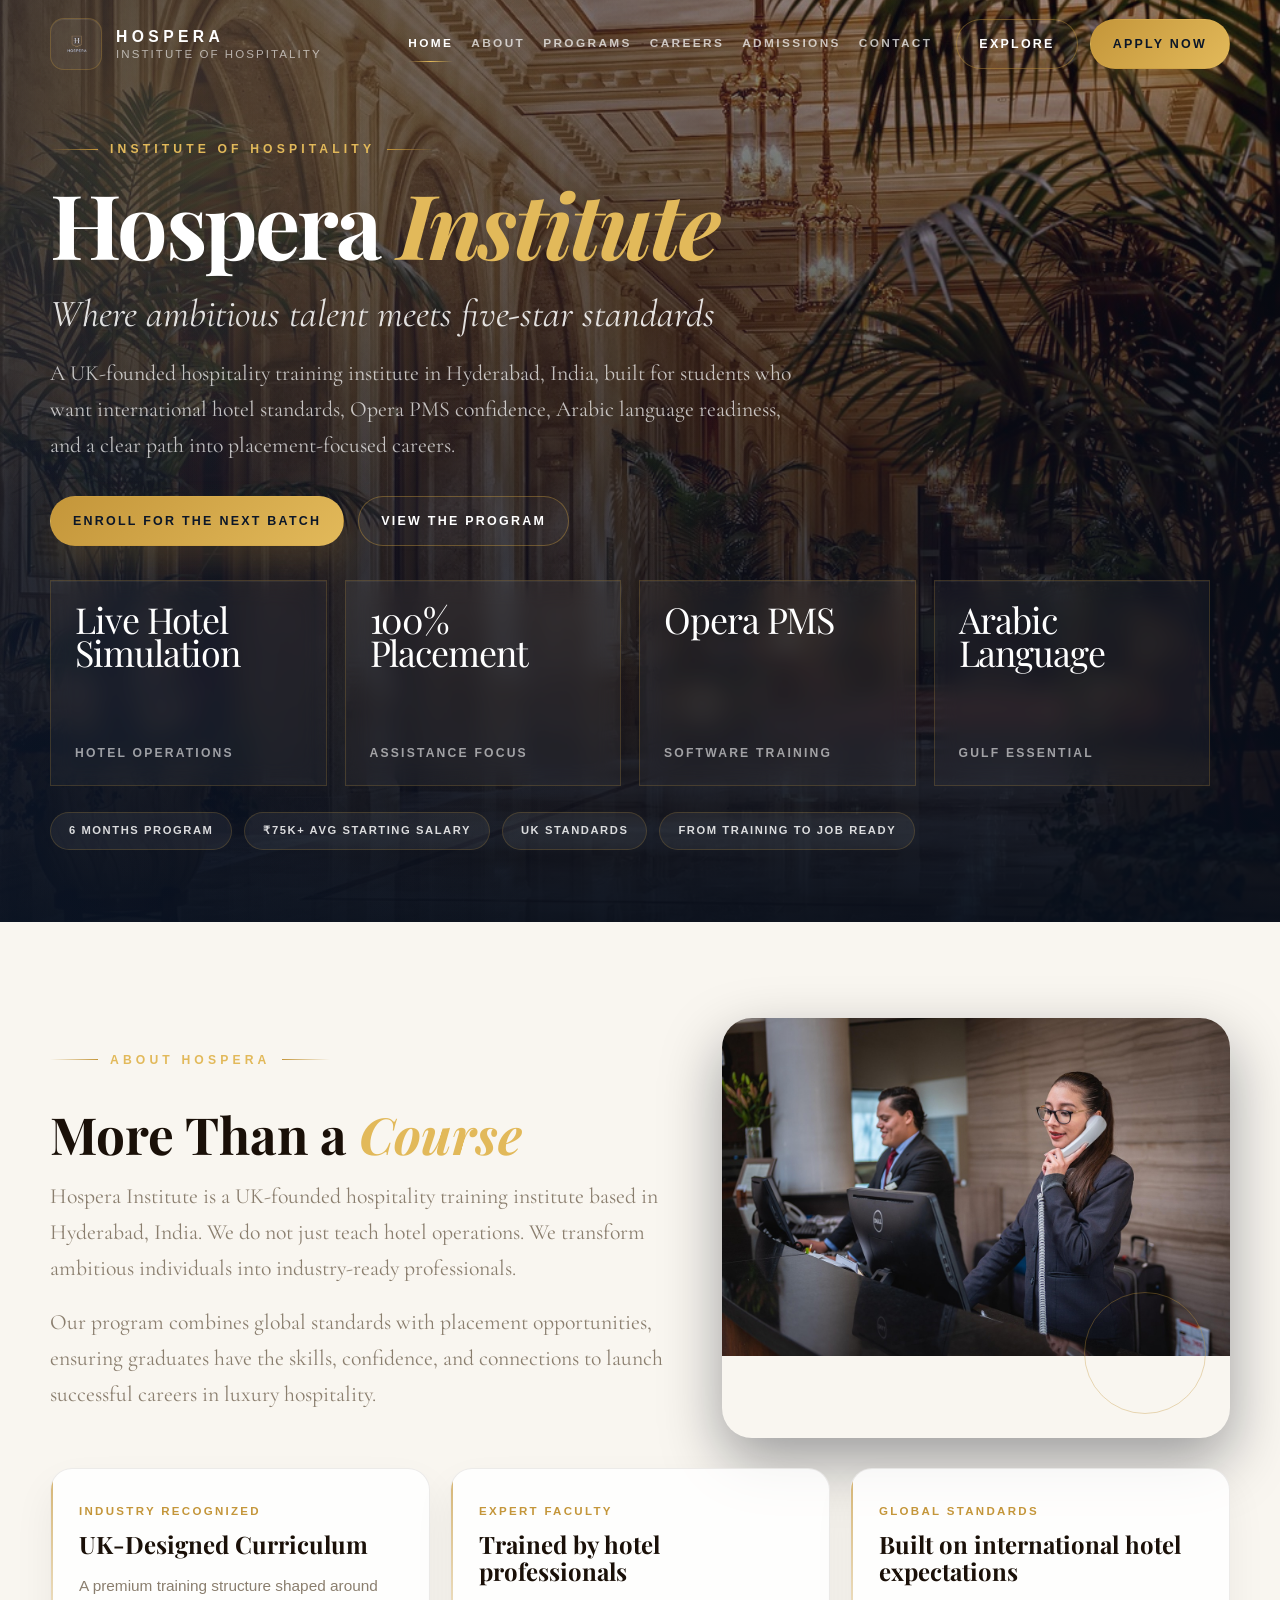
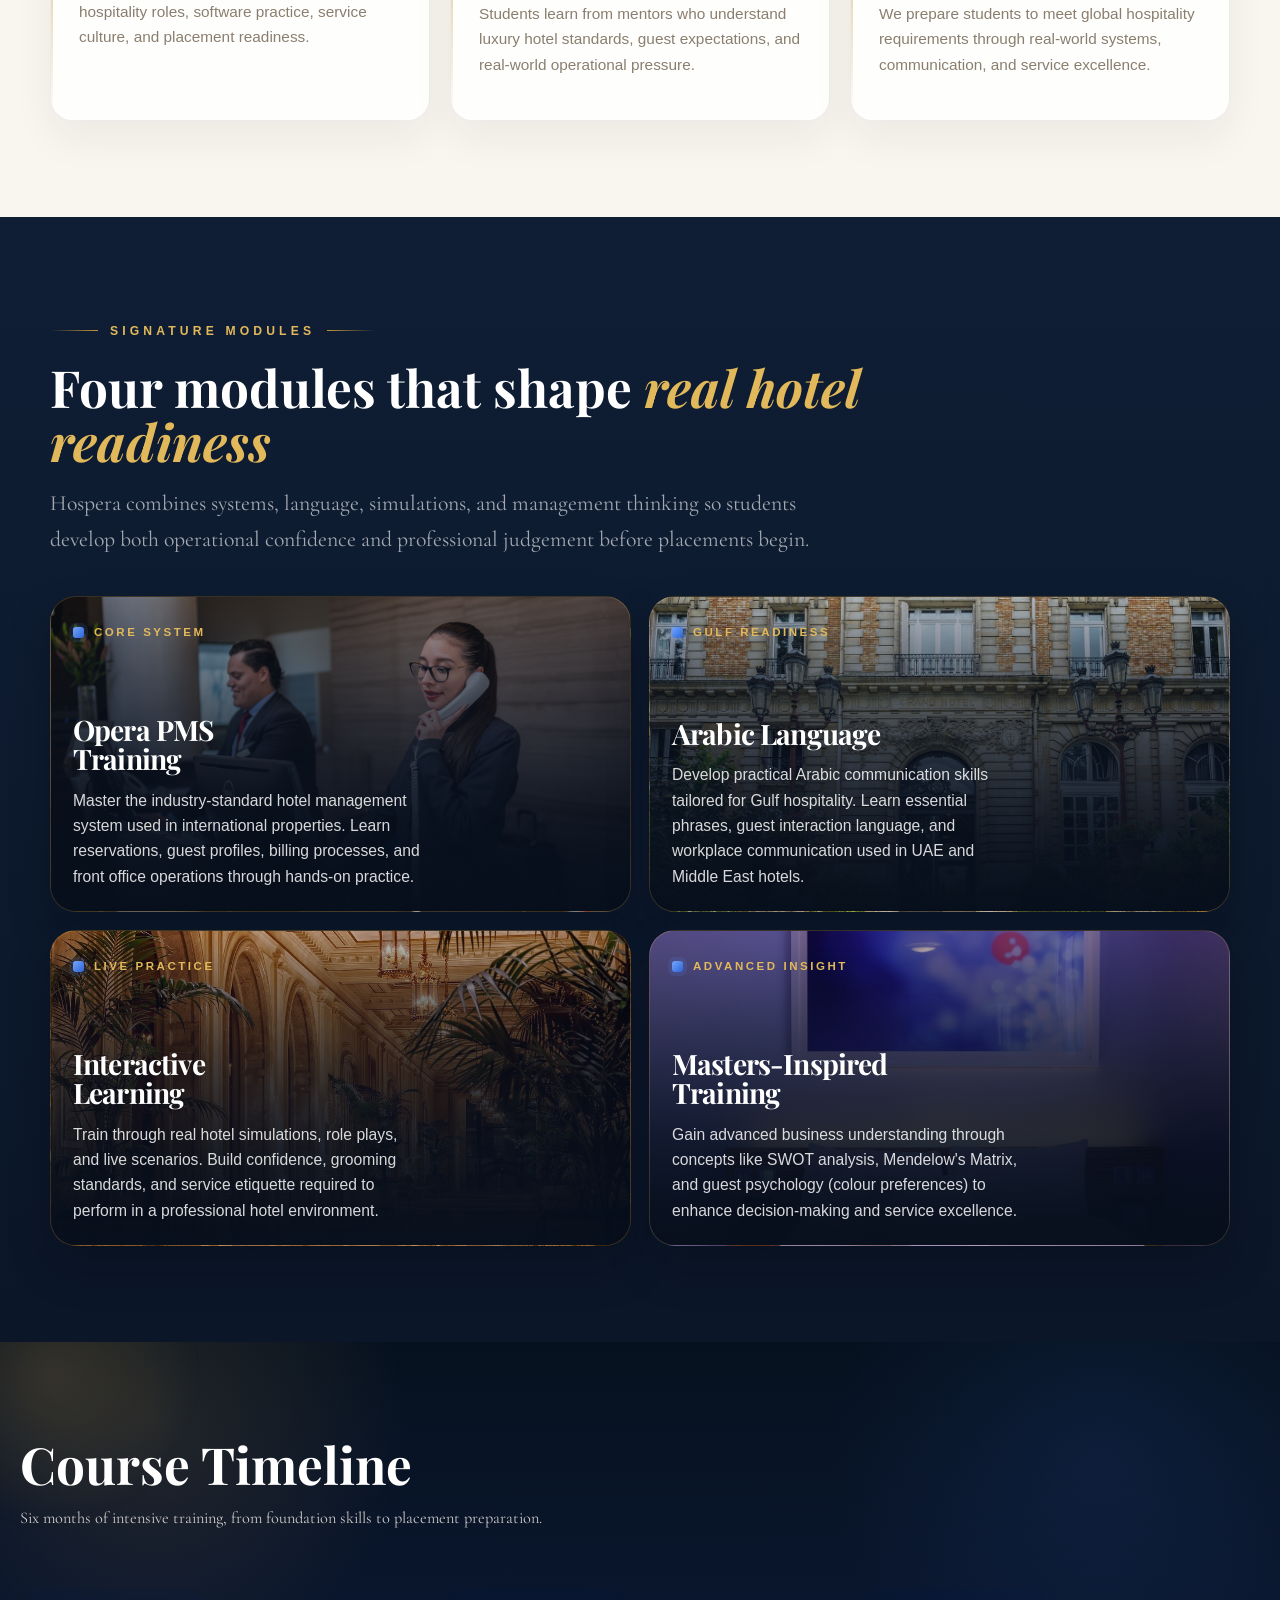
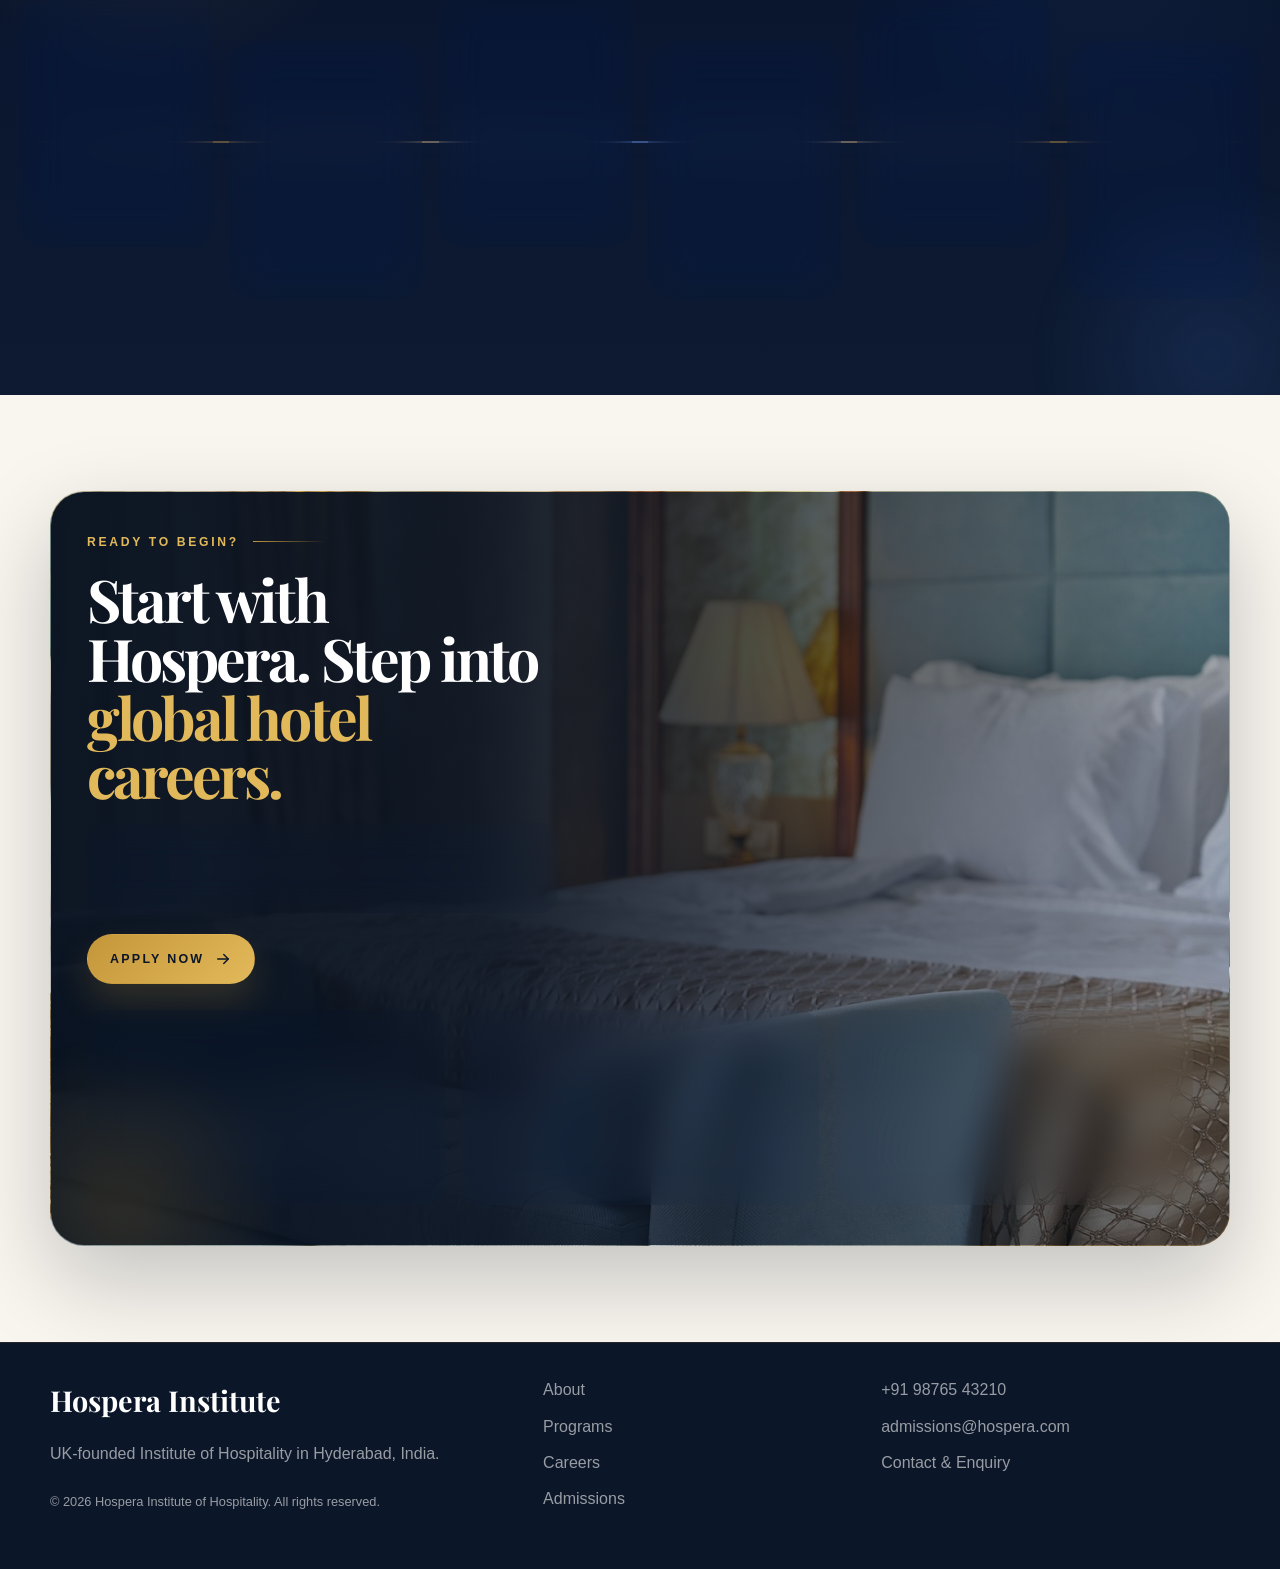
==== index.html @ cc369869 "Update index.html" ====
﻿<!DOCTYPE html>
<html lang="en">
<head>
  <meta charset="UTF-8" />
  <meta name="viewport" content="width=device-width, initial-scale=1.0" />
  <title>Hospera Institute | Institute of Hospitality</title>
  <meta
    name="description"
    content="Hospera Institute is a UK-founded institute of hospitality in Hyderabad offering a six-month program with Opera PMS training, Arabic language learning, UK standards, and placement-focused hotel career preparation."
  />
  <meta
    name="keywords"
    content="Hospera Institute, institute of hospitality Hyderabad, Opera PMS training, hospitality course Hyderabad, Arabic for hospitality, hotel placements"
  />
  <meta name="theme-color" content="#0b1628" />
  <link rel="preconnect" href="https://fonts.googleapis.com" />
  <link rel="preconnect" href="https://fonts.gstatic.com" crossorigin />
  <link href="https://fonts.googleapis.com/css2?family=Cormorant+Garamond:ital,wght@0,500;0,600;0,700;1,500;1,600&family=DM+Sans:opsz,wght@9..40,300;9..40,400;9..40,500;9..40,600&family=Playfair+Display:ital,wght@0,700;0,800;1,700&display=swap" rel="stylesheet" />
  <link rel="stylesheet" href="style.css" />
  <style>
    .hero .hero-shell {
      max-width: 1160px;
    }

    .hero .stats-row {
      grid-template-columns: repeat(4, minmax(0, 1fr));
      align-items: stretch;
    }

    .hero .stat-card {
      min-height: 206px;
      display: flex;
      flex-direction: column;
      justify-content: flex-start;
    }

    .hero .stat-number {
      font-size: clamp(2rem, 2.8vw, 3rem);
      line-height: 0.9;
      letter-spacing: -0.03em;
      margin-bottom: 12px;
    }

    .hero .stat-label {
      margin-top: auto;
      font-size: 0.76rem;
      letter-spacing: 0.18em;
    }

    .hero .chip-row {
      display: flex;
      flex-wrap: wrap;
      gap: 12px;
      align-items: center;
    }

    .hero .chip {
      width: auto;
      min-width: max-content;
      min-height: 0;
      display: inline-flex;
      align-items: center;
      justify-content: center;
      padding: 12px 18px;
      text-align: center;
      line-height: 1;
      white-space: nowrap;
      font-size: 0.7rem;
      letter-spacing: 0.14em;
    }

    @media (max-width: 1100px) {
      .hero .hero-shell {
        max-width: 920px;
      }

      .hero .stats-row {
        grid-template-columns: repeat(2, minmax(0, 1fr));
      }
    }

    @media (max-width: 680px) {
      .hero .stats-row {
        grid-template-columns: 1fr;
      }

      .hero .chip-row {
        gap: 10px;
      }

      .hero .chip {
        white-space: normal;
      }
    }

    .signature-experience .section-header {
      max-width: 900px;
      margin-bottom: 38px;
    }

    .signature-experience .section-title {
      max-width: 860px;
      margin-bottom: 18px;
    }

    .module-card-grid {
      display: grid;
      grid-template-columns: repeat(2, minmax(0, 1fr));
      gap: 18px;
    }

    .module-card {
      position: relative;
      min-height: 316px;
      padding: 26px 22px 22px;
      border-radius: 26px;
      overflow: hidden;
      border: 1px solid rgba(196, 150, 58, 0.24);
      background-size: cover;
      background-position: center;
      display: flex;
      flex-direction: column;
      justify-content: flex-end;
      box-shadow: 0 22px 42px rgba(3, 8, 16, 0.28);
      isolation: isolate;
    }

    .module-card::before {
      content: "";
      position: absolute;
      inset: 0;
      background: linear-gradient(180deg, rgba(7, 15, 28, 0.12) 0%, rgba(7, 15, 28, 0.5) 42%, rgba(7, 15, 28, 0.92) 100%);
      z-index: 0;
    }

    .module-card > * {
      position: relative;
      z-index: 1;
    }

    .module-card-tag {
      display: inline-flex;
      align-items: center;
      gap: 10px;
      align-self: flex-start;
      margin-bottom: auto;
      color: var(--gold-400);
      font-size: 0.72rem;
      font-weight: 700;
      letter-spacing: 0.22em;
      text-transform: uppercase;
    }

    .module-card-tag::before {
      content: "";
      width: 11px;
      height: 11px;
      border-radius: 3px;
      background: linear-gradient(135deg, #75a8ff, #2c63d4);
      box-shadow: 0 0 0 4px rgba(92, 136, 255, 0.12);
    }

    .module-card-title {
      margin: 0;
      color: #fff;
      font-family: "Playfair Display", serif;
      font-size: clamp(1.72rem, 2.2vw, 2.5rem);
      line-height: 1.05;
      letter-spacing: -0.03em;
      max-width: 12ch;
      text-wrap: balance;
    }

    .module-card-copy {
      margin: 14px 0 0;
      max-width: 40ch;
      color: rgba(255, 255, 255, 0.84);
      font-size: 0.98rem;
      line-height: 1.62;
    }

    .module-card-meta {
      display: inline-flex;
      align-items: center;
      gap: 10px;
      margin-top: 18px;
      color: var(--gold-400);
      font-size: 0.72rem;
      font-weight: 700;
      letter-spacing: 0.2em;
      text-transform: uppercase;
    }

    .module-card-meta::after {
      content: "";
      width: 44px;
      height: 1px;
      background: linear-gradient(90deg, var(--gold-500), transparent);
    }

    .timeline-journey {
      position: relative;
      overflow: hidden;
      background:
        radial-gradient(circle at 12% 12%, rgba(199, 154, 75, 0.14), transparent 20%),
        radial-gradient(circle at 86% 18%, rgba(42, 86, 166, 0.16), transparent 22%),
        linear-gradient(180deg, #06111f 0%, #0b1730 48%, #0d1a31 100%);
    }

    .timeline-journey::before {
      content: "";
      position: absolute;
      inset: -18% auto auto -8%;
      width: 300px;
      height: 300px;
      border-radius: 50%;
      background: radial-gradient(circle, rgba(199, 154, 75, 0.18), transparent 70%);
      filter: blur(8px);
      pointer-events: none;
      animation: journeyDrift 10s ease-in-out infinite;
    }

    .timeline-journey::after {
      content: "";
      position: absolute;
      inset: auto -8% -20% auto;
      width: 340px;
      height: 340px;
      border-radius: 50%;
      background: radial-gradient(circle, rgba(57, 101, 184, 0.18), transparent 72%);
      filter: blur(12px);
      pointer-events: none;
      animation: journeyDrift 12s ease-in-out infinite reverse;
    }

    .timeline-journey .container {
      position: relative;
      z-index: 1;
      width: min(1320px, calc(100vw - 40px));
    }

    .timeline-journey .section-header {
      max-width: 760px;
      margin-bottom: 40px;
    }

    .timeline-journey .section-title {
      margin-bottom: 12px;
    }

    .timeline-journey .section-intro {
      max-width: 700px;
      color: rgba(247, 242, 236, 0.82);
      font-size: 1.02rem;
      line-height: 1.76;
    }

    .journey-track {
      position: relative;
      padding-top: 16px;
    }

    .journey-track::before {
      content: "";
      position: absolute;
      left: 18px;
      right: 18px;
      top: 168px;
      height: 2px;
      border-radius: 999px;
      background: linear-gradient(
        90deg,
        rgba(199, 154, 75, 0.1),
        rgba(199, 154, 75, 0.62) 24%,
        rgba(110, 157, 255, 0.44) 50%,
        rgba(199, 154, 75, 0.62) 76%,
        rgba(199, 154, 75, 0.1)
      );
      box-shadow: 0 0 26px rgba(110, 157, 255, 0.14);
      animation: journeyPulseLine 4.5s ease-in-out infinite;
    }

    .journey-flow {
      display: grid;
      grid-template-columns: repeat(6, minmax(0, 1fr));
      gap: 16px;
      align-items: start;
    }

    .journey-card {
      position: relative;
      min-height: 258px;
      padding: 22px 18px 18px;
      border-radius: 26px;
      border: 1px solid rgba(199, 154, 75, 0.12);
      background:
        linear-gradient(180deg, rgba(255, 255, 255, 0.09), rgba(255, 255, 255, 0.02)),
        linear-gradient(180deg, rgba(13, 28, 52, 0.74), rgba(10, 21, 40, 0.62));
      backdrop-filter: blur(22px) saturate(125%);
      box-shadow:
        0 18px 34px rgba(2, 8, 16, 0.28),
        inset 0 1px 0 rgba(255, 255, 255, 0.04);
      overflow: hidden;
      transition: transform 0.25s ease, border-color 0.25s ease, background 0.25s ease;
      animation: journeyFadeUp 0.8s ease both, journeyGlassPulse 6s ease-in-out infinite;
    }

    .journey-card:nth-child(1) { animation-delay: 0.06s; }
    .journey-card:nth-child(2) { animation-delay: 0.12s; }
    .journey-card:nth-child(3) { animation-delay: 0.18s; }
    .journey-card:nth-child(4) { animation-delay: 0.24s; }
    .journey-card:nth-child(5) { animation-delay: 0.3s; }
    .journey-card:nth-child(6) { animation-delay: 0.36s; }

    .journey-card:nth-child(odd) {
      margin-top: 0;
    }

    .journey-card:nth-child(even) {
      margin-top: 52px;
    }

    .journey-card::before {
      content: "";
      position: absolute;
      top: 0;
      left: 20px;
      right: 20px;
      height: 2px;
      background: linear-gradient(90deg, rgba(225, 199, 140, 0.92), transparent);
      opacity: 0.72;
    }

    .journey-card::after {
      content: "";
      position: absolute;
      inset: 0;
      background: linear-gradient(115deg, transparent 18%, rgba(255, 255, 255, 0.08) 42%, transparent 62%);
      transform: translateX(-140%);
      animation: journeyShimmerSweep 8s ease-in-out infinite;
      pointer-events: none;
    }

    .journey-card:hover {
      transform: translateY(-8px);
      border-color: rgba(225, 199, 140, 0.28);
      background:
        linear-gradient(180deg, rgba(255, 255, 255, 0.11), rgba(255, 255, 255, 0.03)),
        linear-gradient(180deg, rgba(15, 31, 58, 0.8), rgba(11, 23, 43, 0.68));
    }

    .journey-month {
      display: inline-flex;
      align-items: center;
      min-height: 42px;
      padding: 0 18px;
      margin-bottom: 14px;
      border-radius: 999px;
      border: 1px solid rgba(199, 154, 75, 0.18);
      background: rgba(255, 255, 255, 0.08);
      backdrop-filter: blur(14px);
      color: #e1c78c;
      font-size: 0.82rem;
      font-weight: 700;
      letter-spacing: 0.16em;
      text-transform: uppercase;
      box-shadow:
        inset 0 1px 0 rgba(255, 255, 255, 0.06),
        0 10px 24px rgba(2, 8, 16, 0.16);
      animation: journeyBadgeFloat 4.8s ease-in-out infinite;
    }

    .journey-title {
      margin: 0 0 10px;
      max-width: 10ch;
      color: #f7f2ec;
      font-family: "Playfair Display", serif;
      font-size: 1.46rem;
      line-height: 1.08;
      letter-spacing: -0.03em;
    }

    .journey-copy {
      margin: 0;
      color: rgba(247, 242, 236, 0.82);
      font-size: 0.89rem;
      line-height: 1.72;
    }

    @keyframes journeyFadeUp {
      from {
        opacity: 0;
        transform: translateY(18px);
      }
      to {
        opacity: 1;
        transform: translateY(0);
      }
    }

    @keyframes journeyPulseLine {
      0%, 100% {
        opacity: 0.76;
        transform: translateY(-50%) scaleX(1);
      }
      50% {
        opacity: 1;
        transform: translateY(-50%) scaleX(1.01);
      }
    }

    @keyframes journeyGlassPulse {
      0%, 100% {
        box-shadow:
          0 18px 34px rgba(2, 8, 16, 0.28),
          inset 0 1px 0 rgba(255, 255, 255, 0.04);
      }
      50% {
        box-shadow:
          0 22px 40px rgba(2, 8, 16, 0.34),
          inset 0 1px 0 rgba(255, 255, 255, 0.07);
      }
    }

    @keyframes journeyShimmerSweep {
      0%, 100% {
        transform: translateX(-140%);
        opacity: 0;
      }
      12% {
        opacity: 0.32;
      }
      34% {
        transform: translateX(140%);
        opacity: 0;
      }
    }

    @keyframes journeyBadgeFloat {
      0%, 100% {
        transform: translateY(0);
      }
      50% {
        transform: translateY(-2px);
      }
    }

    @keyframes journeyDrift {
      0%, 100% {
        transform: translate3d(0, 0, 0);
      }
      50% {
        transform: translate3d(12px, -12px, 0);
      }
    }

    @media (max-width: 980px) {
      .module-card-grid {
        grid-template-columns: 1fr;
      }

      .module-card {
        min-height: 286px;
      }
    }

    @media (max-width: 1260px) {
      .journey-track::before {
        display: none;
      }

      .journey-flow {
        grid-template-columns: repeat(3, minmax(0, 1fr));
      }

      .journey-card:nth-child(even) {
        margin-top: 0;
      }
    }

    @media (max-width: 760px) {
      .timeline-journey .container {
        width: min(100vw - 28px, 1320px);
      }

      .journey-flow {
        grid-template-columns: 1fr;
      }
    }

    .enroll-lounge {
      position: relative;
      isolation: isolate;
      overflow: hidden;
      border-radius: 34px;
      border: 1px solid rgba(196, 150, 58, 0.18);
      background-size: cover;
      background-position: center right;
      box-shadow: 0 34px 90px rgba(4, 10, 20, 0.22);
    }

    .enroll-lounge::before {
      content: "";
      position: absolute;
      inset: 0;
      background:
        linear-gradient(90deg, rgba(8, 17, 31, 0.97) 0%, rgba(8, 17, 31, 0.92) 38%, rgba(8, 17, 31, 0.72) 60%, rgba(8, 17, 31, 0.28) 100%);
    }

    .enroll-lounge::after {
      content: "";
      position: absolute;
      left: -90px;
      bottom: -120px;
      width: 320px;
      height: 320px;
      border-radius: 50%;
      background: radial-gradient(circle, rgba(196, 150, 58, 0.18), transparent 72%);
      filter: blur(12px);
      animation: journeyDrift 11s ease-in-out infinite;
      pointer-events: none;
    }

    .enroll-shell {
      position: relative;
      z-index: 1;
      display: grid;
      gap: 26px;
      padding: 40px 36px;
    }

    .enroll-top {
      display: grid;
      gap: 18px;
      max-width: 620px;
    }

    .enroll-kicker {
      display: inline-flex;
      align-items: center;
      gap: 14px;
      color: var(--gold-400);
      font-size: 0.76rem;
      font-weight: 700;
      letter-spacing: 0.22em;
      text-transform: uppercase;
    }

    .enroll-kicker::after {
      content: "";
      width: 72px;
      height: 1px;
      background: linear-gradient(90deg, var(--gold-500), transparent);
    }

    .enroll-title {
      margin: 0;
      max-width: 12ch;
      color: #fff;
      font-family: "Playfair Display", serif;
      font-size: clamp(2.7rem, 4.6vw, 4.8rem);
      line-height: 1;
      letter-spacing: -0.05em;
    }

    .enroll-title .accent {
      color: var(--gold-400);
    }

    .enroll-alert {
      position: relative;
      display: flex;
      align-items: flex-start;
      gap: 14px;
      max-width: 470px;
      padding: 16px 18px;
      border-radius: 18px;
      overflow: hidden;
      border: 1px solid rgba(196, 150, 58, 0.24);
      background:
        linear-gradient(180deg, rgba(255, 255, 255, 0.11), rgba(255, 255, 255, 0.04)),
        linear-gradient(180deg, rgba(10, 21, 40, 0.68), rgba(10, 21, 40, 0.44));
      backdrop-filter: blur(18px) saturate(132%);
      box-shadow:
        0 18px 32px rgba(2, 8, 16, 0.24),
        inset 0 1px 0 rgba(255, 255, 255, 0.05);
      color: #fff;
      animation: journeyFadeUp 0.85s ease both;
    }

    .enroll-alert::before {
      content: "";
      position: absolute;
      inset: 0;
      background: linear-gradient(110deg, transparent 0%, rgba(255, 255, 255, 0.14) 50%, transparent 100%);
      transform: translateX(-140%);
      animation: journeyShimmerSweep 7.5s ease-in-out infinite;
      pointer-events: none;
    }

    .enroll-alert > * {
      position: relative;
      z-index: 1;
    }

    .enroll-alert strong {
      display: block;
      margin-bottom: 4px;
      color: var(--gold-400);
      font-size: 0.98rem;
      font-weight: 700;
    }

    .enroll-alert span {
      color: rgba(255, 255, 255, 0.74);
      font-size: 0.92rem;
      line-height: 1.65;
    }

    .enroll-icon,
    .pillar-icon {
      flex: 0 0 auto;
      display: inline-flex;
      align-items: center;
      justify-content: center;
      border-radius: 50%;
    }

    .enroll-icon {
      width: 42px;
      height: 42px;
      color: var(--navy-900);
      background: linear-gradient(135deg, var(--gold-400), var(--gold-500));
      box-shadow: 0 10px 20px rgba(196, 150, 58, 0.22);
    }

    .enroll-actions {
      display: flex;
      flex-wrap: wrap;
      gap: 14px;
      margin-top: 2px;
      animation: journeyFadeUp 0.95s ease both;
    }

    .btn-cta-dark {
      border-color: rgba(196, 150, 58, 0.34);
      background:
        linear-gradient(180deg, rgba(255, 255, 255, 0.09), rgba(255, 255, 255, 0.03)),
        rgba(255, 255, 255, 0.03);
      backdrop-filter: blur(16px) saturate(128%);
      color: #fff;
      box-shadow: 0 14px 28px rgba(2, 8, 16, 0.16);
      transition: transform 0.25s ease, border-color 0.25s ease, background 0.25s ease, color 0.25s ease;
    }

    .btn-cta-dark:hover {
      transform: translateY(-2px);
      border-color: rgba(225, 199, 140, 0.62);
      background:
        linear-gradient(180deg, rgba(255, 255, 255, 0.13), rgba(255, 255, 255, 0.05)),
        rgba(255, 255, 255, 0.05);
      color: #fff;
    }

    .btn-cta-dark svg,
    .btn-cta-gold svg {
      width: 18px;
      height: 18px;
    }

    .enroll-pillars {
      display: grid;
      grid-template-columns: repeat(3, minmax(0, 1fr));
      gap: 16px;
    }

    .pillar-card {
      position: relative;
      display: grid;
      align-content: end;
      min-height: 190px;
      padding: 22px 20px 18px;
      border-radius: 20px;
      border: 1px solid rgba(196, 150, 58, 0.18);
      background-size: cover;
      background-position: center;
      overflow: hidden;
      backdrop-filter: blur(18px) saturate(128%);
      box-shadow:
        0 18px 30px rgba(2, 8, 16, 0.24),
        inset 0 1px 0 rgba(255, 255, 255, 0.05);
      transition: transform 0.28s ease, border-color 0.28s ease, box-shadow 0.28s ease;
      animation: journeyFadeUp 0.8s ease both, journeyGlassPulse 6.5s ease-in-out infinite;
    }

    .pillar-card::before {
      content: "";
      position: absolute;
      inset: 0;
      background: linear-gradient(180deg, rgba(8, 17, 31, 0.28), rgba(8, 17, 31, 0.72) 58%, rgba(8, 17, 31, 0.94) 100%);
    }

    .pillar-card::after {
      content: "";
      position: absolute;
      top: 0;
      left: 0;
      width: 42%;
      height: 100%;
      background: linear-gradient(90deg, transparent, rgba(255, 255, 255, 0.14), transparent);
      transform: translateX(-140%);
      animation: journeyShimmerSweep 7.8s ease-in-out infinite;
      pointer-events: none;
    }

    .pillar-card > * {
      position: relative;
      z-index: 1;
    }

    .pillar-card:nth-child(1) {
      animation-delay: 0.08s;
    }

    .pillar-card:nth-child(2) {
      animation-delay: 0.16s;
    }

    .pillar-card:nth-child(3) {
      animation-delay: 0.24s;
    }

    .pillar-card:hover {
      transform: translateY(-6px);
      border-color: rgba(225, 199, 140, 0.34);
      box-shadow:
        0 24px 40px rgba(2, 8, 16, 0.3),
        inset 0 1px 0 rgba(255, 255, 255, 0.08);
    }

    .pillar-icon {
      width: 50px;
      height: 50px;
      margin-bottom: 16px;
      color: var(--navy-900);
      background: linear-gradient(135deg, var(--gold-400), var(--gold-500));
      box-shadow: 0 12px 24px rgba(196, 150, 58, 0.18);
      animation: journeyBadgeFloat 4.6s ease-in-out infinite;
    }

    .pillar-icon svg {
      width: 22px;
      height: 22px;
    }

    .pillar-title {
      margin: 0;
      max-width: 12ch;
      color: #fff;
      font-family: "Playfair Display", serif;
      font-size: 1.62rem;
      line-height: 1.12;
      letter-spacing: -0.03em;
      text-shadow: 0 8px 20px rgba(0, 0, 0, 0.22);
    }

    @media (max-width: 1100px) {
      .enroll-lounge {
        background-position: 72% center;
      }

      .enroll-pillars {
        grid-template-columns: 1fr;
      }
    }

    @media (max-width: 760px) {
      .enroll-shell {
        gap: 22px;
        padding: 28px 24px;
      }

      .enroll-title {
        max-width: none;
        font-size: clamp(2.2rem, 8vw, 3.4rem);
      }
    }
  </style>
  <script type="application/ld+json">
    {
      "@context": "https://schema.org",
      "@type": "EducationalOrganization",
      "name": "Hospera Institute",
      "description": "UK-founded institute of hospitality in Hyderabad with placement-focused training.",
      "address": {
        "@type": "PostalAddress",
        "addressLocality": "Hyderabad",
        "addressCountry": "IN"
      },
      "telephone": "+91 98765 43210",
      "email": "admissions@hospera.com"
    }
  </script>
</head>
<body>
  <header class="site-header" id="siteHeader">
    <div class="container navbar">
      <a class="brand" href="index.html" aria-label="Hospera Institute home">
        <span class="brand-mark"><img src="assets/hospera_logo_transparent.png" alt="Hospera logo" /></span>
        <span class="brand-copy">
          <span class="brand-title">Hospera</span>
          <span class="brand-subtitle">Institute of Hospitality</span>
        </span>
      </a>
      <button class="nav-toggle" id="navToggle" aria-label="Toggle navigation" aria-expanded="false">
        <span></span><span></span><span></span>
      </button>
      <nav class="nav-menu" id="navMenu">
        <div class="nav-links">
          <a href="index.html" class="active">Home</a>
          <a href="about.html">About</a>
          <a href="programs.html">Programs</a>
          <a href="careers.html">Careers</a>
          <a href="admissions.html">Admissions</a>
          <a href="contact.html">Contact</a>
        </div>
        <div class="nav-actions">
          <a class="btn btn-outline" href="programs.html">Explore</a>
          <a class="btn btn-gold" href="apply.html">Apply Now</a>
        </div>
      </nav>
    </div>
  </header>

  <main class="main-shell">
    <section class="hero" id="cover" style="background-image: url('assets/lobby.jpg');">
      <div class="container hero-grid">
        <div class="hero-shell" data-reveal>
          <span class="section-kicker">Institute of Hospitality</span>
          <h1 class="hero-title">Hospera <span class="highlight">Institute</span></h1>
          <p class="hero-subtitle">Where ambitious talent meets five-star standards</p>
          <p class="hero-copy">
            A UK-founded hospitality training institute in Hyderabad, India, built for students who want international hotel standards,
            Opera PMS confidence, Arabic language readiness, and a clear path into placement-focused careers.
          </p>
          <div class="hero-actions">
            <a class="btn btn-gold" href="admissions.html#enroll">Enroll for the Next Batch</a>
            <a class="btn btn-outline" href="programs.html">View the Program</a>
          </div>
          <div class="stats-row">
            <article class="stat-card">
              <span class="stat-number">Live Hotel Simulation</span>
              <span class="stat-label">Hotel Operations</span>
            </article>
            <article class="stat-card">
              <span class="stat-number">100% Placement</span>
              <span class="stat-label">Assistance Focus</span>
            </article>
            <article class="stat-card">
              <span class="stat-number">Opera PMS</span>
              <span class="stat-label">Software Training</span>
            </article>
            <article class="stat-card">
              <span class="stat-number">Arabic Language</span>
              <span class="stat-label">Gulf Essential</span>
            </article>
          </div>
          <div class="chip-row">
            <span class="chip">6 Months Program</span>
            <span class="chip">&#8377;75K+ Avg Starting Salary</span>
            <span class="chip">UK Standards</span>
            <span class="chip">From Training to Job Ready</span>
          </div>
        </div>
      </div>
    </section>

    <section class="section section-light section-anchor" id="about">
      <div class="container">
        <div class="split-grid">
          <div class="content-stack" data-reveal>
            <span class="section-kicker">About Hospera</span>
            <h2 class="section-title">More Than a <span class="highlight">Course</span></h2>
            <p class="section-intro">
              Hospera Institute is a UK-founded hospitality training institute based in Hyderabad, India. We do not just teach hotel
              operations. We transform ambitious individuals into industry-ready professionals.
            </p>
            <p class="serif-copy">
              Our program combines global standards with placement opportunities, ensuring graduates have the skills, confidence,
              and connections to launch successful careers in luxury hospitality.
            </p>
          </div>
          <div class="media-frame" data-reveal>
            <img src="assets/reception.jpg" alt="Hospera hospitality reception training" />
          </div>
        </div>

        <div class="spacer-md"></div>

        <div class="feature-grid three">
          <article class="feature-card" data-reveal>
            <span class="card-tag">Industry Recognized</span>
            <h3 class="card-title">UK-Designed Curriculum</h3>
            <p class="card-copy">A premium training structure shaped around hospitality roles, software practice, service culture, and placement readiness.</p>
          </article>
          <article class="feature-card" data-reveal>
            <span class="card-tag">Expert Faculty</span>
            <h3 class="card-title">Trained by hotel professionals</h3>
            <p class="card-copy">Students learn from mentors who understand luxury hotel standards, guest expectations, and real-world operational pressure.</p>
          </article>
          <article class="feature-card" data-reveal>
            <span class="card-tag">Global Standards</span>
            <h3 class="card-title">Built on international hotel expectations</h3>
            <p class="card-copy">We prepare students to meet global hospitality requirements through real-world systems, communication, and service excellence.</p>
          </article>
        </div>
      </div>
    </section>

    <section class="section section-dark signature-experience">
      <div class="container">
        <div class="section-header" data-reveal>
          <span class="section-kicker">Signature Modules</span>
          <h2 class="section-title">Four modules that shape <span class="highlight">real hotel readiness</span></h2>
          <p class="section-intro">
            Hospera combines systems, language, simulations, and management thinking so students develop both operational confidence and professional judgement before placements begin.
          </p>
        </div>

        <div class="module-card-grid">
          <article
            class="module-card"
            style="background-image: linear-gradient(180deg, rgba(7, 15, 28, 0.12), rgba(7, 15, 28, 0.92)), url('assets/reception.jpg');"
            data-reveal
          >
            <span class="module-card-tag">Core System</span>
            <h3 class="module-card-title">Opera PMS Training</h3>
            <p class="module-card-copy">
              Master the industry-standard hotel management system used in international properties. Learn reservations, guest profiles, billing processes, and front office operations through hands-on practice.
            </p>
          </article>

          <article
            class="module-card"
            style="background-image: linear-gradient(180deg, rgba(7, 15, 28, 0.12), rgba(7, 15, 28, 0.92)), url('assets/hospitality-scene.jpg');"
            data-reveal
          >
            <span class="module-card-tag">Gulf Readiness</span>
            <h3 class="module-card-title">Arabic Language</h3>
            <p class="module-card-copy">
              Develop practical Arabic communication skills tailored for Gulf hospitality. Learn essential phrases, guest interaction language, and workplace communication used in UAE and Middle East hotels.
            </p>
          </article>

          <article
            class="module-card"
            style="background-image: linear-gradient(180deg, rgba(7, 15, 28, 0.12), rgba(7, 15, 28, 0.92)), url('assets/lobby.jpg');"
            data-reveal
          >
            <span class="module-card-tag">Live Practice</span>
            <h3 class="module-card-title">Interactive Learning</h3>
            <p class="module-card-copy">
              Train through real hotel simulations, role plays, and live scenarios. Build confidence, grooming standards, and service etiquette required to perform in a professional hotel environment.
            </p>
          </article>

          <article
            class="module-card"
            style="background-image: linear-gradient(180deg, rgba(7, 15, 28, 0.12), rgba(7, 15, 28, 0.92)), url('assets/bedroom.jpg');"
            data-reveal
          >
            <span class="module-card-tag">Advanced Insight</span>
            <h3 class="module-card-title">Masters-Inspired Training</h3>
            <p class="module-card-copy">
              Gain advanced business understanding through concepts like SWOT analysis, Mendelow's Matrix, and guest psychology (colour preferences) to enhance decision-making and service excellence.
            </p>
          </article>
        </div>
      </div>
    </section>

    <section class="section section-dark section-anchor timeline-journey" id="timeline">
      <div class="container">
        <div class="section-header" data-reveal>
          <h2 class="section-title">Course Timeline</h2>
          <p class="section-intro">Six months of intensive training, from foundation skills to placement preparation.</p>
        </div>
        <div class="journey-track">
          <div class="journey-flow">
            <article class="journey-card" data-reveal>
              <div class="journey-month">Month 1</div>
              <h3 class="journey-title">Foundation</h3>
              <p class="journey-copy">Hotel etiquette, communication, grooming, and service behavior basics.</p>
            </article>
            <article class="journey-card" data-reveal>
              <div class="journey-month">Month 2</div>
              <h3 class="journey-title">Front Office Basics</h3>
              <p class="journey-copy">Reservations, desk flow, guest arrival handling, and check-in confidence.</p>
            </article>
            <article class="journey-card" data-reveal>
              <div class="journey-month">Month 3</div>
              <h3 class="journey-title">Opera PMS</h3>
              <p class="journey-copy">Billing routines, room allocation, guest profiles, and software confidence.</p>
            </article>
            <article class="journey-card" data-reveal>
              <div class="journey-month">Month 4</div>
              <h3 class="journey-title">Housekeeping</h3>
              <p class="journey-copy">Room setup, quality inspection, presentation detail, and VIP standards.</p>
            </article>
            <article class="journey-card" data-reveal>
              <div class="journey-month">Month 5</div>
              <h3 class="journey-title">Arabic and Service</h3>
              <p class="journey-copy">Guest phrases, Gulf hospitality language, and service refinement practice.</p>
            </article>
            <article class="journey-card" data-reveal>
              <div class="journey-month">Month 6</div>
              <h3 class="journey-title">Placement Prep</h3>
              <p class="journey-copy">Interview practice, assessments, professional polish, and employer readiness.</p>
            </article>
          </div>
        </div>
      </div>
    </section>

    <section class="section section-light section-anchor" id="enroll">
      <div class="container">
        <div class="enroll-lounge" style="background-image: url('assets/hotel-room.jpg');" data-reveal>
          <div class="enroll-shell">
            <div class="enroll-top">
              <span class="enroll-kicker">Ready to Begin?</span>
              <h3 class="enroll-title">Start with Hospera. Step into <span class="accent">global hotel careers.</span></h3>
              <div class="enroll-alert">
                <span class="enroll-icon" aria-hidden="true">
                  <svg viewBox="0 0 24 24" fill="none" stroke="currentColor" stroke-width="1.8" stroke-linecap="round" stroke-linejoin="round">
                    <circle cx="12" cy="12" r="8.5"></circle>
                    <path d="M12 7.5v5l3 2"></path>
                  </svg>
                </span>
                <div>
                  <strong>Limited seats for the next intake.</strong>
                  <span>Early applications are now open.</span>
                </div>
              </div>
              <div class="enroll-actions">
                <a class="btn btn-gold btn-cta-gold" href="apply.html">Apply Now <svg viewBox="0 0 24 24" fill="none" stroke="currentColor" stroke-width="1.9" stroke-linecap="round" stroke-linejoin="round"><path d="M5 12h14"></path><path d="M13 6l6 6-6 6"></path></svg></a>
                <a class="btn btn-cta-dark" href="contact.html">Contact Us <svg viewBox="0 0 24 24" fill="none" stroke="currentColor" stroke-width="1.8" stroke-linecap="round" stroke-linejoin="round"><path d="M21 11.5a8.5 8.5 0 0 1-8.5 8.5c-1.5 0-2.92-.39-4.15-1.07L3 20l1.16-5.07A8.47 8.47 0 0 1 4 11.5 8.5 8.5 0 1 1 21 11.5Z"></path><path d="M9.5 10.5h5"></path><path d="M9.5 13.5h3"></path></svg></a>
              </div>
            </div>

            <div class="enroll-pillars">
              <article class="pillar-card" style="background-image: url('assets/lobby.jpg');" data-reveal>
                <span class="pillar-icon" aria-hidden="true">
                  <svg viewBox="0 0 24 24" fill="none" stroke="currentColor" stroke-width="1.8" stroke-linecap="round" stroke-linejoin="round">
                    <path d="M3 10.5 12 5l9 5.5"></path>
                    <path d="M5.5 10.5V16"></path>
                    <path d="M18.5 10.5V16"></path>
                    <path d="M3.5 18h17"></path>
                    <path d="M12 13v5"></path>
                  </svg>
                </span>
                <h4 class="pillar-title">Learn with Industry Standards</h4>
              </article>

              <article class="pillar-card" style="background-image: url('assets/hospitality-scene.jpg');" data-reveal>
                <span class="pillar-icon" aria-hidden="true">
                  <svg viewBox="0 0 24 24" fill="none" stroke="currentColor" stroke-width="1.8" stroke-linecap="round" stroke-linejoin="round">
                    <circle cx="12" cy="12" r="8.5"></circle>
                    <path d="M3.8 9h16.4"></path>
                    <path d="M3.8 15h16.4"></path>
                    <path d="M12 3.5a15.4 15.4 0 0 1 0 17"></path>
                    <path d="M12 3.5a15.4 15.4 0 0 0 0 17"></path>
                  </svg>
                </span>
                <h4 class="pillar-title">Prepare for Global Opportunities</h4>
              </article>

              <article class="pillar-card" style="background-image: url('assets/learning-space.jpg');" data-reveal>
                <span class="pillar-icon" aria-hidden="true">
                  <svg viewBox="0 0 24 24" fill="none" stroke="currentColor" stroke-width="1.8" stroke-linecap="round" stroke-linejoin="round">
                    <path d="M4 16.5 9 11l3 3 6-7"></path>
                    <path d="M14 7h4v4"></path>
                    <path d="M4 20h16"></path>
                  </svg>
                </span>
                <h4 class="pillar-title">Grow with Confidence</h4>
              </article>
            </div>
          </div>
        </div>
      </div>
    </section>
  </main>

  <footer class="footer">
    <div class="container footer-grid">
      <div>
        <h3 class="footer-title">Hospera Institute</h3>
        <p class="footer-copy">UK-founded Institute of Hospitality in Hyderabad, India.</p>
        <p class="footer-small">&copy; <span id="currentYear"></span> Hospera Institute of Hospitality. All rights reserved.</p>
      </div>
      <div class="footer-links">
        <a href="about.html">About</a>
        <a href="programs.html">Programs</a>
        <a href="careers.html">Careers</a>
        <a href="admissions.html">Admissions</a>
      </div>
      <div class="footer-links">
        <a href="tel:+919876543210">+91 98765 43210</a>
        <a href="mailto:admissions@hospera.com">admissions@hospera.com</a>
        <a href="contact.html">Contact & Enquiry</a>
      </div>
    </div>
  </footer>

  <script>
    document.addEventListener("DOMContentLoaded", function () {
      var chips = document.querySelectorAll(".chip-row .chip");
      if (chips.length > 1) {
        chips[1].textContent = "\u20B975K+ Avg Starting Salary";
      }
    });
  </script>
  <script src="script.js"></script>
</body>
</html>
---- style.css ----
:root {
  --navy-950: #08111f;
  --navy-900: #0b1628;
  --navy-800: #0f1e35;
  --navy-700: #183055;
  --gold-500: #c4963a;
  --gold-400: #e2b95a;
  --ivory-100: #f9f6f0;
  --ivory-200: #efe7da;
  --text-dark: #1a1008;
  --text-soft: #8a7e6e;
  --border-gold: rgba(196, 150, 58, 0.32);
  --shadow-deep: 0 24px 60px rgba(4, 10, 20, 0.38);
  --radius-xl: 30px;
  --radius-lg: 22px;
  --container: min(1180px, calc(100vw - 40px));
  --header-height: 88px;
}

* {
  box-sizing: border-box;
}

html {
  scroll-behavior: smooth;
}

body {
  margin: 0;
  font-family: "Montserrat", sans-serif;
  color: var(--text-dark);
  background: var(--ivory-100);
  line-height: 1.65;
}

body::before {
  content: "";
  position: fixed;
  inset: 0;
  pointer-events: none;
  background:
    radial-gradient(circle at top right, rgba(226, 185, 90, 0.08), transparent 32%),
    radial-gradient(circle at bottom left, rgba(15, 30, 53, 0.08), transparent 24%);
  z-index: -2;
}

body::after {
  content: "";
  position: fixed;
  inset: 0;
  pointer-events: none;
  opacity: 0.18;
  background-image:
    linear-gradient(rgba(255, 255, 255, 0.04) 1px, transparent 1px),
    linear-gradient(90deg, rgba(255, 255, 255, 0.04) 1px, transparent 1px);
  background-size: 26px 26px;
  z-index: -1;
}

img {
  display: block;
  max-width: 100%;
}

a {
  color: inherit;
  text-decoration: none;
}

button,
input,
textarea,
select {
  font: inherit;
}

:focus-visible {
  outline: 2px solid var(--gold-400);
  outline-offset: 3px;
}

.container {
  width: var(--container);
  margin: 0 auto;
}

.site-header {
  position: fixed;
  top: 0;
  left: 0;
  right: 0;
  z-index: 50;
  padding: 18px 0;
  transition: background-color 0.3s ease, box-shadow 0.3s ease, backdrop-filter 0.3s ease, border-color 0.3s ease;
  border-bottom: 1px solid transparent;
}

.site-header.scrolled,
.site-header.menu-open {
  background: rgba(8, 17, 31, 0.88);
  border-color: rgba(196, 150, 58, 0.16);
  backdrop-filter: blur(20px);
  box-shadow: 0 18px 48px rgba(4, 10, 20, 0.28);
}

.navbar {
  display: flex;
  align-items: center;
  justify-content: space-between;
  gap: 24px;
}

.brand {
  display: inline-flex;
  align-items: center;
  gap: 14px;
  min-width: 0;
}

.brand-mark {
  width: 52px;
  height: 52px;
  border: 1px solid rgba(196, 150, 58, 0.3);
  border-radius: 14px;
  display: grid;
  place-items: center;
  background: rgba(255, 255, 255, 0.04);
  box-shadow: inset 0 1px 0 rgba(255, 255, 255, 0.08);
}

.brand-mark img {
  width: 32px;
  height: 32px;
  object-fit: contain;
}

.brand-copy {
  display: flex;
  flex-direction: column;
  gap: 3px;
  line-height: 1.1;
}

.brand-title {
  color: #fff;
  font-size: 0.98rem;
  font-weight: 700;
  letter-spacing: 0.28em;
  text-transform: uppercase;
}

.brand-subtitle {
  color: rgba(255, 255, 255, 0.6);
  font-size: 0.72rem;
  letter-spacing: 0.18em;
  text-transform: uppercase;
}

.nav-toggle {
  display: none;
  border: 0;
  background: transparent;
  padding: 0;
  width: 44px;
  height: 44px;
  cursor: pointer;
}

.nav-toggle span {
  display: block;
  width: 22px;
  height: 2px;
  margin: 5px auto;
  background: #fff;
  transition: transform 0.25s ease, opacity 0.25s ease;
}

.nav-menu {
  display: flex;
  align-items: center;
  gap: 24px;
}

.nav-links {
  display: flex;
  align-items: center;
  gap: 18px;
  flex-wrap: wrap;
}

.nav-links a {
  color: rgba(255, 255, 255, 0.7);
  font-size: 0.74rem;
  font-weight: 600;
  letter-spacing: 0.2em;
  text-transform: uppercase;
  position: relative;
  transition: color 0.25s ease;
}

.nav-links a::after {
  content: "";
  position: absolute;
  left: 0;
  bottom: -8px;
  width: 100%;
  height: 1px;
  background: linear-gradient(90deg, transparent, var(--gold-400), transparent);
  transform: scaleX(0);
  transform-origin: center;
  transition: transform 0.25s ease;
}

.nav-links a:hover,
.nav-links a.active {
  color: #fff;
}

.nav-links a:hover::after,
.nav-links a.active::after {
  transform: scaleX(1);
}

.nav-actions {
  display: flex;
  align-items: center;
  gap: 12px;
}

.btn {
  display: inline-flex;
  align-items: center;
  justify-content: center;
  gap: 10px;
  border-radius: 999px;
  padding: 14px 22px;
  border: 1px solid transparent;
  font-size: 0.78rem;
  font-weight: 700;
  letter-spacing: 0.18em;
  text-transform: uppercase;
  transition: transform 0.25s ease, background-color 0.25s ease, border-color 0.25s ease, color 0.25s ease, box-shadow 0.25s ease;
  cursor: pointer;
}

.btn:hover {
  transform: translateY(-1px);
}

.btn-gold {
  background: linear-gradient(135deg, var(--gold-500), var(--gold-400));
  color: var(--navy-900);
  box-shadow: 0 18px 34px rgba(196, 150, 58, 0.2);
}

.btn-outline {
  border-color: rgba(196, 150, 58, 0.42);
  color: #fff;
  background: rgba(255, 255, 255, 0.03);
}

.btn-outline-dark {
  border-color: rgba(26, 16, 8, 0.16);
  color: var(--text-dark);
  background: rgba(255, 255, 255, 0.82);
}

.main-shell {
  overflow: hidden;
}

.hero,
.page-hero {
  position: relative;
  color: #fff;
  background-size: cover;
  background-position: center;
  background-repeat: no-repeat;
}

.hero {
  min-height: 100svh;
  display: flex;
  align-items: center;
  padding: calc(var(--header-height) + 44px) 0 72px;
}

.page-hero {
  min-height: 68svh;
  display: flex;
  align-items: flex-end;
  padding: calc(var(--header-height) + 54px) 0 64px;
}

.hero::before,
.page-hero::before {
  content: "";
  position: absolute;
  inset: 0;
  background: linear-gradient(180deg, rgba(7, 15, 28, 0.36) 0%, rgba(7, 15, 28, 0.76) 60%, rgba(7, 15, 28, 0.96) 100%);
}

.hero::after,
.page-hero::after {
  content: "";
  position: absolute;
  inset: 0;
  background:
    radial-gradient(circle at 15% 16%, rgba(226, 185, 90, 0.18), transparent 30%),
    linear-gradient(120deg, rgba(15, 30, 53, 0.58), transparent 58%);
}

.hero > .container,
.page-hero > .container {
  position: relative;
  z-index: 1;
}

.hero-grid {
  display: grid;
  gap: 42px;
}

.hero-shell {
  max-width: 880px;
}

.section-kicker {
  display: inline-flex;
  align-items: center;
  gap: 12px;
  color: var(--gold-400);
  font-size: 0.76rem;
  font-weight: 700;
  letter-spacing: 0.34em;
  text-transform: uppercase;
  margin-bottom: 20px;
}

.section-kicker::before,
.section-kicker::after {
  content: "";
  width: 48px;
  height: 1px;
  background: linear-gradient(90deg, transparent, var(--gold-500));
}

.section-kicker::after {
  background: linear-gradient(90deg, var(--gold-500), transparent);
}

.hero-title,
.page-hero-title,
.section-title,
.card-title,
.quote-text,
.timeline-number,
.timeline-title,
.info-title,
.mini-title,
.form-title,
.footer-title,
.table-card h3 {
  font-family: "Playfair Display", serif;
}

.hero-title {
  margin: 0;
  font-size: clamp(3.2rem, 7vw, 6.4rem);
  font-weight: 700;
  line-height: 0.95;
  letter-spacing: -0.03em;
}

.hero-title .highlight,
.section-title .highlight,
.page-hero-title .highlight {
  color: var(--gold-400);
  font-style: italic;
}

.hero-subtitle {
  margin: 18px 0 10px;
  font-family: "Cormorant Garamond", serif;
  font-size: clamp(1.6rem, 3vw, 2.45rem);
  font-style: italic;
  color: rgba(255, 255, 255, 0.86);
}

.hero-copy,
.page-hero-copy,
.section-intro,
.serif-copy,
.banner-card p {
  max-width: 760px;
  margin: 0;
  font-family: "Cormorant Garamond", serif;
  font-size: 1.36rem;
}

.hero-copy,
.page-hero-copy {
  color: rgba(255, 255, 255, 0.72);
}

.section-intro,
.serif-copy {
  color: var(--text-soft);
}

.section-dark .section-intro,
.section-dark .serif-copy,
.section-dark .card-copy,
.section-dark .info-copy,
.section-dark .bullet-list,
.section-dark .detail-list,
.section-dark .step-copy,
.section-dark .contact-copy,
.section-dark .faq-answer,
.section-dark .muted {
  color: rgba(255, 255, 255, 0.62);
}

.hero-actions,
.banner-actions,
.form-actions {
  display: flex;
  flex-wrap: wrap;
  gap: 14px;
}

.hero-actions {
  margin-top: 32px;
}

.stats-row {
  display: grid;
  grid-template-columns: repeat(3, minmax(0, 1fr));
  gap: 18px;
  margin-top: 34px;
}

.stat-card {
  padding: 22px 24px;
  border: 1px solid rgba(196, 150, 58, 0.22);
  background: rgba(255, 255, 255, 0.04);
  backdrop-filter: blur(12px);
  box-shadow: inset 0 1px 0 rgba(255, 255, 255, 0.05);
}

.stat-number {
  display: block;
  color: #fff;
  font-family: "Playfair Display", serif;
  font-size: clamp(1.55rem, 3vw, 2.4rem);
  line-height: 1;
}

.stat-label {
  display: block;
  margin-top: 8px;
  color: rgba(255, 255, 255, 0.58);
  font-size: 0.68rem;
  font-weight: 700;
  letter-spacing: 0.22em;
  text-transform: uppercase;
}

.chip-row,
.page-menu,
.timeline-tags {
  display: flex;
  flex-wrap: wrap;
  gap: 12px;
}

.chip-row {
  margin-top: 26px;
}

.chip,
.page-menu a,
.timeline-tags span {
  border-radius: 999px;
  border: 1px solid rgba(196, 150, 58, 0.22);
}

.chip {
  padding: 11px 16px;
  background: rgba(255, 255, 255, 0.06);
  color: rgba(255, 255, 255, 0.84);
  font-size: 0.73rem;
  font-weight: 600;
  letter-spacing: 0.16em;
  text-transform: uppercase;
}

.page-hero-title {
  margin: 0;
  font-size: clamp(2.8rem, 5.8vw, 5rem);
  line-height: 0.98;
}

.page-menu {
  margin-top: 30px;
}

.page-menu a,
.timeline-tags span {
  display: inline-flex;
  align-items: center;
  justify-content: center;
  min-height: 46px;
  padding: 0 18px;
  color: rgba(255, 255, 255, 0.84);
  background: rgba(255, 255, 255, 0.04);
  font-size: 0.74rem;
  font-weight: 700;
  letter-spacing: 0.16em;
  text-transform: uppercase;
}

.section {
  position: relative;
  padding: 96px 0;
}

.section-dark {
  background: linear-gradient(180deg, var(--navy-800), var(--navy-900));
  color: #fff;
}

.section-light {
  background: var(--ivory-100);
  color: var(--text-dark);
}

.section-contrast {
  background: linear-gradient(180deg, #fdfaf4, #f3ede3);
}

.section-header {
  max-width: 720px;
  margin-bottom: 42px;
}

.section-title {
  margin: 0 0 12px;
  font-size: clamp(2rem, 4vw, 3.5rem);
  line-height: 1.05;
}

.split-grid {
  display: grid;
  grid-template-columns: minmax(0, 1.1fr) minmax(0, 0.9fr);
  gap: 52px;
  align-items: center;
}

.split-grid.reverse .media-frame {
  order: 2;
}

.split-grid.reverse .content-stack {
  order: 1;
}

.content-stack > * + * {
  margin-top: 18px;
}

.media-frame {
  position: relative;
  border-radius: var(--radius-xl);
  overflow: hidden;
  min-height: 420px;
  box-shadow: var(--shadow-deep);
}

.media-frame img {
  width: 100%;
  height: 100%;
  object-fit: cover;
}

.media-frame::after {
  content: "";
  position: absolute;
  inset: auto 24px 24px auto;
  width: 120px;
  height: 120px;
  border: 1px solid rgba(196, 150, 58, 0.35);
  border-radius: 50%;
}

.feature-grid,
.link-grid,
.detail-grid,
.steps-grid,
.faq-grid,
.contact-grid,
.stats-grid,
.program-grid {
  display: grid;
  gap: 20px;
}

.feature-grid.three,
.detail-grid.three,
.program-grid.three {
  grid-template-columns: repeat(3, minmax(0, 1fr));
}

.feature-grid.two,
.link-grid.two,
.contact-grid.two,
.steps-grid.two,
.faq-grid.two {
  grid-template-columns: repeat(2, minmax(0, 1fr));
}

.stats-grid.four {
  grid-template-columns: repeat(4, minmax(0, 1fr));
  margin-top: 34px;
}

.feature-card,
.link-card,
.detail-card,
.quote-panel,
.contact-card,
.form-shell,
.timeline-card,
.table-card,
.banner-card {
  position: relative;
  overflow: hidden;
  border-radius: var(--radius-lg);
}

.feature-card,
.detail-card,
.contact-card,
.table-card {
  padding: 28px;
  border: 1px solid rgba(26, 16, 8, 0.08);
  background: rgba(255, 255, 255, 0.84);
  box-shadow: 0 18px 40px rgba(26, 16, 8, 0.06);
}

.section-dark .feature-card,
.section-dark .detail-card,
.section-dark .contact-card,
.section-dark .table-card {
  background: rgba(255, 255, 255, 0.04);
  border-color: rgba(196, 150, 58, 0.18);
  box-shadow: inset 0 1px 0 rgba(255, 255, 255, 0.04);
}

.feature-card::before,
.detail-card::before,
.table-card::before {
  content: "";
  position: absolute;
  inset: 0 auto 0 0;
  width: 2px;
  background: linear-gradient(180deg, var(--gold-500), transparent);
  opacity: 0.72;
}

.card-tag,
.inline-note {
  display: inline-block;
  margin-bottom: 10px;
  color: var(--gold-500);
  font-size: 0.72rem;
  font-weight: 700;
  letter-spacing: 0.2em;
  text-transform: uppercase;
}

.card-title,
.mini-title,
.info-title {
  margin: 0 0 10px;
  font-size: 1.5rem;
  line-height: 1.15;
}

.card-copy,
.info-copy,
.bullet-list,
.detail-list,
.step-copy,
.contact-copy,
.faq-answer,
.timeline-copy,
.form-note {
  color: var(--text-soft);
  font-size: 0.96rem;
}

.link-card {
  display: flex;
  flex-direction: column;
  justify-content: space-between;
  min-height: 280px;
  padding: 28px;
  color: #fff;
  background-size: cover;
  background-position: center;
  background-repeat: no-repeat;
  border: 1px solid rgba(196, 150, 58, 0.18);
  box-shadow: var(--shadow-deep);
  transition: transform 0.25s ease, border-color 0.25s ease;
}

.link-card:hover {
  transform: translateY(-4px);
  border-color: rgba(226, 185, 90, 0.38);
}

.link-card .card-copy {
  color: rgba(255, 255, 255, 0.76);
}

.link-arrow {
  margin-top: 18px;
  color: var(--gold-400);
  font-size: 0.72rem;
  font-weight: 700;
  letter-spacing: 0.18em;
  text-transform: uppercase;
}

.bullet-list,
.detail-list,
.form-note-list {
  display: grid;
  gap: 12px;
  padding: 0;
  margin: 0;
  list-style: none;
}

.bullet-list li,
.detail-list li,
.form-note-list li {
  display: flex;
  align-items: flex-start;
  gap: 12px;
}

.bullet-list li::before,
.detail-list li::before,
.form-note-list li::before {
  content: "";
  width: 8px;
  height: 8px;
  margin-top: 9px;
  border-radius: 50%;
  background: var(--gold-500);
  box-shadow: 0 0 0 5px rgba(196, 150, 58, 0.14);
  flex: 0 0 auto;
}

.split-metrics {
  display: grid;
  grid-template-columns: repeat(2, minmax(0, 1fr));
  gap: 18px;
}

.metric-panel {
  padding: 28px;
  background: rgba(255, 255, 255, 0.04);
  border: 1px solid rgba(196, 150, 58, 0.18);
  border-radius: var(--radius-lg);
}

.metric-panel strong {
  display: block;
  margin-bottom: 8px;
  color: var(--gold-400);
  font-family: "Playfair Display", serif;
  font-size: 2rem;
}

.quote-panel {
  padding: 34px;
  background: linear-gradient(180deg, rgba(255, 255, 255, 0.06), rgba(255, 255, 255, 0.02));
  border: 1px solid rgba(196, 150, 58, 0.18);
  color: #fff;
}

.quote-text {
  margin: 0 0 12px;
  font-size: 1.7rem;
  line-height: 1.28;
}

.quote-meta {
  color: rgba(255, 255, 255, 0.58);
  font-size: 0.82rem;
  letter-spacing: 0.12em;
  text-transform: uppercase;
}

.timeline-shell {
  position: relative;
  max-width: 980px;
}

.timeline-shell::before {
  content: "";
  position: absolute;
  top: 20px;
  bottom: 20px;
  left: 36px;
  width: 1px;
  background: linear-gradient(180deg, transparent, rgba(196, 150, 58, 0.4), transparent);
}

.timeline-list {
  display: grid;
  gap: 20px;
}

.timeline-item {
  display: grid;
  grid-template-columns: 74px minmax(0, 1fr);
  gap: 18px;
  align-items: flex-start;
}

.timeline-number {
  width: 74px;
  height: 74px;
  display: grid;
  place-items: center;
  border: 1px solid rgba(196, 150, 58, 0.32);
  background: rgba(255, 255, 255, 0.04);
  color: var(--gold-400);
  font-size: 1.6rem;
  z-index: 1;
}

.timeline-card {
  padding: 24px 26px;
  background: rgba(255, 255, 255, 0.04);
  border-left: 2px solid rgba(196, 150, 58, 0.46);
}

.timeline-meta {
  display: flex;
  align-items: center;
  justify-content: space-between;
  gap: 16px;
  margin-bottom: 8px;
}

.timeline-title {
  font-size: 1.45rem;
  color: #fff;
}

.timeline-period {
  color: var(--gold-400);
  font-size: 0.76rem;
  font-weight: 700;
  letter-spacing: 0.18em;
  text-transform: uppercase;
}

.table-card {
  padding: 34px;
}

.table-card h3 {
  margin: 0 0 22px;
  font-size: 1.8rem;
}

.info-table {
  display: grid;
  gap: 16px;
}

.info-row {
  display: flex;
  justify-content: space-between;
  gap: 16px;
  padding-bottom: 14px;
  border-bottom: 1px solid rgba(26, 16, 8, 0.08);
}

.section-dark .info-row {
  border-color: rgba(255, 255, 255, 0.08);
}

.info-row:last-child {
  border-bottom: 0;
  padding-bottom: 0;
}

.info-label {
  color: var(--text-soft);
}

.section-dark .info-label {
  color: rgba(255, 255, 255, 0.54);
}

.info-value {
  color: var(--text-dark);
  font-weight: 700;
  text-align: right;
}

.section-dark .info-value {
  color: #fff;
}

.accent-value {
  color: var(--gold-500);
  font-family: "Playfair Display", serif;
  font-size: 1.55rem;
}

.steps-grid .detail-card {
  display: flex;
  gap: 18px;
}

.step-number {
  width: 42px;
  height: 42px;
  border: 1px solid rgba(196, 150, 58, 0.42);
  color: var(--gold-500);
  display: grid;
  place-items: center;
  border-radius: 50%;
  font-weight: 700;
  flex: 0 0 auto;
}

.banner-card {
  padding: 44px;
  background-size: cover;
  background-position: center;
  background-repeat: no-repeat;
  color: #fff;
  border: 1px solid rgba(196, 150, 58, 0.18);
  box-shadow: var(--shadow-deep);
}

.banner-card h3 {
  margin: 0 0 10px;
  font-family: "Playfair Display", serif;
  font-size: clamp(2rem, 4vw, 3rem);
}

.banner-card p {
  color: rgba(255, 255, 255, 0.76);
}

.banner-actions {
  margin-top: 26px;
}

.contact-grid {
  grid-template-columns: 0.95fr 1.05fr;
  align-items: stretch;
}

.contact-stack {
  display: grid;
  gap: 18px;
}

.contact-value {
  font-family: "Cormorant Garamond", serif;
  font-size: 1.18rem;
  color: var(--text-dark);
}

.section-dark .contact-value {
  color: #fff;
}

.form-shell {
  padding: 30px;
  border: 1px solid rgba(26, 16, 8, 0.08);
  background: rgba(255, 255, 255, 0.88);
  box-shadow: 0 24px 52px rgba(26, 16, 8, 0.08);
}

.form-shell.dark {
  background: rgba(255, 255, 255, 0.04);
  border-color: rgba(196, 150, 58, 0.18);
  box-shadow: none;
}

.form-title {
  margin: 0 0 18px;
  font-size: 1.8rem;
}

.form-grid {
  display: grid;
  grid-template-columns: repeat(2, minmax(0, 1fr));
  gap: 16px;
}

.field {
  display: grid;
  gap: 8px;
}

.field.full {
  grid-column: 1 / -1;
}

.field label {
  font-size: 0.78rem;
  font-weight: 700;
  letter-spacing: 0.14em;
  text-transform: uppercase;
}

.field input,
.field select,
.field textarea {
  width: 100%;
  border: 1px solid rgba(26, 16, 8, 0.12);
  border-radius: 14px;
  padding: 15px 16px;
  background: rgba(255, 255, 255, 0.92);
  color: var(--text-dark);
}

.form-shell.dark .field input,
.form-shell.dark .field select,
.form-shell.dark .field textarea {
  background: rgba(255, 255, 255, 0.06);
  border-color: rgba(196, 150, 58, 0.16);
  color: #fff;
}

.field textarea {
  min-height: 148px;
  resize: vertical;
}

.form-actions {
  align-items: center;
  margin-top: 20px;
}

.footer {
  background: var(--navy-900);
  color: #fff;
  padding: 34px 0 44px;
  border-top: 1px solid rgba(196, 150, 58, 0.14);
}

.footer-grid {
  display: grid;
  grid-template-columns: 1.2fr 0.8fr 0.9fr;
  gap: 28px;
  align-items: start;
}

.footer-title {
  margin: 0 0 10px;
  font-size: 1.8rem;
}

.footer-copy,
.footer-links a,
.footer-small {
  color: rgba(255, 255, 255, 0.58);
}

.footer-links {
  display: grid;
  gap: 10px;
}

.footer-small {
  margin-top: 24px;
  font-size: 0.8rem;
}

[data-reveal] {
  opacity: 0;
  transform: translateY(28px);
  transition: opacity 0.7s ease, transform 0.7s ease;
}

[data-reveal].visible {
  opacity: 1;
  transform: translateY(0);
}

.spacer-md {
  height: 30px;
}

.section-anchor {
  scroll-margin-top: 110px;
}

@media (max-width: 1040px) {
  .feature-grid.three,
  .detail-grid.three,
  .program-grid.three,
  .footer-grid,
  .contact-grid {
    grid-template-columns: repeat(2, minmax(0, 1fr));
  }

  .split-grid,
  .split-grid.reverse {
    grid-template-columns: 1fr;
  }

  .split-grid.reverse .media-frame,
  .split-grid.reverse .content-stack {
    order: initial;
  }

  .media-frame {
    min-height: 360px;
  }
}

@media (max-width: 860px) {
  :root {
    --container: min(100vw - 28px, 100%);
  }

  .nav-toggle {
    display: block;
  }

  .nav-menu {
    position: absolute;
    top: calc(100% + 12px);
    left: 14px;
    right: 14px;
    display: none;
    flex-direction: column;
    align-items: stretch;
    gap: 18px;
    padding: 22px;
    border-radius: 24px;
    background: rgba(8, 17, 31, 0.96);
    border: 1px solid rgba(196, 150, 58, 0.18);
    box-shadow: 0 24px 60px rgba(4, 10, 20, 0.44);
  }

  .nav-menu.open {
    display: flex;
  }

  .nav-links,
  .nav-actions {
    flex-direction: column;
    align-items: stretch;
  }

  .nav-links a::after {
    display: none;
  }

  .stats-row,
  .feature-grid.two,
  .link-grid.two,
  .contact-grid,
  .steps-grid.two,
  .faq-grid.two,
  .stats-grid.four,
  .footer-grid,
  .feature-grid.three,
  .detail-grid.three,
  .program-grid.three,
  .split-metrics,
  .form-grid {
    grid-template-columns: 1fr;
  }

  .hero {
    min-height: auto;
    padding-bottom: 64px;
  }

  .hero-title {
    font-size: clamp(2.8rem, 12vw, 4.2rem);
  }

  .hero-subtitle,
  .hero-copy,
  .page-hero-copy,
  .section-intro,
  .serif-copy,
  .banner-card p {
    font-size: 1.16rem;
  }

  .page-hero {
    min-height: auto;
    padding-bottom: 54px;
  }

  .page-hero-title {
    font-size: clamp(2.3rem, 11vw, 3.6rem);
  }

  .section {
    padding: 76px 0;
  }

  .timeline-shell::before {
    left: 28px;
  }

  .timeline-item {
    grid-template-columns: 58px minmax(0, 1fr);
  }

  .timeline-number {
    width: 58px;
    height: 58px;
    font-size: 1.25rem;
  }
}

@media (prefers-reduced-motion: reduce) {
  html {
    scroll-behavior: auto;
  }

  *,
  *::before,
  *::after {
    animation-duration: 0.01ms !important;
    animation-iteration-count: 1 !important;
    transition-duration: 0.01ms !important;
  }

  [data-reveal] {
    opacity: 1;
    transform: none;
  }
}
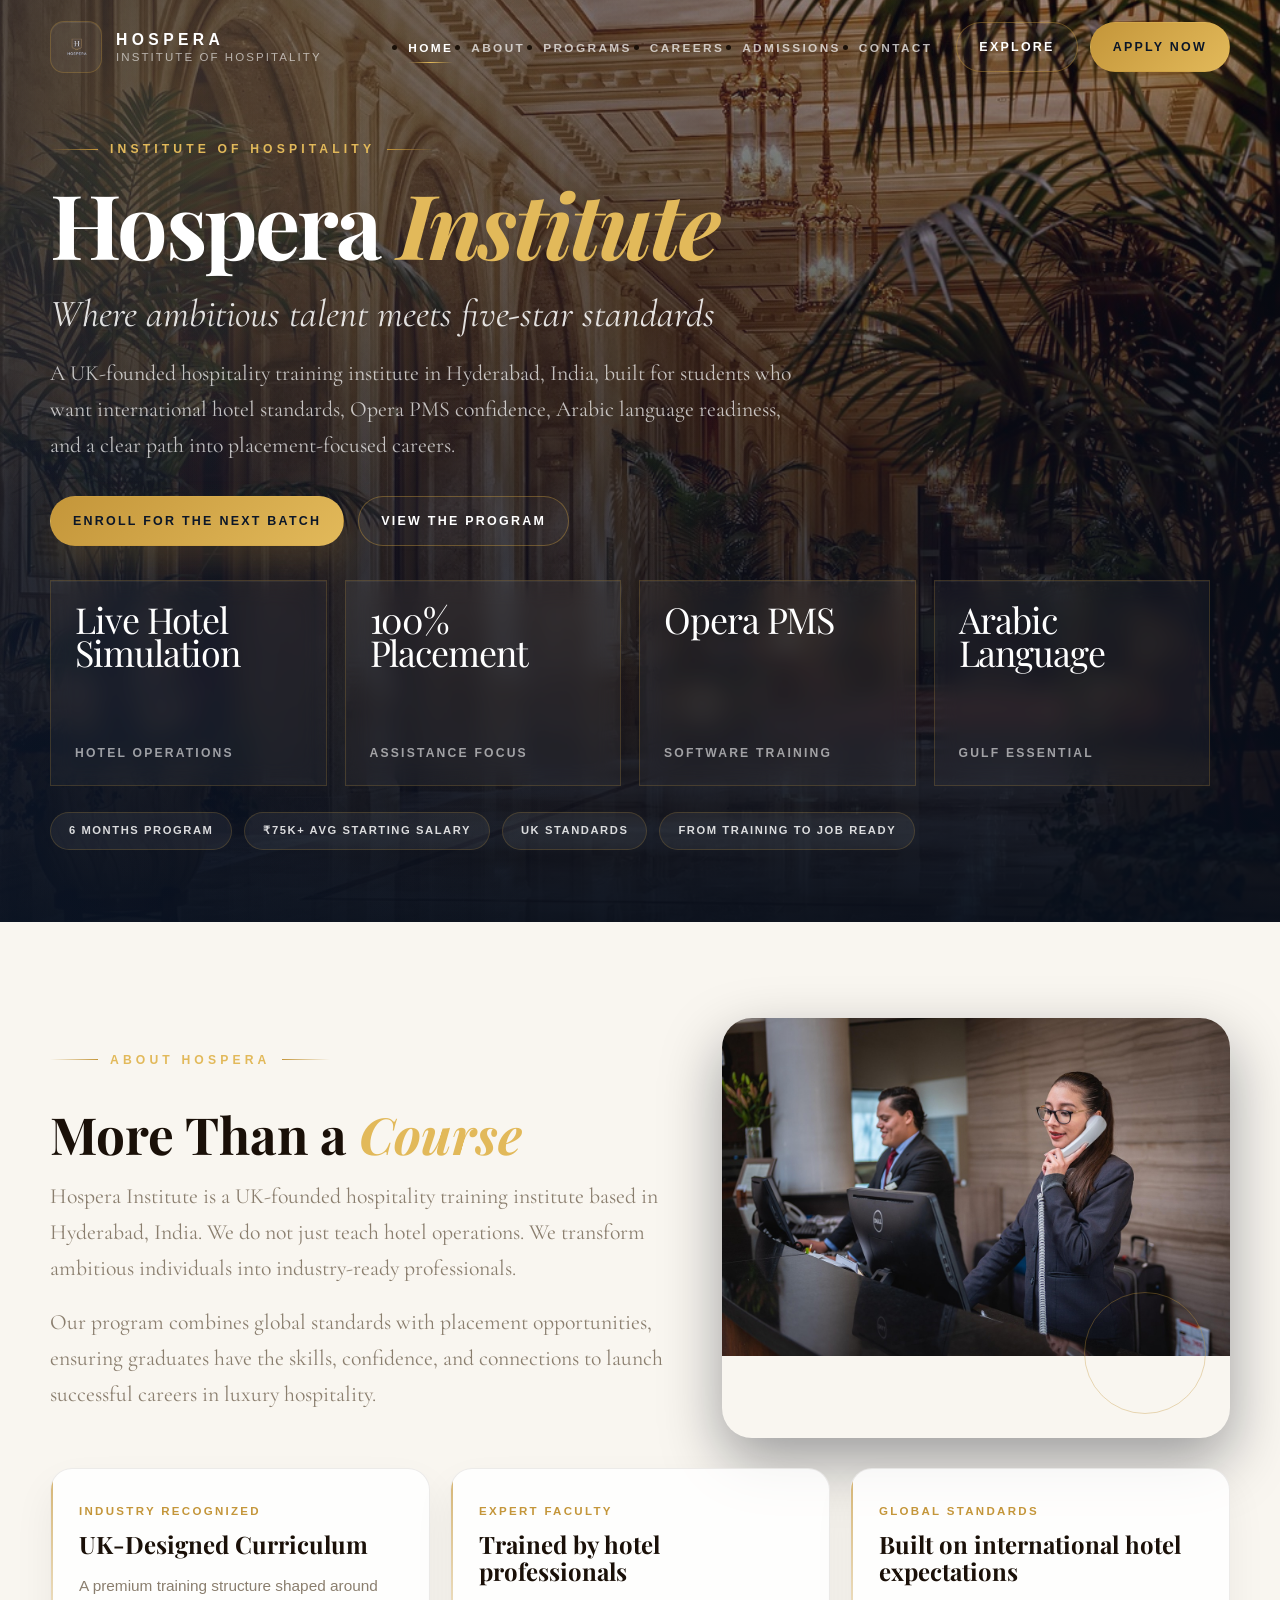
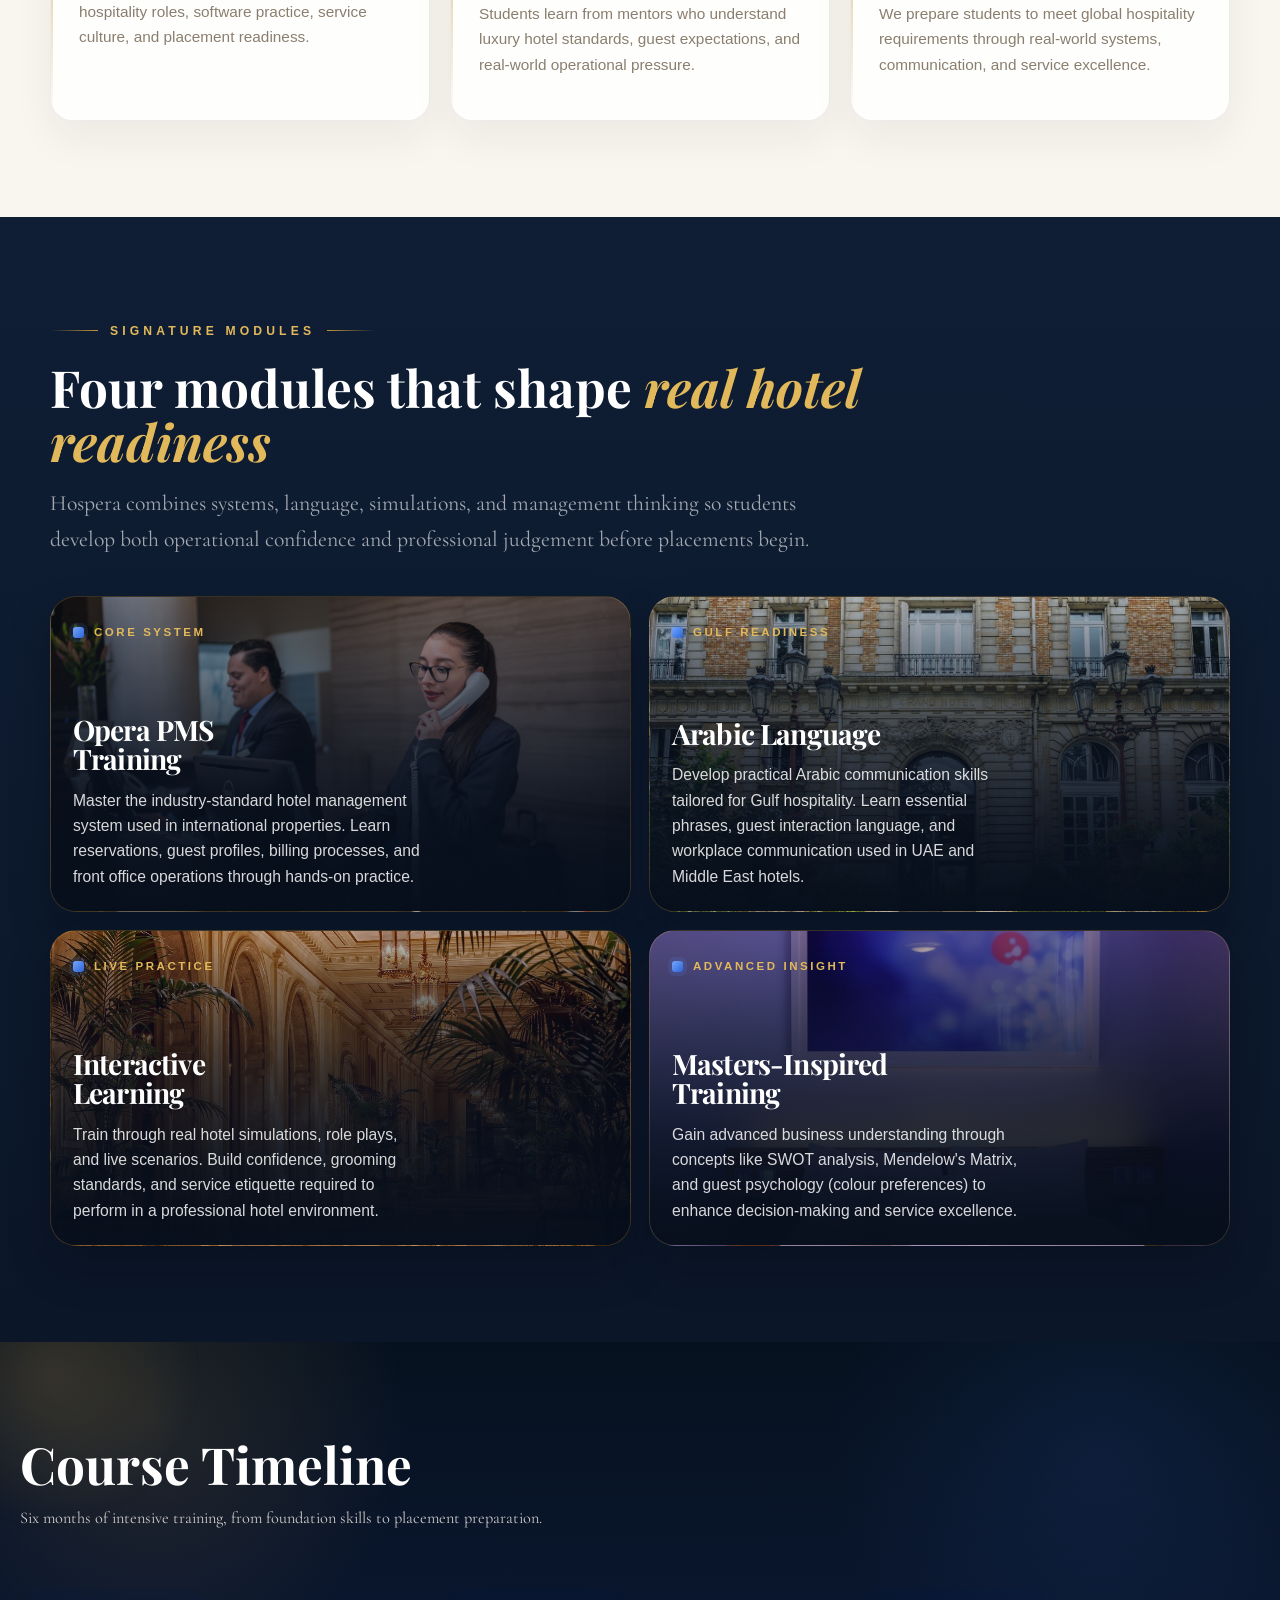
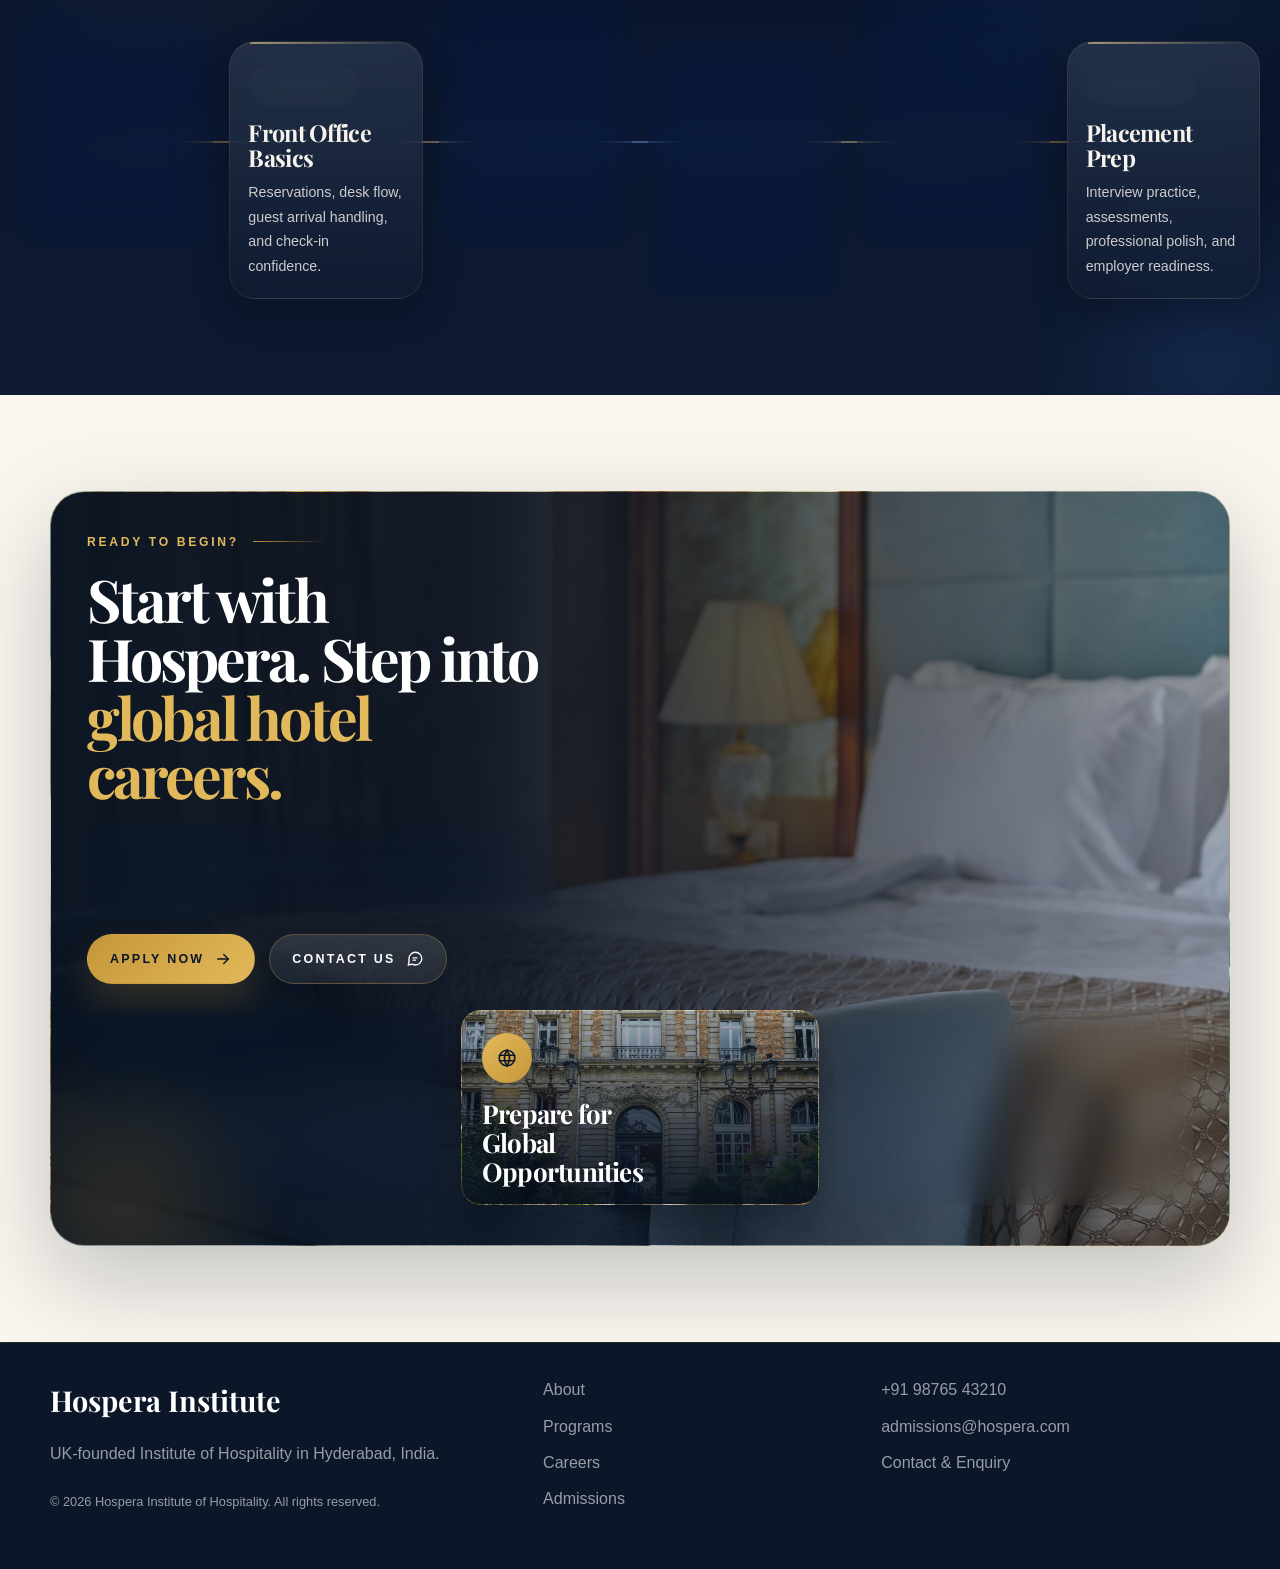
==== commit 8523095a: "Update index.html ha" ====
--- a/index.html
+++ b/index.html
@@ -816,14 +816,14 @@
         <span></span><span></span><span></span>
       </button>
       <nav class="nav-menu" id="navMenu">
-        <div class="nav-links">
-          <a href="index.html" class="active">Home</a>
-          <a href="about.html">About</a>
-          <a href="programs.html">Programs</a>
-          <a href="careers.html">Careers</a>
-          <a href="admissions.html">Admissions</a>
-          <a href="contact.html">Contact</a>
-        </div>
+        <ul class="nav-links">
+          <li><a href="index.html" class="active">Home</a></li>
+          <li><a href="about.html">About</a></li>
+          <li><a href="programs.html">Programs</a></li>
+          <li><a href="careers.html">Careers</a></li>
+          <li><a href="admissions.html">Admissions</a></li>
+          <li><a href="contact.html">Contact</a></li>
+        </ul>
         <div class="nav-actions">
           <a class="btn btn-outline" href="programs.html">Explore</a>
           <a class="btn btn-gold" href="apply.html">Apply Now</a>
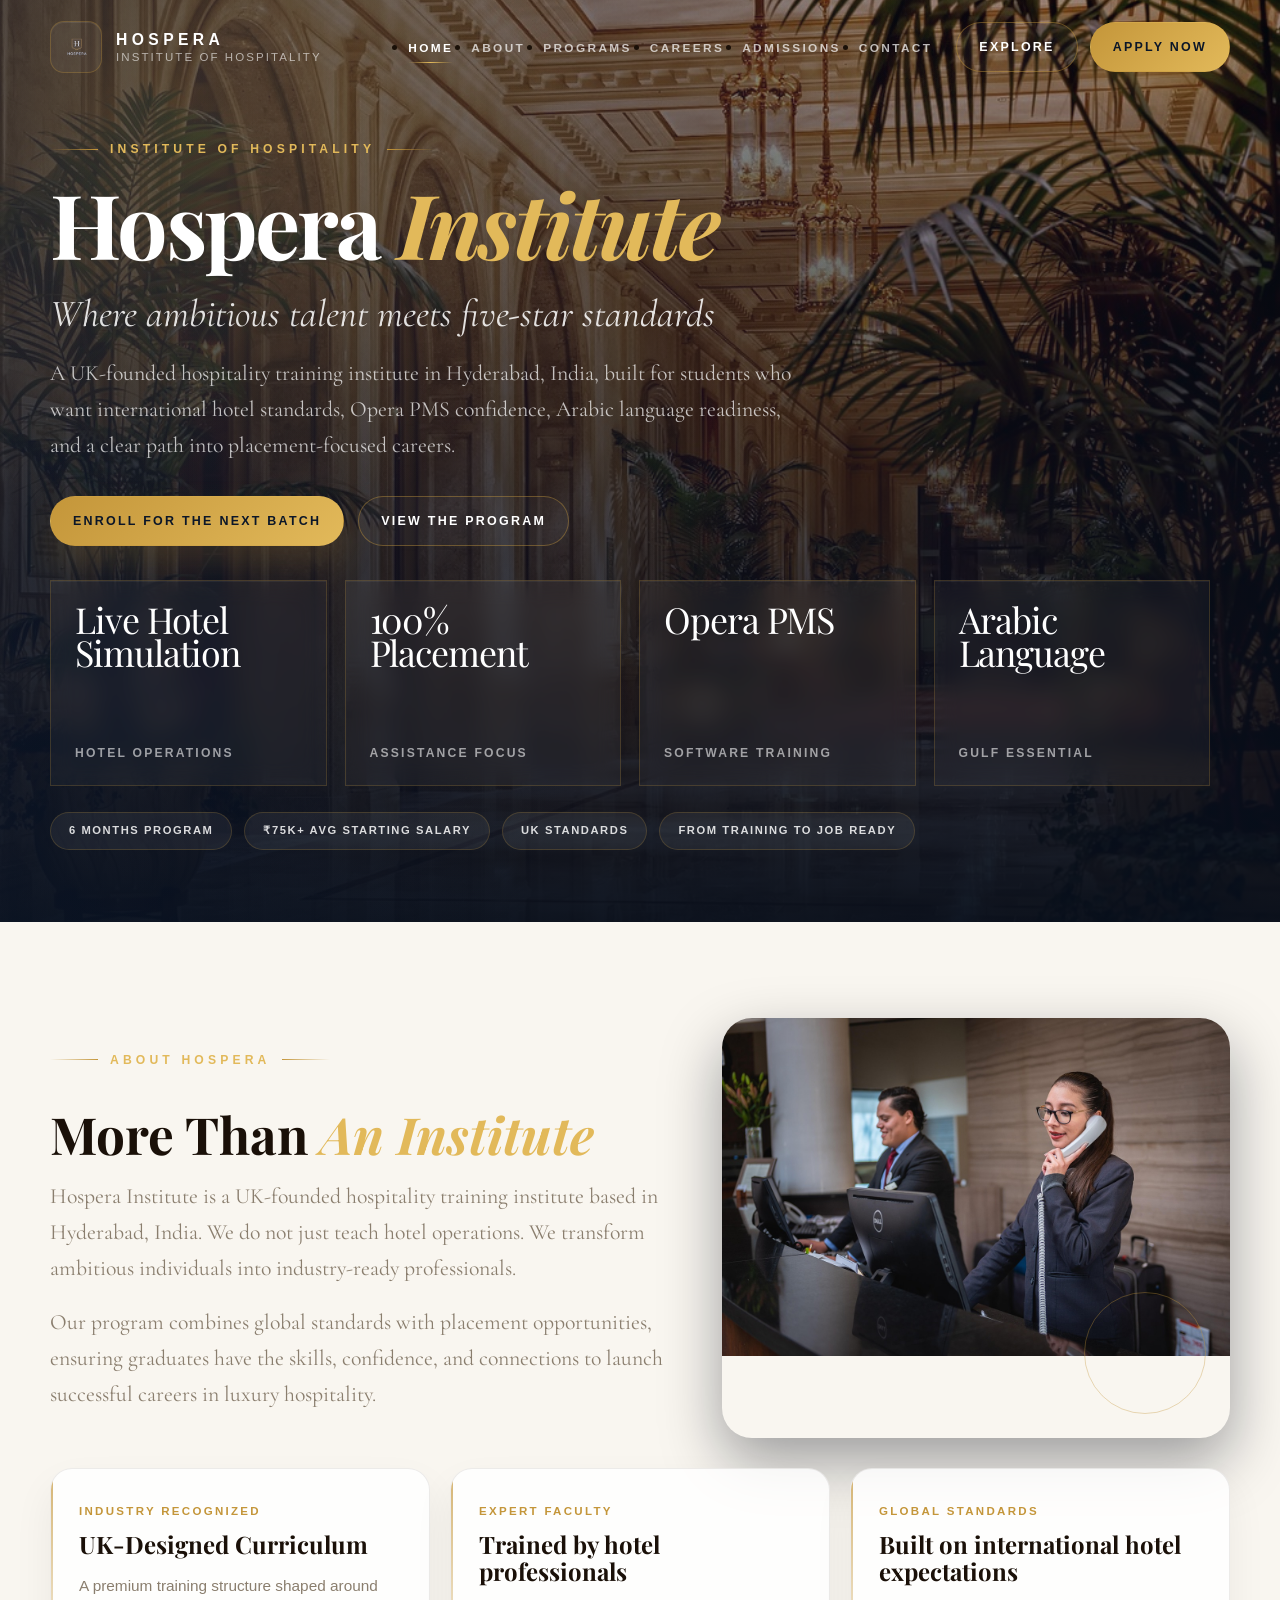
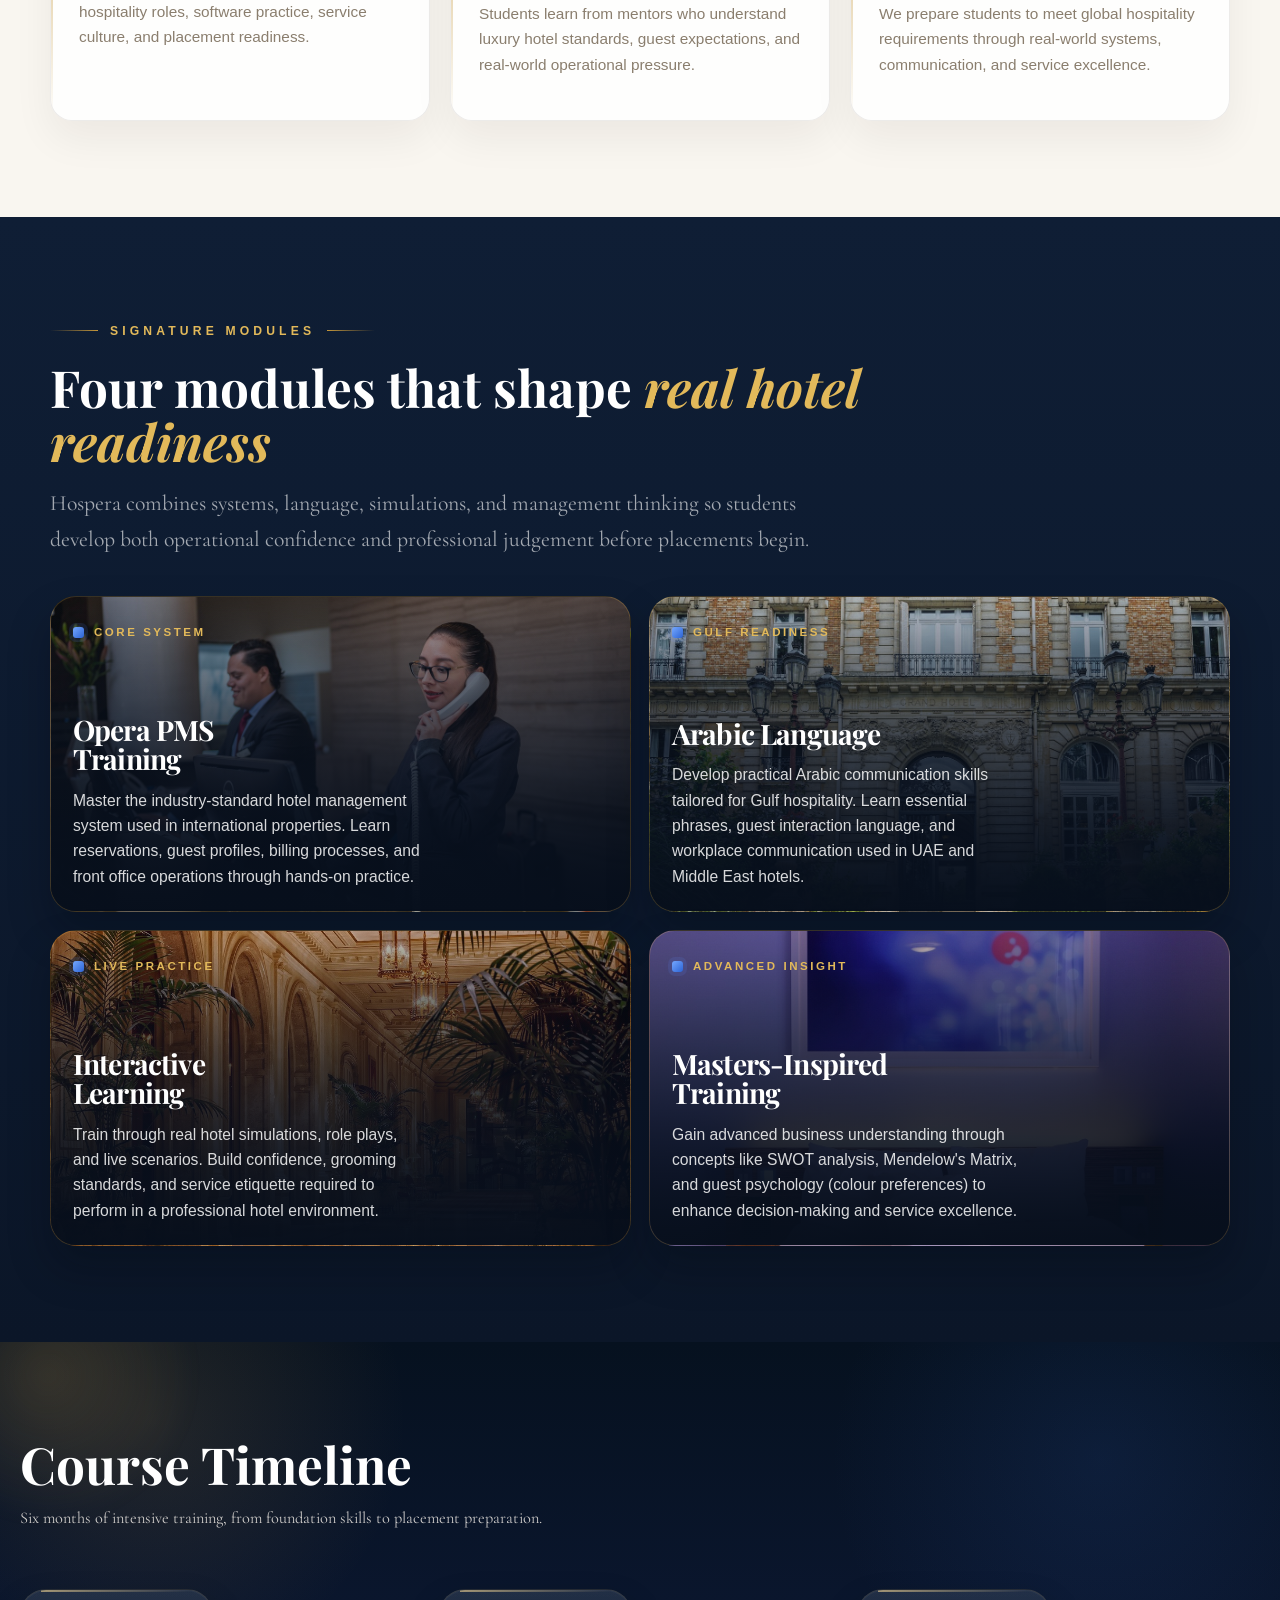
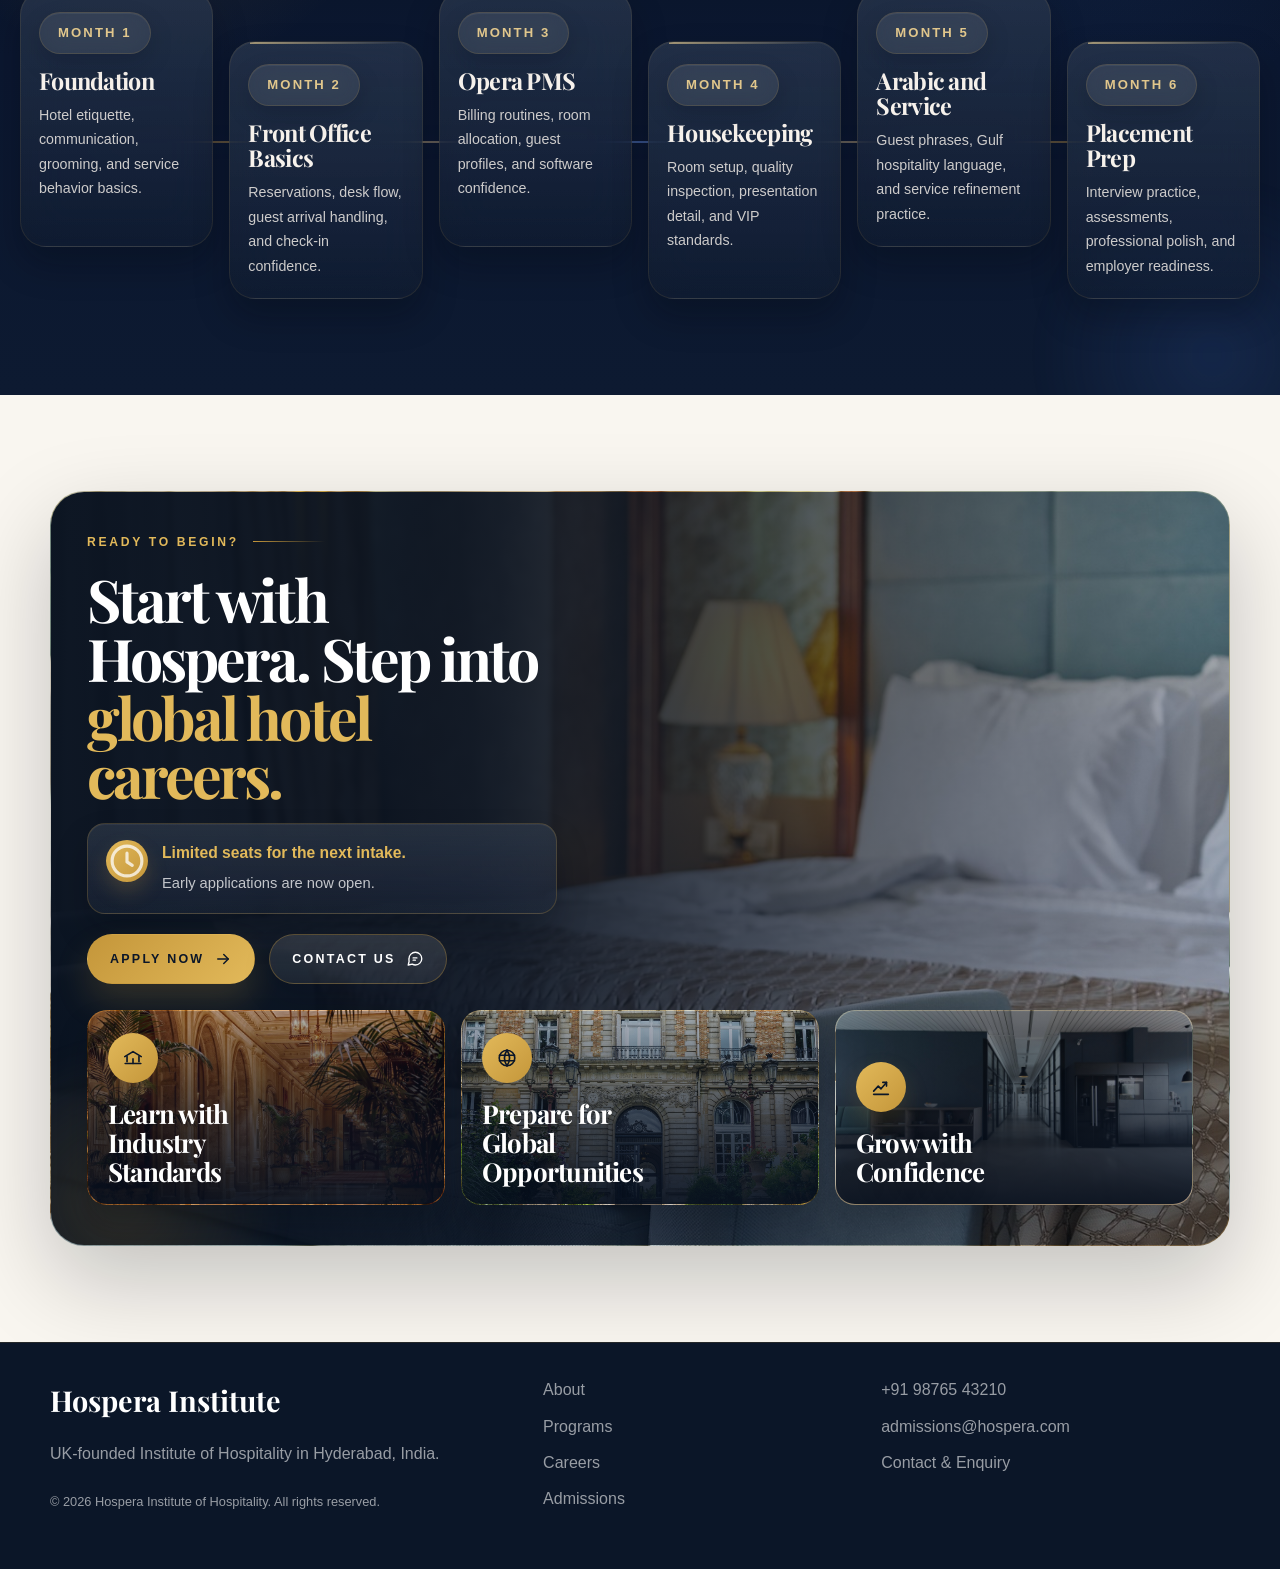
==== commit fefe71d4: "Update index.html" ====
--- a/index.html
+++ b/index.html
@@ -880,7 +880,8 @@
         <div class="split-grid">
           <div class="content-stack" data-reveal>
             <span class="section-kicker">About Hospera</span>
-            <h2 class="section-title">More Than a <span class="highlight">Course</span></h2>
+            <h2 class="section-title">More Than <span class="highlight"> An Institute</span></h2>
+            <div class="section-divider"></div>
             <p class="section-intro">
               Hospera Institute is a UK-founded hospitality training institute based in Hyderabad, India. We do not just teach hotel
               operations. We transform ambitious individuals into industry-ready professionals.
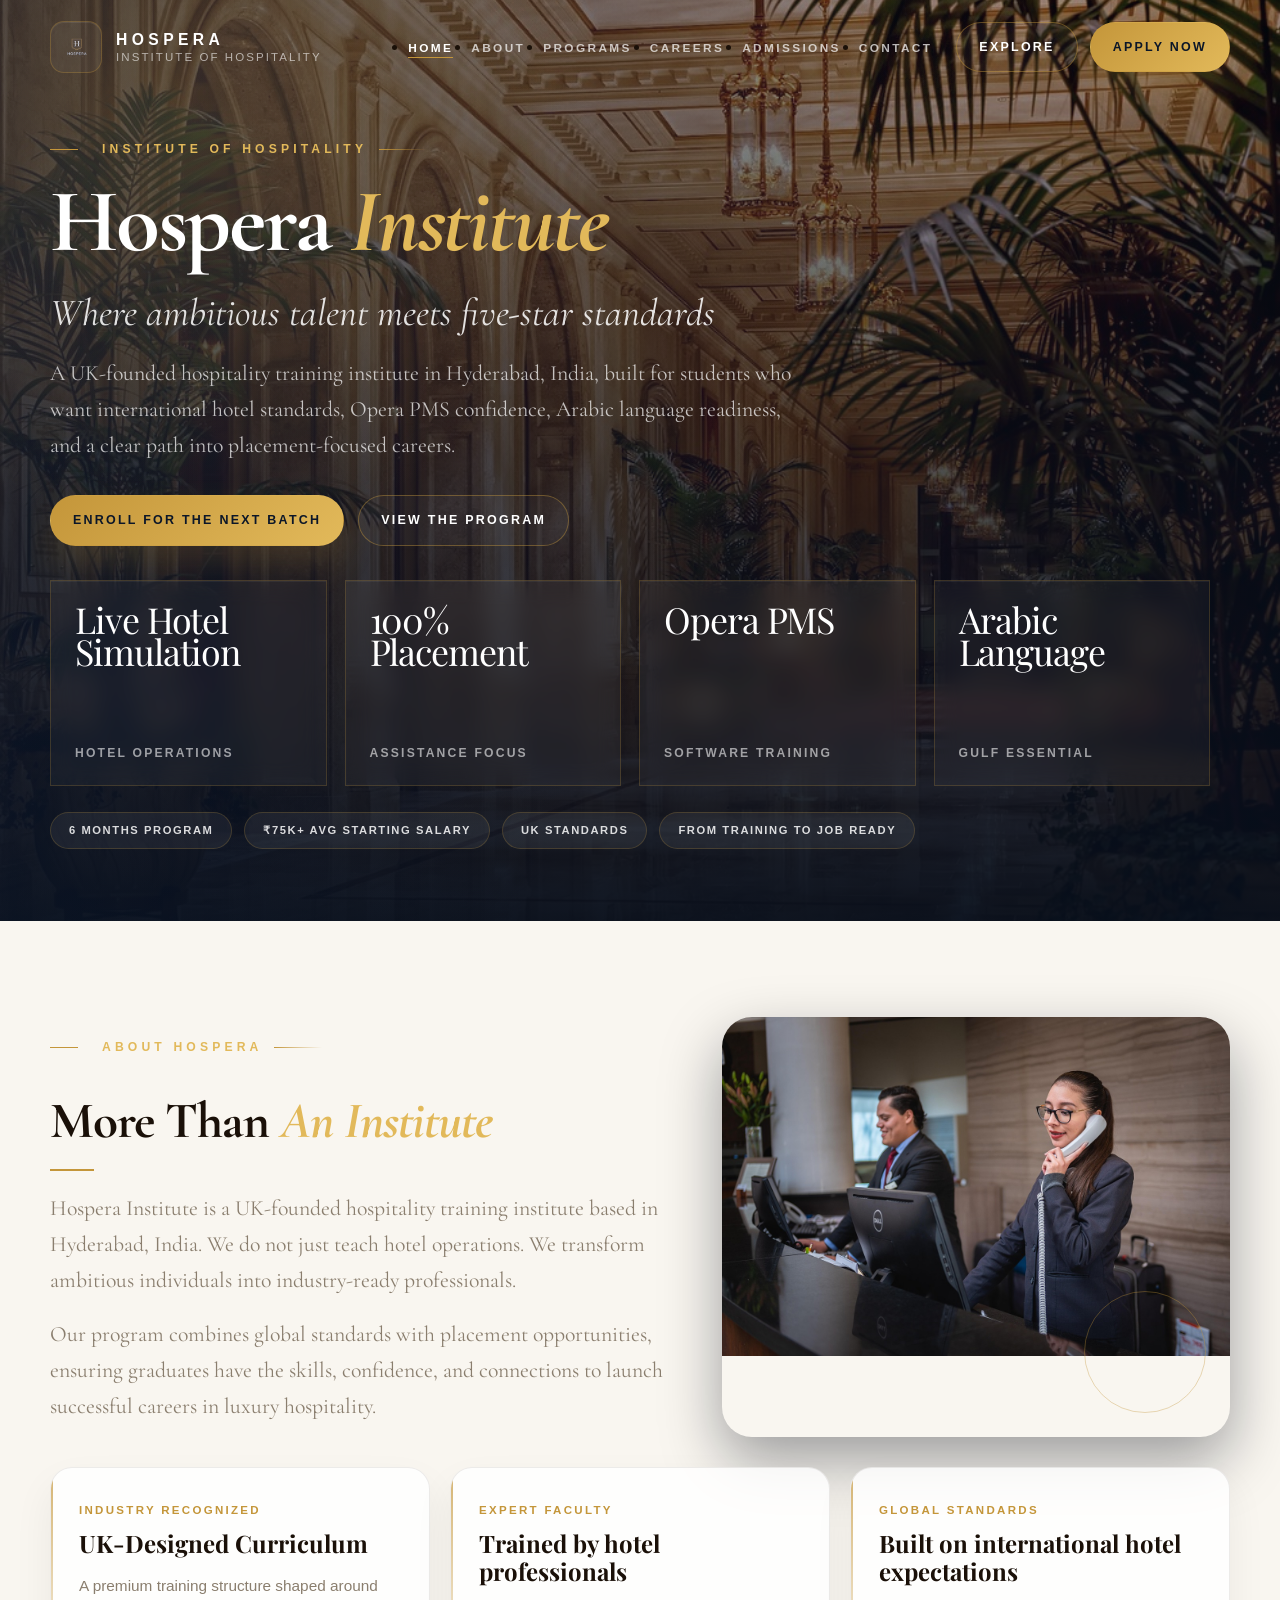
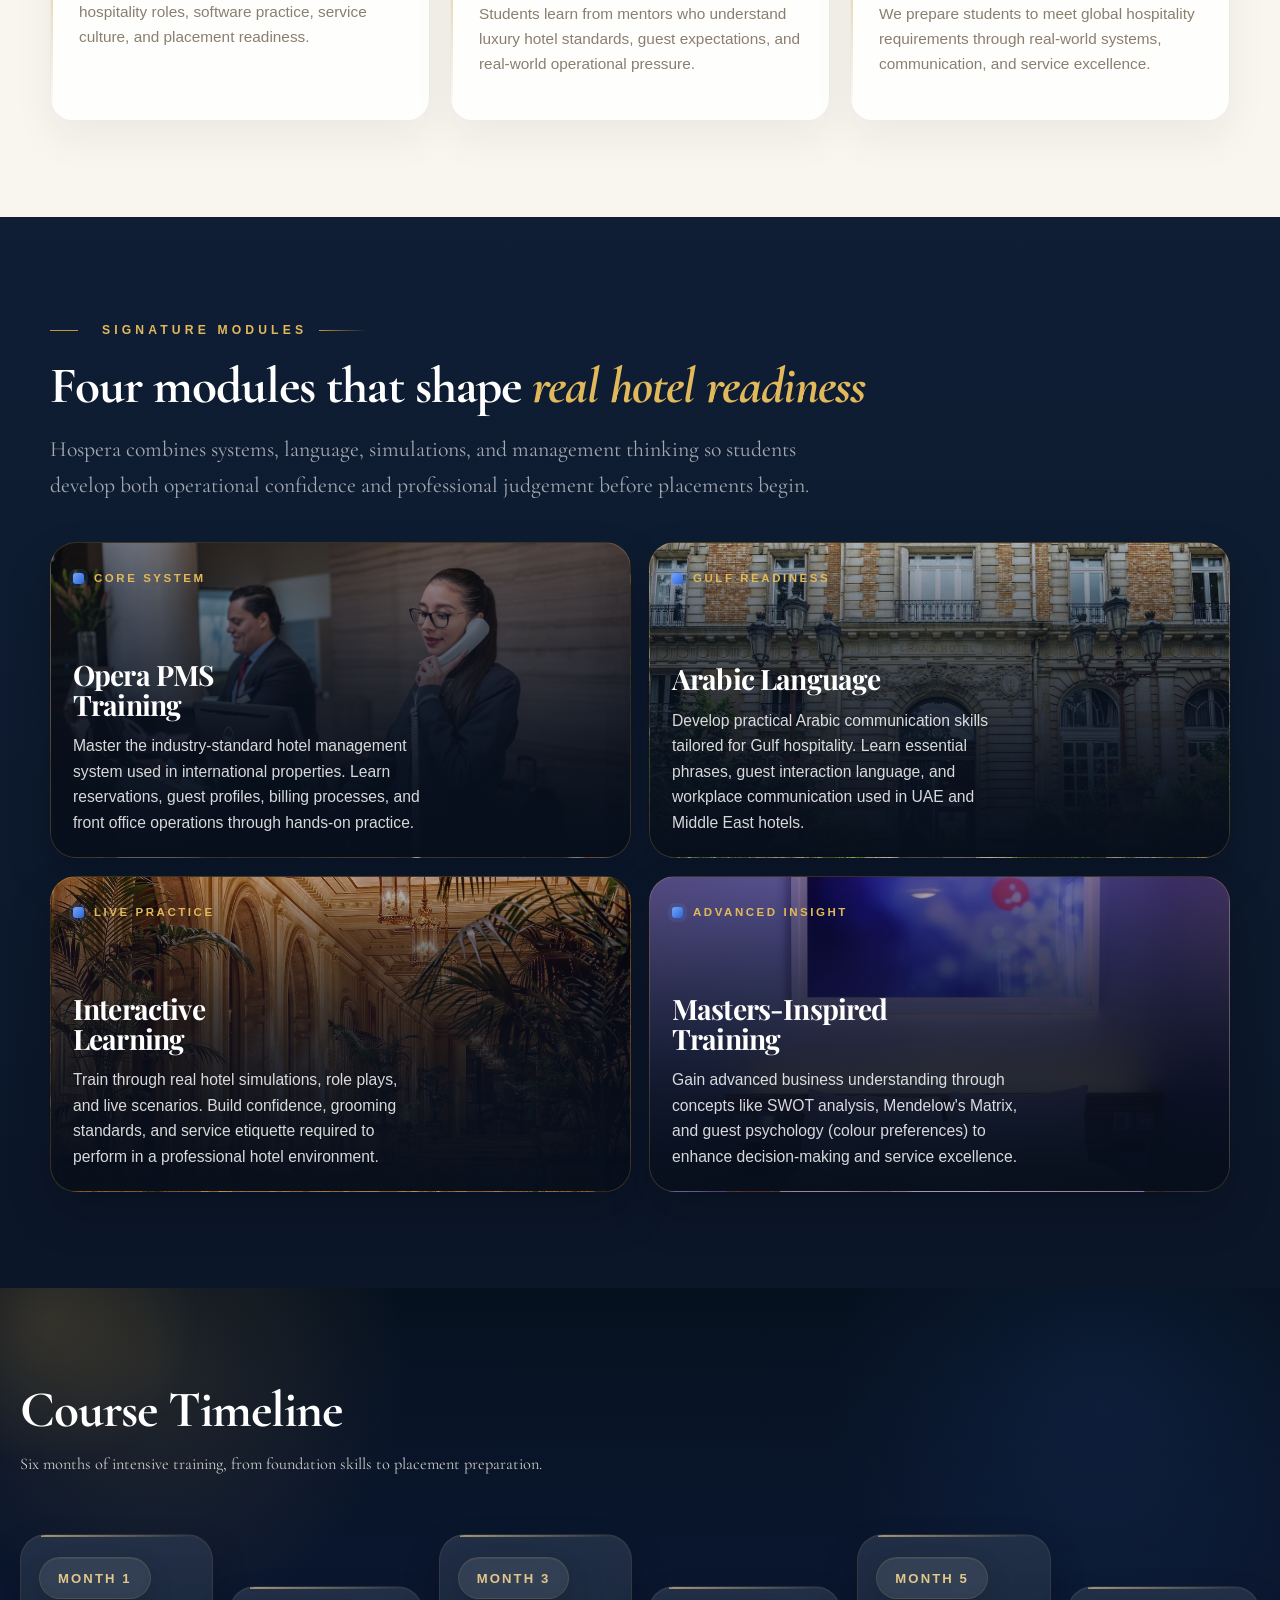
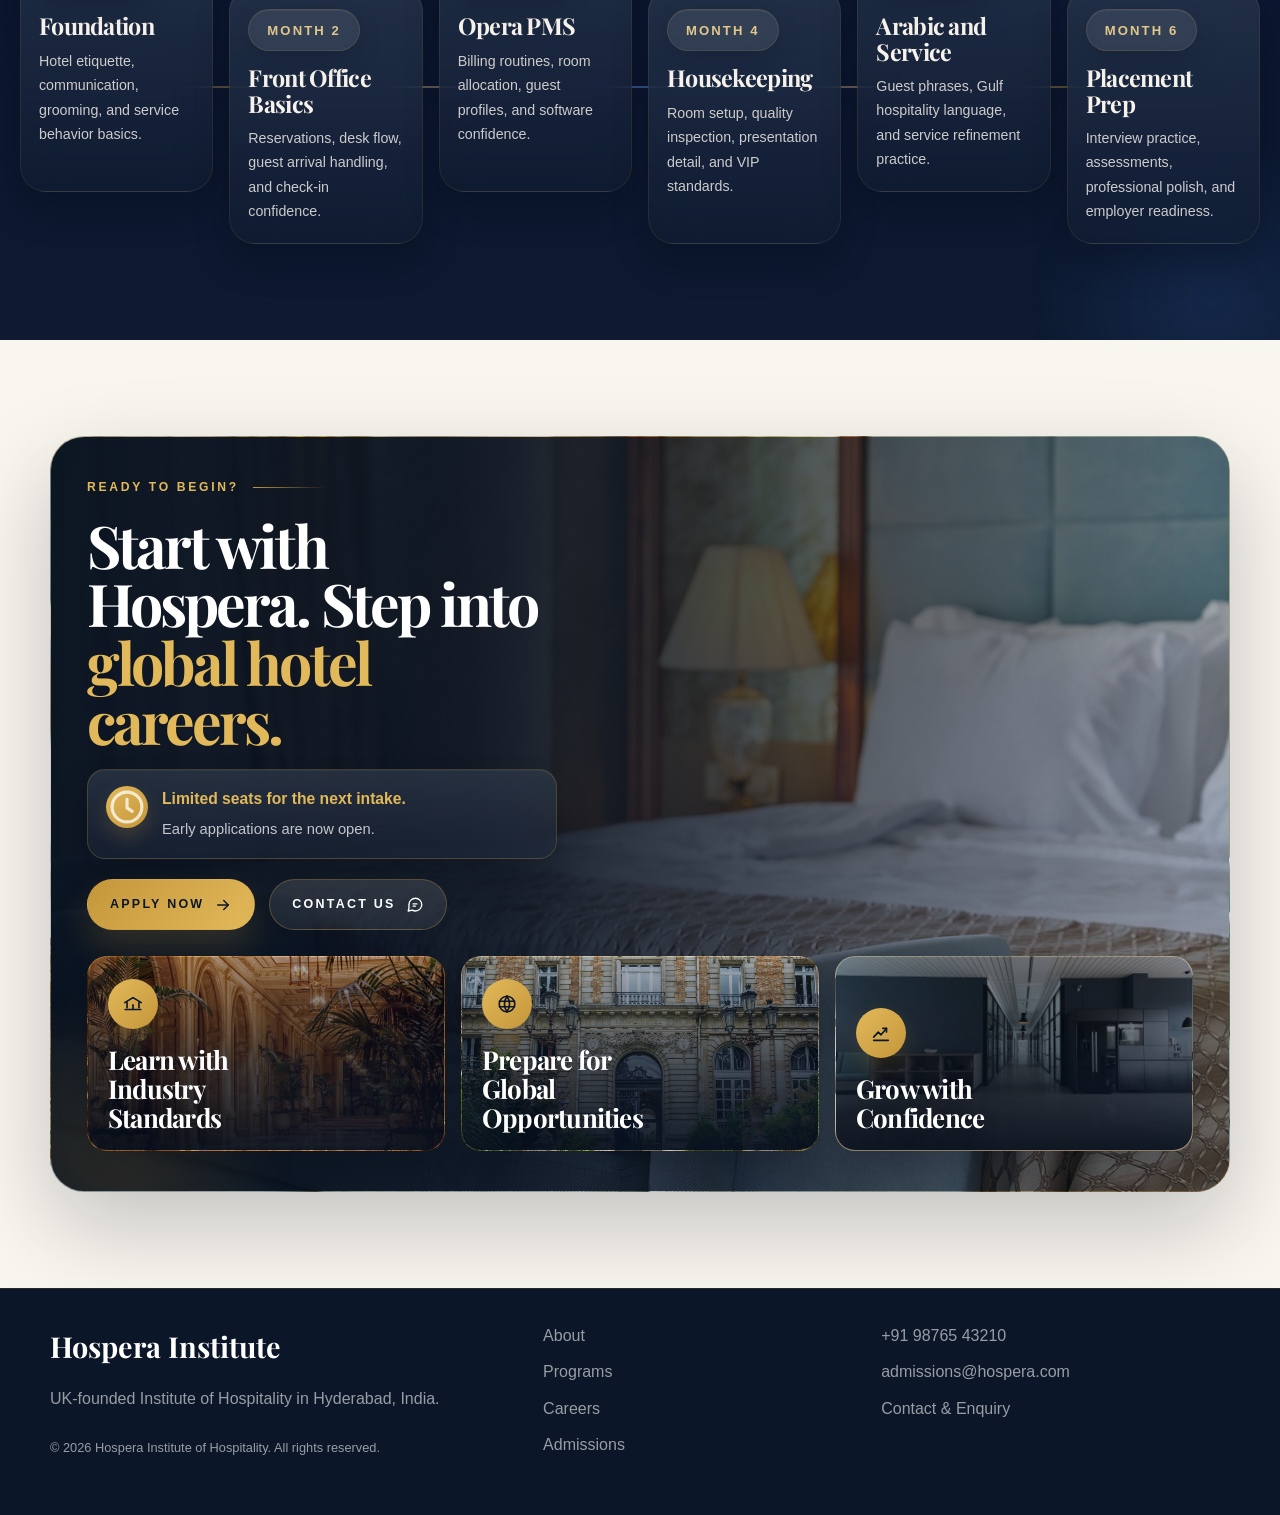
==== commit 3bb822d9: "Update index.html ha" ====
--- a/index.html
+++ b/index.html
@@ -785,6 +785,54 @@
         font-size: clamp(2.2rem, 8vw, 3.4rem);
       }
     }
+    body { font-family: 'DM Sans', sans-serif; }
+    .site-header { transition: background 0.35s ease, box-shadow 0.35s ease; }
+    .site-header.scrolled {
+      background: rgba(255,255,255,0.97);
+      backdrop-filter: blur(20px);
+      box-shadow: 0 1px 0 rgba(0,0,0,0.08);
+    }
+    .site-header.scrolled .brand-title   { color: #0b1628; }
+    .site-header.scrolled .brand-subtitle { color: #6b6b6b; }
+    .site-header.scrolled .nav-links a   { color: #6b6b6b; }
+    .site-header.scrolled .nav-links a:hover { color: #0b1628; }
+    .site-header.scrolled .nav-toggle span  { background: #0b1628; }
+
+    .nav-links a {
+      position: relative; padding-bottom: 3px;
+    }
+    .nav-links a::after {
+      content: ''; position: absolute; bottom: 0; left: 0; right: 0;
+      height: 1.5px; background: #c4963a;
+      transform: scaleX(0); transform-origin: left; transition: transform 0.25s;
+    }
+    .nav-links a:hover::after, .nav-links a.active::after { transform: scaleX(1); }
+
+    .section-kicker::before {
+      content: ''; width: 28px; height: 1.5px;
+      background: #c4963a; display: inline-block;
+      vertical-align: middle; margin-right: 12px;
+    }
+    .section-divider { width: 44px; height: 2px; background: #c4963a; margin: 20px 0; }
+
+    .media-badge {
+      position: absolute; bottom: 28px; left: -20px;
+      background: #c4963a; color: #fff;
+      padding: 16px 22px;
+      font-family: 'Cormorant Garamond', serif;
+      font-size: 1.08rem; font-weight: 700;
+    }
+    .media-badge span {
+      display: block; font-family: 'DM Sans', sans-serif;
+      font-size: 0.6rem; font-weight: 600;
+      letter-spacing: 0.18em; text-transform: uppercase;
+      opacity: 0.8; margin-top: 3px;
+    }
+    .section-title { font-family: 'Cormorant Garamond', serif; letter-spacing: -0.02em; }
+    .hero-title    { font-family: 'Cormorant Garamond', serif; letter-spacing: -0.025em; }
+
+    [data-reveal] { opacity: 0; transform: translateY(22px); transition: opacity 0.65s ease, transform 0.65s ease; }
+    [data-reveal].visible { opacity: 1; transform: translateY(0); }
   </style>
   <script type="application/ld+json">
     {
@@ -1114,12 +1162,24 @@
   </footer>
 
   <script>
-    document.addEventListener("DOMContentLoaded", function () {
-      var chips = document.querySelectorAll(".chip-row .chip");
-      if (chips.length > 1) {
-        chips[1].textContent = "\u20B975K+ Avg Starting Salary";
+    document.getElementById('currentYear').textContent = new Date().getFullYear();
+    const header = document.getElementById('siteHeader');
+    window.addEventListener('scroll', () => {
+    header.classList.toggle('scrolled', window.scrollY > 40);
+    }, { passive: true });
+      document.addEventListener('DOMContentLoaded', function () {
+        var chips = document.querySelectorAll('.chip-row .chip');
+        if (chips.length > 1) chips[1].textContent = '\u20B975K+ Avg Starting Salary';
+        });
+        const observer = new IntersectionObserver((entries) => {
+          entries.forEach((e, i) => {
+            if (e.isIntersecting) {
+              setTimeout(() => e.target.classList.add('visible'), i * 90);
+              observer.unobserve(e.target);
       }
     });
+   }, { threshold: 0.1, rootMargin: '0px 0px -50px 0px' });
+    document.querySelectorAll('[data-reveal]').forEach(el => observer.observe(el));
   </script>
   <script src="script.js"></script>
 </body>
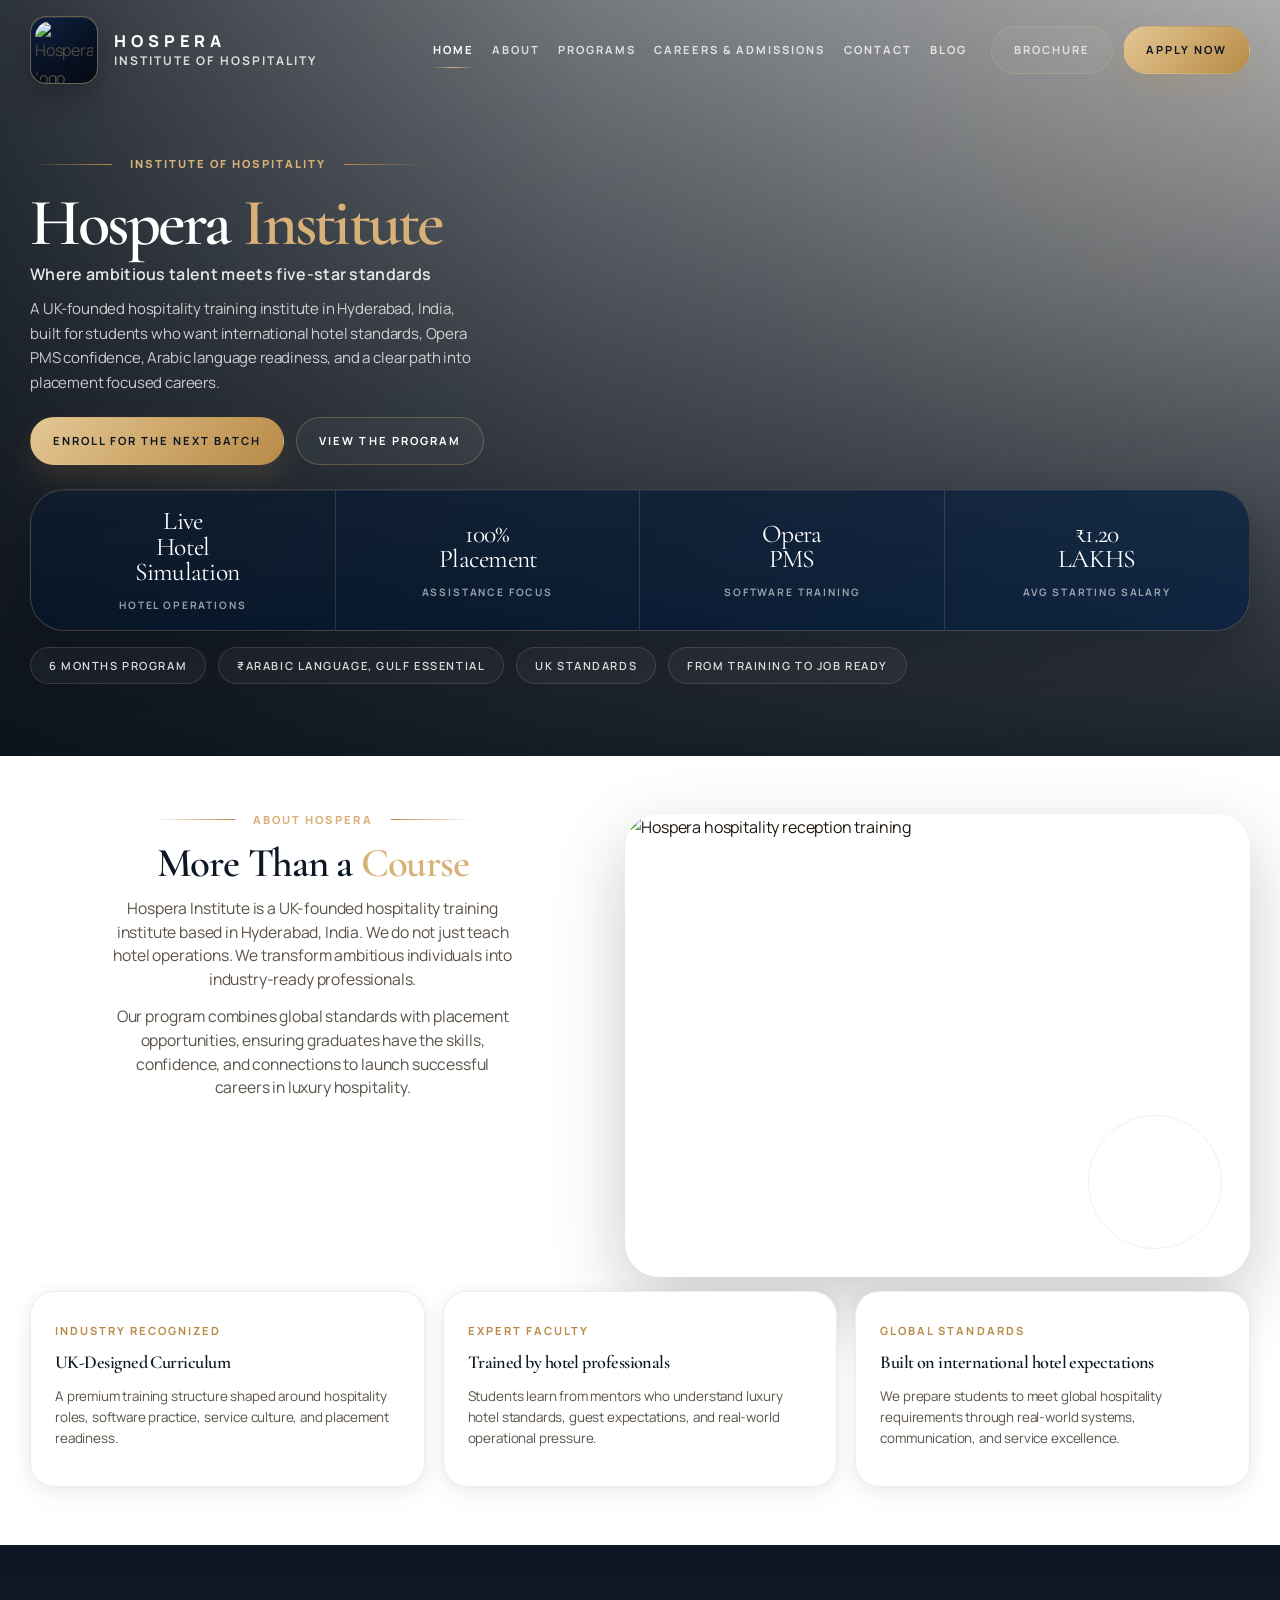
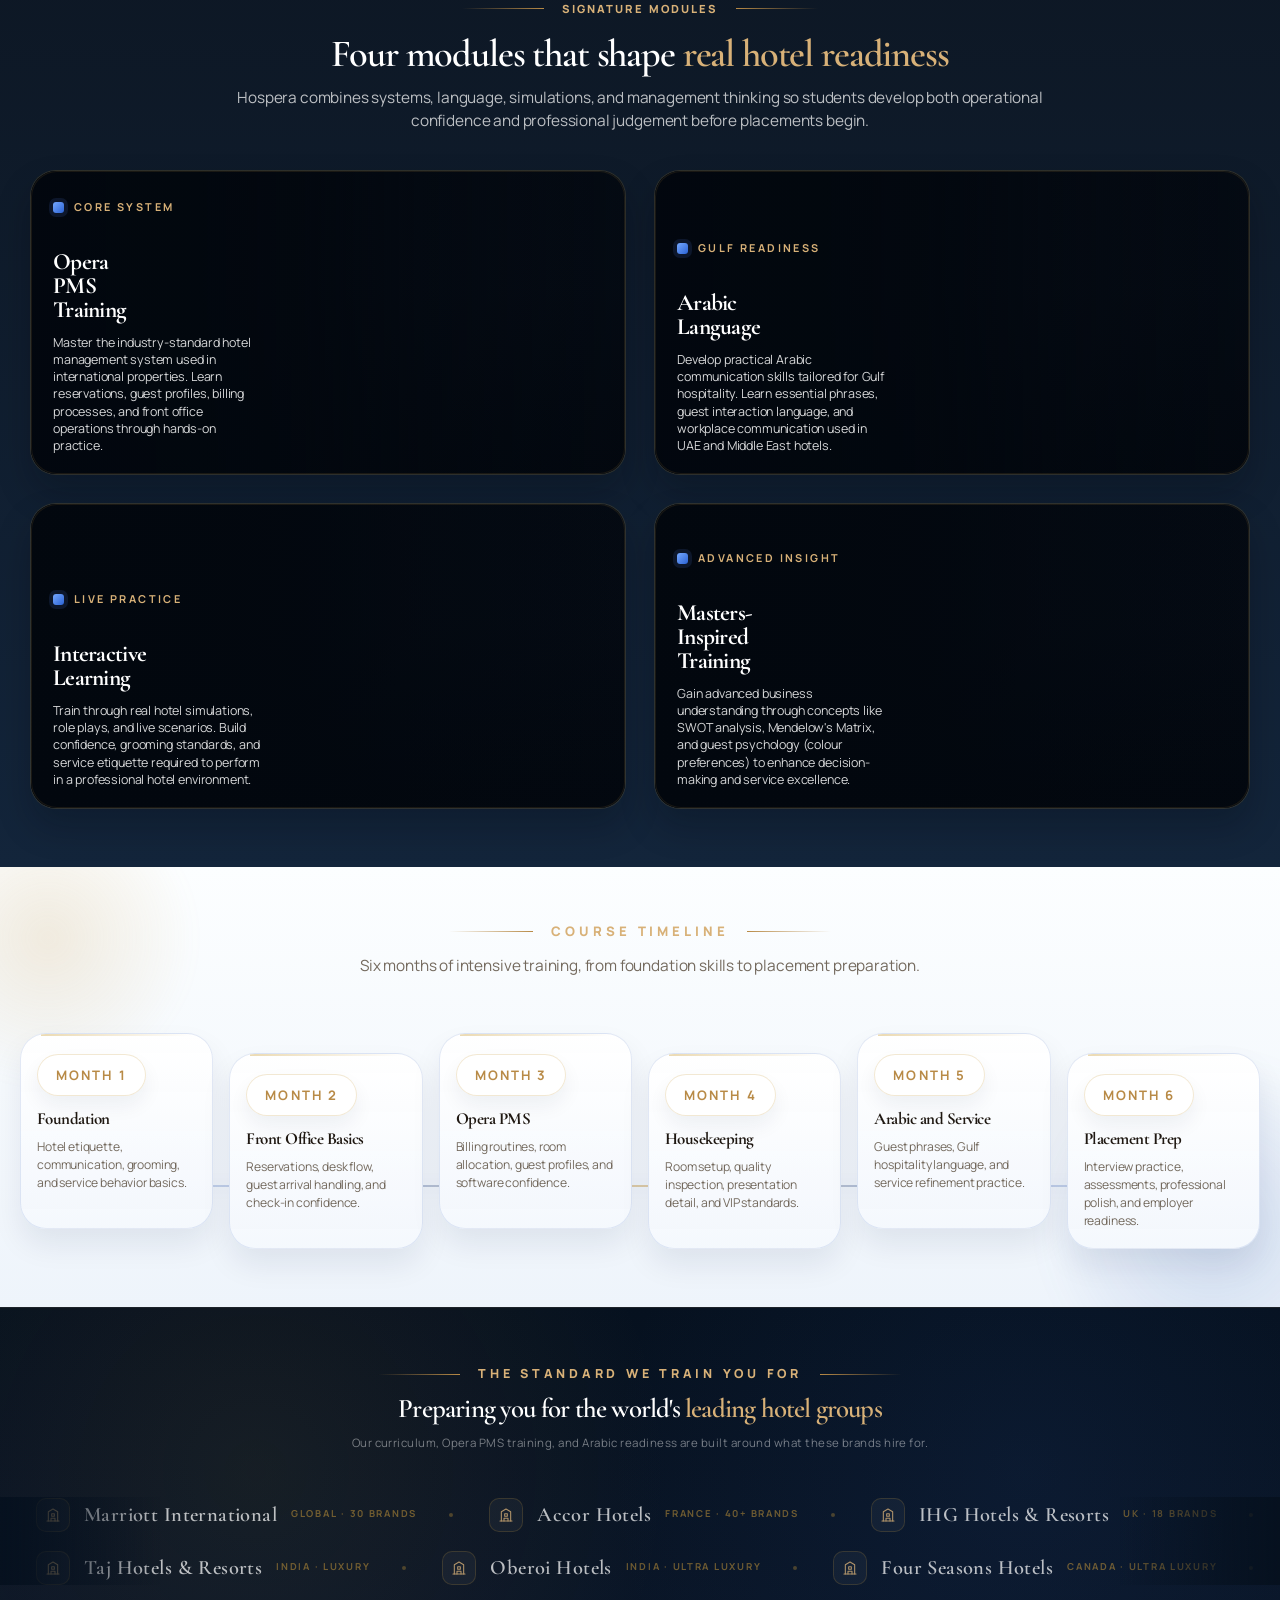
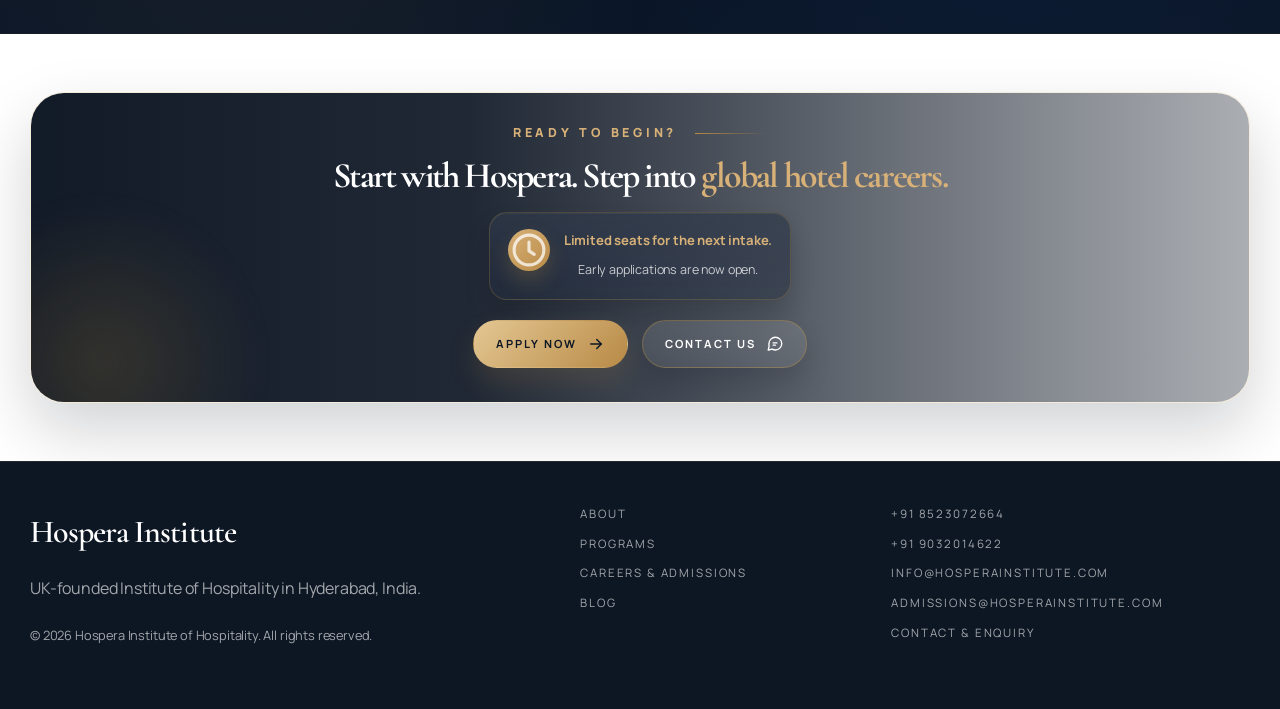
==== commit b84528a6: "Add files via upload" ====
--- a/index.html
+++ b/index.html
@@ -1,4 +1,4 @@
-﻿<!DOCTYPE html>
+<!DOCTYPE html>
 <html lang="en">
 <head>
   <meta charset="UTF-8" />
@@ -6,7 +6,7 @@
   <title>Hospera Institute | Institute of Hospitality</title>
   <meta
     name="description"
-    content="Hospera Institute is a UK-founded institute of hospitality in Hyderabad offering a six-month program with Opera PMS training, Arabic language learning, UK standards, and placement-focused hotel career preparation."
+    content="Hospera Institute is a UK-founded institute of hospitality in Hyderabad offering a six-month program with Opera PMS training, Arabic language learning, UK standards, and placement focused hotel career preparation."
   />
   <meta
     name="keywords"
@@ -15,7 +15,7 @@
   <meta name="theme-color" content="#0b1628" />
   <link rel="preconnect" href="https://fonts.googleapis.com" />
   <link rel="preconnect" href="https://fonts.gstatic.com" crossorigin />
-  <link href="https://fonts.googleapis.com/css2?family=Cormorant+Garamond:ital,wght@0,500;0,600;0,700;1,500;1,600&family=DM+Sans:opsz,wght@9..40,300;9..40,400;9..40,500;9..40,600&family=Playfair+Display:ital,wght@0,700;0,800;1,700&display=swap" rel="stylesheet" />
+  <link href="https://fonts.googleapis.com/css2?family=Cormorant+Garamond:wght@500;600;700&family=Manrope:wght@400;500;600;700;800&display=swap" rel="stylesheet" />
   <link rel="stylesheet" href="style.css" />
   <style>
     .hero .hero-shell {
@@ -109,29 +109,45 @@
       gap: 18px;
     }
 
-    .module-card {
-      position: relative;
-      min-height: 316px;
-      padding: 26px 22px 22px;
-      border-radius: 26px;
-      overflow: hidden;
-      border: 1px solid rgba(196, 150, 58, 0.24);
-      background-size: cover;
-      background-position: center;
-      display: flex;
-      flex-direction: column;
-      justify-content: flex-end;
-      box-shadow: 0 22px 42px rgba(3, 8, 16, 0.28);
-      isolation: isolate;
-    }
-
-    .module-card::before {
-      content: "";
-      position: absolute;
-      inset: 0;
-      background: linear-gradient(180deg, rgba(7, 15, 28, 0.12) 0%, rgba(7, 15, 28, 0.5) 42%, rgba(7, 15, 28, 0.92) 100%);
-      z-index: 0;
-    }
+    .module-card {
+      position: relative;
+      min-height: 316px;
+      padding: 26px 22px 22px;
+      border-radius: 26px;
+      overflow: hidden;
+      border: 1px solid rgba(196, 150, 58, 0.18);
+      background-color: #0f1b31;
+      background-repeat: no-repeat;
+      background-size: cover;
+      background-position: center center;
+      background-clip: padding-box;
+      display: flex;
+      flex-direction: column;
+      justify-content: flex-end;
+      box-shadow: 0 18px 34px rgba(3, 8, 16, 0.24);
+      isolation: isolate;
+    }
+
+    .module-card::before {
+      content: "";
+      position: absolute;
+      inset: 0;
+      background:
+        radial-gradient(circle at 16% 82%, rgba(5, 10, 20, 0.92) 0%, rgba(5, 10, 20, 0.86) 22%, rgba(5, 10, 20, 0.56) 42%, rgba(5, 10, 20, 0.14) 66%, rgba(5, 10, 20, 0) 78%),
+        linear-gradient(90deg, rgba(5, 10, 20, 0.72) 0%, rgba(5, 10, 20, 0.42) 28%, rgba(5, 10, 20, 0.1) 56%, rgba(5, 10, 20, 0) 76%),
+        linear-gradient(180deg, rgba(7, 15, 28, 0.06) 0%, rgba(7, 15, 28, 0.28) 42%, rgba(7, 15, 28, 0.9) 100%);
+      z-index: 0;
+    }
+
+    .module-card::after {
+      content: "";
+      position: absolute;
+      inset: 0;
+      border-radius: inherit;
+      box-shadow: inset 0 0 0 1px rgba(196, 150, 58, 0.12);
+      pointer-events: none;
+      z-index: 0;
+    }
 
     .module-card > * {
       position: relative;
@@ -163,8 +179,8 @@
     .module-card-title {
       margin: 0;
       color: #fff;
-      font-family: "Playfair Display", serif;
-      font-size: clamp(1.72rem, 2.2vw, 2.5rem);
+      font-family: "Cormorant Garamond", serif;
+      font-size: clamp(1.56rem, 2vw, 2.2rem);
       line-height: 1.05;
       letter-spacing: -0.03em;
       max-width: 12ch;
@@ -175,8 +191,8 @@
       margin: 14px 0 0;
       max-width: 40ch;
       color: rgba(255, 255, 255, 0.84);
-      font-size: 0.98rem;
-      line-height: 1.62;
+      font-size: 0.94rem;
+      line-height: 1.68;
     }
 
     .module-card-meta {
@@ -276,8 +292,8 @@
         rgba(199, 154, 75, 0.62) 76%,
         rgba(199, 154, 75, 0.1)
       );
-      box-shadow: 0 0 26px rgba(110, 157, 255, 0.14);
-      animation: journeyPulseLine 4.5s ease-in-out infinite;
+      box-shadow: 0 0 18px rgba(110, 157, 255, 0.1);
+      animation: journeyPulseLine 6.5s ease-in-out infinite;
     }
 
     .journey-flow {
@@ -294,15 +310,15 @@
       border-radius: 26px;
       border: 1px solid rgba(199, 154, 75, 0.12);
       background:
-        linear-gradient(180deg, rgba(255, 255, 255, 0.09), rgba(255, 255, 255, 0.02)),
-        linear-gradient(180deg, rgba(13, 28, 52, 0.74), rgba(10, 21, 40, 0.62));
-      backdrop-filter: blur(22px) saturate(125%);
+        linear-gradient(180deg, rgba(255, 255, 255, 0.08), rgba(255, 255, 255, 0.02)),
+        linear-gradient(180deg, rgba(13, 28, 52, 0.72), rgba(10, 21, 40, 0.58));
+      backdrop-filter: blur(18px) saturate(118%);
       box-shadow:
-        0 18px 34px rgba(2, 8, 16, 0.28),
+        0 16px 28px rgba(2, 8, 16, 0.24),
         inset 0 1px 0 rgba(255, 255, 255, 0.04);
       overflow: hidden;
       transition: transform 0.25s ease, border-color 0.25s ease, background 0.25s ease;
-      animation: journeyFadeUp 0.8s ease both, journeyGlassPulse 6s ease-in-out infinite;
+      animation: journeyFadeUp 0.8s ease both;
     }
 
     .journey-card:nth-child(1) { animation-delay: 0.06s; }
@@ -335,9 +351,9 @@
       content: "";
       position: absolute;
       inset: 0;
-      background: linear-gradient(115deg, transparent 18%, rgba(255, 255, 255, 0.08) 42%, transparent 62%);
+      background: linear-gradient(115deg, transparent 18%, rgba(255, 255, 255, 0.05) 42%, transparent 62%);
       transform: translateX(-140%);
-      animation: journeyShimmerSweep 8s ease-in-out infinite;
+      animation: journeyShimmerSweep 11s ease-in-out infinite;
       pointer-events: none;
     }
 
@@ -345,8 +361,8 @@
       transform: translateY(-8px);
       border-color: rgba(225, 199, 140, 0.28);
       background:
-        linear-gradient(180deg, rgba(255, 255, 255, 0.11), rgba(255, 255, 255, 0.03)),
-        linear-gradient(180deg, rgba(15, 31, 58, 0.8), rgba(11, 23, 43, 0.68));
+        linear-gradient(180deg, rgba(255, 255, 255, 0.09), rgba(255, 255, 255, 0.03)),
+        linear-gradient(180deg, rgba(15, 31, 58, 0.78), rgba(11, 23, 43, 0.66));
     }
 
     .journey-month {
@@ -374,8 +390,8 @@
       margin: 0 0 10px;
       max-width: 10ch;
       color: #f7f2ec;
-      font-family: "Playfair Display", serif;
-      font-size: 1.46rem;
+      font-family: "Cormorant Garamond", serif;
+      font-size: 1.36rem;
       line-height: 1.08;
       letter-spacing: -0.03em;
     }
@@ -383,8 +399,8 @@
     .journey-copy {
       margin: 0;
       color: rgba(247, 242, 236, 0.82);
-      font-size: 0.89rem;
-      line-height: 1.72;
+      font-size: 0.87rem;
+      line-height: 1.68;
     }
 
     @keyframes journeyFadeUp {
@@ -496,7 +512,20 @@
       border: 1px solid rgba(196, 150, 58, 0.18);
       background-size: cover;
       background-position: center right;
-      box-shadow: 0 34px 90px rgba(4, 10, 20, 0.22);
+      box-shadow: 0 28px 64px rgba(4, 10, 20, 0.18);
+    }
+
+    .enroll-video {
+      position: absolute;
+      inset: 0;
+      width: 100%;
+      height: 100%;
+      object-fit: cover;
+      object-position: center;
+      opacity: 0.76;
+      filter: saturate(0.84) brightness(0.76);
+      pointer-events: none;
+      z-index: 0;
     }
 
     .enroll-lounge::before {
@@ -504,7 +533,8 @@
       position: absolute;
       inset: 0;
       background:
-        linear-gradient(90deg, rgba(8, 17, 31, 0.97) 0%, rgba(8, 17, 31, 0.92) 38%, rgba(8, 17, 31, 0.72) 60%, rgba(8, 17, 31, 0.28) 100%);
+        linear-gradient(90deg, rgba(8, 17, 31, 0.96) 0%, rgba(8, 17, 31, 0.9) 36%, rgba(8, 17, 31, 0.72) 58%, rgba(8, 17, 31, 0.34) 100%);
+      z-index: 1;
     }
 
     .enroll-lounge::after {
@@ -519,11 +549,12 @@
       filter: blur(12px);
       animation: journeyDrift 11s ease-in-out infinite;
       pointer-events: none;
+      z-index: 1;
     }
 
     .enroll-shell {
       position: relative;
-      z-index: 1;
+      z-index: 2;
       display: grid;
       gap: 26px;
       padding: 40px 36px;
@@ -557,8 +588,8 @@
       margin: 0;
       max-width: 12ch;
       color: #fff;
-      font-family: "Playfair Display", serif;
-      font-size: clamp(2.7rem, 4.6vw, 4.8rem);
+      font-family: "Cormorant Garamond", serif;
+      font-size: clamp(2.3rem, 4vw, 4rem);
       line-height: 1;
       letter-spacing: -0.05em;
     }
@@ -580,9 +611,9 @@
       background:
         linear-gradient(180deg, rgba(255, 255, 255, 0.11), rgba(255, 255, 255, 0.04)),
         linear-gradient(180deg, rgba(10, 21, 40, 0.68), rgba(10, 21, 40, 0.44));
-      backdrop-filter: blur(18px) saturate(132%);
+      backdrop-filter: blur(16px) saturate(124%);
       box-shadow:
-        0 18px 32px rgba(2, 8, 16, 0.24),
+        0 14px 24px rgba(2, 8, 16, 0.2),
         inset 0 1px 0 rgba(255, 255, 255, 0.05);
       color: #fff;
       animation: journeyFadeUp 0.85s ease both;
@@ -668,55 +699,55 @@
       height: 18px;
     }
 
-    .enroll-pillars {
-      display: grid;
-      grid-template-columns: repeat(3, minmax(0, 1fr));
-      gap: 16px;
-    }
-
-    .pillar-card {
-      position: relative;
-      display: grid;
-      align-content: end;
-      min-height: 190px;
-      padding: 22px 20px 18px;
-      border-radius: 20px;
-      border: 1px solid rgba(196, 150, 58, 0.18);
-      background-size: cover;
-      background-position: center;
-      overflow: hidden;
-      backdrop-filter: blur(18px) saturate(128%);
-      box-shadow:
-        0 18px 30px rgba(2, 8, 16, 0.24),
-        inset 0 1px 0 rgba(255, 255, 255, 0.05);
-      transition: transform 0.28s ease, border-color 0.28s ease, box-shadow 0.28s ease;
-      animation: journeyFadeUp 0.8s ease both, journeyGlassPulse 6.5s ease-in-out infinite;
-    }
-
-    .pillar-card::before {
-      content: "";
-      position: absolute;
-      inset: 0;
-      background: linear-gradient(180deg, rgba(8, 17, 31, 0.28), rgba(8, 17, 31, 0.72) 58%, rgba(8, 17, 31, 0.94) 100%);
-    }
-
-    .pillar-card::after {
-      content: "";
-      position: absolute;
-      top: 0;
-      left: 0;
-      width: 42%;
-      height: 100%;
-      background: linear-gradient(90deg, transparent, rgba(255, 255, 255, 0.14), transparent);
-      transform: translateX(-140%);
-      animation: journeyShimmerSweep 7.8s ease-in-out infinite;
-      pointer-events: none;
-    }
-
-    .pillar-card > * {
-      position: relative;
-      z-index: 1;
-    }
+    .enroll-pillars {
+      display: grid;
+      grid-template-columns: repeat(3, minmax(170px, 190px));
+      justify-content: start;
+      gap: 14px;
+    }
+
+    .pillar-card {
+      position: relative;
+      display: flex;
+      flex-direction: column;
+      gap: 12px;
+      min-height: auto;
+      padding: 12px;
+      border-radius: 18px;
+      border: 1px solid rgba(196, 150, 58, 0.12);
+      background: linear-gradient(180deg, rgba(10, 18, 32, 0.82), rgba(9, 17, 29, 0.92));
+      overflow: hidden;
+      box-shadow:
+        0 12px 22px rgba(2, 8, 16, 0.18),
+        inset 0 1px 0 rgba(255, 255, 255, 0.04);
+      transition: transform 0.24s ease, border-color 0.24s ease, box-shadow 0.24s ease;
+      animation: journeyFadeUp 0.8s ease both;
+    }
+
+    .pillar-card-media {
+      position: relative;
+      width: 100%;
+      aspect-ratio: 1 / 1.18;
+      object-fit: cover;
+      object-position: center;
+      border-radius: 14px;
+      display: block;
+      border: 1px solid rgba(196, 150, 58, 0.08);
+      background: #162438;
+    }
+
+    .pillar-card::before {
+      content: none;
+    }
+
+    .pillar-card::after {
+      content: none;
+    }
+
+    .pillar-card > * {
+      position: relative;
+      z-index: 1;
+    }
 
     .pillar-card:nth-child(1) {
       animation-delay: 0.08s;
@@ -730,49 +761,65 @@
       animation-delay: 0.24s;
     }
 
-    .pillar-card:hover {
-      transform: translateY(-6px);
-      border-color: rgba(225, 199, 140, 0.34);
-      box-shadow:
-        0 24px 40px rgba(2, 8, 16, 0.3),
-        inset 0 1px 0 rgba(255, 255, 255, 0.08);
-    }
-
-    .pillar-icon {
-      width: 50px;
-      height: 50px;
-      margin-bottom: 16px;
-      color: var(--navy-900);
-      background: linear-gradient(135deg, var(--gold-400), var(--gold-500));
-      box-shadow: 0 12px 24px rgba(196, 150, 58, 0.18);
-      animation: journeyBadgeFloat 4.6s ease-in-out infinite;
-    }
-
-    .pillar-icon svg {
-      width: 22px;
-      height: 22px;
-    }
-
-    .pillar-title {
-      margin: 0;
-      max-width: 12ch;
-      color: #fff;
-      font-family: "Playfair Display", serif;
-      font-size: 1.62rem;
-      line-height: 1.12;
-      letter-spacing: -0.03em;
-      text-shadow: 0 8px 20px rgba(0, 0, 0, 0.22);
-    }
-
-    @media (max-width: 1100px) {
-      .enroll-lounge {
-        background-position: 72% center;
-      }
-
-      .enroll-pillars {
-        grid-template-columns: 1fr;
-      }
-    }
+    .pillar-card:hover {
+      transform: translateY(-3px);
+      border-color: rgba(225, 199, 140, 0.34);
+      box-shadow:
+        0 16px 28px rgba(2, 8, 16, 0.22),
+        inset 0 1px 0 rgba(255, 255, 255, 0.08);
+    }
+
+    .pillar-icon {
+      width: 38px;
+      height: 38px;
+      margin-bottom: 0;
+      color: var(--navy-900);
+      background: linear-gradient(135deg, var(--gold-400), var(--gold-500));
+      box-shadow: 0 10px 20px rgba(196, 150, 58, 0.16);
+      animation: journeyBadgeFloat 4.6s ease-in-out infinite;
+    }
+
+    .pillar-icon svg {
+      width: 16px;
+      height: 16px;
+    }
+
+    .pillar-title {
+      margin: 0;
+      max-width: none;
+      color: #fff;
+      font-family: "Cormorant Garamond", serif;
+      font-size: 1.02rem;
+      line-height: 1.04;
+      letter-spacing: -0.03em;
+      text-shadow: none;
+    }
+
+    .pillar-card-body {
+      display: flex;
+      flex-direction: column;
+      gap: 10px;
+    }
+
+    @media (max-width: 1100px) {
+      .enroll-lounge {
+        background-position: 72% center;
+      }
+
+      .enroll-pillars {
+        grid-template-columns: repeat(3, minmax(150px, 1fr));
+      }
+    }
+
+    @media (max-width: 760px) {
+      .enroll-pillars {
+        grid-template-columns: 1fr;
+      }
+
+      .pillar-card {
+        max-width: 280px;
+      }
+    }
 
     @media (max-width: 760px) {
       .enroll-shell {
@@ -785,73 +832,695 @@
         font-size: clamp(2.2rem, 8vw, 3.4rem);
       }
     }
-    body { font-family: 'DM Sans', sans-serif; }
-    .site-header { transition: background 0.35s ease, box-shadow 0.35s ease; }
-    .site-header.scrolled {
-      background: rgba(255,255,255,0.97);
-      backdrop-filter: blur(20px);
-      box-shadow: 0 1px 0 rgba(0,0,0,0.08);
-    }
-    .site-header.scrolled .brand-title   { color: #0b1628; }
-    .site-header.scrolled .brand-subtitle { color: #6b6b6b; }
-    .site-header.scrolled .nav-links a   { color: #6b6b6b; }
-    .site-header.scrolled .nav-links a:hover { color: #0b1628; }
-    .site-header.scrolled .nav-toggle span  { background: #0b1628; }
-
-    .nav-links a {
-      position: relative; padding-bottom: 3px;
-    }
-    .nav-links a::after {
-      content: ''; position: absolute; bottom: 0; left: 0; right: 0;
-      height: 1.5px; background: #c4963a;
-      transform: scaleX(0); transform-origin: left; transition: transform 0.25s;
-    }
-    .nav-links a:hover::after, .nav-links a.active::after { transform: scaleX(1); }
-
-    .section-kicker::before {
-      content: ''; width: 28px; height: 1.5px;
-      background: #c4963a; display: inline-block;
-      vertical-align: middle; margin-right: 12px;
-    }
-    .section-divider { width: 44px; height: 2px; background: #c4963a; margin: 20px 0; }
-
-    .media-badge {
-      position: absolute; bottom: 28px; left: -20px;
-      background: #c4963a; color: #fff;
-      padding: 16px 22px;
-      font-family: 'Cormorant Garamond', serif;
-      font-size: 1.08rem; font-weight: 700;
-    }
-    .media-badge span {
-      display: block; font-family: 'DM Sans', sans-serif;
-      font-size: 0.6rem; font-weight: 600;
-      letter-spacing: 0.18em; text-transform: uppercase;
-      opacity: 0.8; margin-top: 3px;
-    }
-    .section-title { font-family: 'Cormorant Garamond', serif; letter-spacing: -0.02em; }
-    .hero-title    { font-family: 'Cormorant Garamond', serif; letter-spacing: -0.025em; }
-
-    [data-reveal] { opacity: 0; transform: translateY(22px); transition: opacity 0.65s ease, transform 0.65s ease; }
-    [data-reveal].visible { opacity: 1; transform: translateY(0); }
-  </style>
-  <script type="application/ld+json">
+    /* ── HOTEL BRANDS TICKER ── */
+    .brands-ticker-section {
+      position: relative;
+      overflow: hidden;
+      padding: 72px 0;
+      background: linear-gradient(180deg, #06111f 0%, #0a1628 100%);
+      border-top: 1px solid rgba(196, 150, 58, 0.1);
+      border-bottom: 1px solid rgba(196, 150, 58, 0.1);
+    }
+
+    .brands-ticker-section::before {
+      content: "";
+      position: absolute;
+      inset: 0;
+      background:
+        radial-gradient(circle at 20% 50%, rgba(196, 150, 58, 0.08), transparent 40%),
+        radial-gradient(circle at 80% 50%, rgba(42, 86, 166, 0.1), transparent 40%);
+      pointer-events: none;
+    }
+
+    .brands-header {
+      text-align: center;
+      margin-bottom: 44px;
+      position: relative;
+      z-index: 1;
+    }
+
+    .brands-kicker {
+      display: inline-flex;
+      align-items: center;
+      gap: 14px;
+      color: var(--gold-400);
+      font-size: 0.68rem;
+      font-weight: 700;
+      letter-spacing: 0.26em;
+      text-transform: uppercase;
+      margin-bottom: 14px;
+    }  
+
+    .brands-kicker::before,
+    .brands-kicker::after {
+      content: "";
+      width: 48px;
+      height: 1px;
+      background: linear-gradient(90deg, transparent, var(--gold-500));
+    }
+
+    .brands-kicker::after {
+      background: linear-gradient(90deg, var(--gold-500), transparent);
+    }
+
+    .brands-heading {
+      margin: 0;
+      font-family: "Cormorant Garamond", serif;
+      font-size: clamp(1.6rem, 2.8vw, 2.6rem);
+      font-weight: 600;
+      color: #fff;
+      line-height: 1.05;
+      letter-spacing: -0.03em;
+    }
+
+    .brands-heading span {
+      color: var(--gold-400);
+    }
+
+    .brands-subtext {
+      margin: 10px 0 0;
+      font-size: 0.86rem;
+      color: rgba(255, 255, 255, 0.44);
+      letter-spacing: 0.04em;
+    }
+
+    /* Fade masks on left and right edges */
+    .ticker-wrap {
+      position: relative;
+    }
+
+    .ticker-wrap::before,
+    .ticker-wrap::after {
+      content: "";
+      position: absolute;
+      top: 0;
+      bottom: 0;
+      width: 160px;
+      z-index: 2;
+      pointer-events: none;
+    }
+
+    .ticker-wrap::before {
+      left: 0;
+      background: linear-gradient(90deg, #06111f, transparent);
+    }
+
+    .ticker-wrap::after {
+      right: 0;
+      background: linear-gradient(270deg, #06111f, transparent);
+    }
+
+    .ticker-row {
+      display: flex;
+      gap: 0;
+      width: max-content;
+      margin-bottom: 18px;
+    }
+
+    .ticker-row:last-child {
+      margin-bottom: 0;
+    }
+
+    .ticker-row.row-forward {
+      animation: tickerScrollLeft 38s linear infinite;
+    }
+
+    .ticker-row.row-reverse {
+      animation: tickerScrollRight 44s linear infinite;
+    }
+
+    .ticker-row:hover {
+      animation-play-state: paused;
+    }
+
+    .ticker-item {
+      display: inline-flex;
+      align-items: center;
+      gap: 14px;
+      padding: 0 36px;
+      white-space: nowrap;
+      position: relative;
+    }
+
+    .ticker-item::after {
+      content: "";
+      position: absolute;
+      right: 0;
+      top: 50%;
+      transform: translateY(-50%);
+      width: 4px;
+      height: 4px;
+      border-radius: 50%;
+      background: rgba(196, 150, 58, 0.35);
+    }
+
+    .ticker-icon {
+      display: inline-flex;
+      align-items: center;
+      justify-content: center;
+      width: 34px;
+      height: 34px;
+      border-radius: 10px;
+      border: 1px solid rgba(196, 150, 58, 0.2);
+      background: rgba(255, 255, 255, 0.04);
+      flex-shrink: 0;
+      transition: background 0.3s ease, border-color 0.3s ease;
+    }
+
+    .ticker-item:hover .ticker-icon {
+      background: rgba(196, 150, 58, 0.12);
+      border-color: rgba(196, 150, 58, 0.38);
+    }
+
+    .ticker-icon svg {
+      width: 16px;
+      height: 16px;
+      color: var(--gold-400);
+      opacity: 0.8;
+    }
+
+    .ticker-name {
+      font-family: "Cormorant Garamond", serif;
+      font-size: 1.28rem;
+      font-weight: 600;
+      color: rgba(255, 255, 255, 0.72);
+      letter-spacing: 0.02em;
+      transition: color 0.25s ease;
+    }
+
+    .ticker-item:hover .ticker-name {
+      color: #fff;
+    }
+
+    .ticker-category {
+      font-size: 0.6rem;
+      font-weight: 700;
+      letter-spacing: 0.18em;
+      text-transform: uppercase;
+      color: rgba(196, 150, 58, 0.54);
+      transition: color 0.25s ease;
+    }
+
+    .ticker-item:hover .ticker-category {
+      color: var(--gold-400);
+    }
+
+    @keyframes tickerScrollLeft {
+      0% { transform: translateX(0); }
+      100% { transform: translateX(-50%); }
+    }
+
+    @keyframes tickerScrollRight {
+      0% { transform: translateX(-50%); }
+      100% { transform: translateX(0); }
+    }
+
+    @media (prefers-reduced-motion: reduce) {
+      .ticker-row {
+        animation: none !important;
+        }
+     }
+
+    /* Home page refinements */
+    .hero {
+      min-height: 84svh;
+      padding: calc(var(--header-height) + 26px) 0 44px;
+    }
+
+    .hero .hero-shell {
+      width: 100%;
+      max-width: none;
+      margin: 0;
+      text-align: left;
+    }
+
+    .hero .hero-title {
+      font-size: clamp(2.9rem, 5.2vw, 4.7rem);
+    }
+
+    .hero .hero-subtitle {
+      max-width: none;
+      margin-bottom: 14px;
+      font-size: clamp(1rem, 1.12vw, 1.24rem);
+      line-height: 1.16;
+      white-space: nowrap;
+    }
+
+    .hero .hero-copy {
+      max-width: 50ch;
+      font-size: clamp(0.88rem, 0.32vw + 0.82rem, 0.94rem);
+      line-height: 1.62;
+    }
+
+    .hero .hero-actions {
+      margin-top: 22px;
+    }
+
+    .hero .stats-row {
+      gap: 0;
+      margin-top: 24px;
+      width: 100%;
+      max-width: 1320px;
+      border-radius: 34px;
+      overflow: hidden;
+      border: 1px solid rgba(216, 177, 120, 0.26);
+      background:
+        linear-gradient(135deg, #071323 0%, #091b31 48%, #0e2440 100%);
+      box-shadow:
+        0 24px 52px rgba(3, 8, 16, 0.32),
+        inset 0 1px 0 rgba(255, 255, 255, 0.06);
+    }
+
+    .hero .stat-card {
+      min-height: 132px;
+      padding: 18px 18px 16px;
+      align-items: center;
+      justify-content: center;
+      text-align: center;
+      border-right: 1px solid rgba(216, 177, 120, 0.18);
+      background:
+        linear-gradient(180deg, rgba(255, 255, 255, 0.035), rgba(255, 255, 255, 0));
+      backdrop-filter: none;
+      box-shadow: none;
+    }
+
+    .hero .stat-card:last-child {
+      border-right: 0;
+    }
+
+    .hero .stat-number {
+      margin: 0 0 12px;
+      font-size: clamp(1.45rem, 2vw, 2.05rem);
+      line-height: 1;
+      max-width: 8ch;
+      text-wrap: balance;
+    }
+
+    .hero .stat-label {
+      margin-top: 0;
+      font-size: 0.64rem;
+      letter-spacing: 0.18em;
+    }
+
+    .hero .chip-row {
+      margin-top: 16px;
+    }
+
+    .section {
+      padding: 58px 0;
+    }
+
+    .section-header {
+      max-width: 980px;
+      margin: 0 auto 30px;
+      text-align: center;
+    }
+
+    .section-header .section-kicker,
+    .enroll-kicker {
+      display: flex;
+      width: fit-content;
+      margin-left: auto;
+      margin-right: auto;
+      justify-content: center;
+    }
+
+    .section-kicker,
+    .brands-kicker,
+    .enroll-kicker,
+    .timeline-journey .section-title {
+      gap: 18px;
+      color: var(--gold-400);
+      font-family: "Manrope", sans-serif;
+      font-size: 0.78rem;
+      font-weight: 800;
+      letter-spacing: 0.3em;
+      line-height: 1;
+      text-transform: uppercase;
+    }
+
+    .section-kicker::before,
+    .section-kicker::after,
+    .brands-kicker::before,
+    .brands-kicker::after,
+    .timeline-journey .section-title::before,
+    .timeline-journey .section-title::after {
+      width: 82px;
+    }
+
+    .section-header .section-title {
+      margin-bottom: 12px;
+      font-size: clamp(1.8rem, 3vw, 2.7rem);
+      text-wrap: balance;
+    }
+
+    .section-header .section-intro {
+      max-width: 880px;
+      margin-left: auto;
+      margin-right: auto;
+      font-size: 0.96rem;
+      line-height: 1.5;
+    }
+
+    .spacer-md {
+      height: 14px;
+    }
+
+    .home-about .split-grid {
+      grid-template-columns: minmax(0, 0.95fr) minmax(0, 1.05fr);
+      gap: 30px;
+      align-items: start;
+    }
+
+    .home-about-copy .section-kicker {
+      display: flex;
+      width: fit-content;
+      margin: 0 auto 18px;
+      justify-content: center;
+    }
+
+    .home-about-copy .section-title {
+      font-size: clamp(1.9rem, 3.2vw, 2.85rem);
+      text-align: center;
+    }
+
+    .home-about-copy .section-intro,
+    .home-about-copy .serif-copy {
+      margin-left: auto;
+      margin-right: auto;
+      max-width: 40ch;
+      text-align: center;
+      font-size: 0.98rem;
+      line-height: 1.5;
+    }
+
+    .home-about .media-frame {
+      min-height: 360px;
+      aspect-ratio: 1.35 / 1;
+    }
+
+    .home-about .media-frame img {
+      object-position: center;
+    }
+
+    .feature-grid.three {
+      gap: 18px;
+    }
+
+    .home-about .feature-card {
+      padding: 24px;
+    }
+
+    .home-about .card-title {
+      font-size: 1.14rem;
+      line-height: 1.12;
+    }
+
+    .home-about .card-copy {
+      font-size: 0.84rem;
+      line-height: 1.55;
+    }
+
+    .signature-experience .section-header,
+    .signature-experience .section-title {
+      max-width: 1080px;
+    }
+
+    .module-card-grid {
+      gap: 28px;
+      align-items: start;
+    }
+
+    .module-card {
+      aspect-ratio: 1.95 / 1;
+      min-height: 0;
+      width: 100%;
+      max-width: 100%;
+      min-width: 0;
+      padding: 18px 22px 20px;
+      display: flex;
+      flex-direction: column;
+      align-content: initial;
+      gap: 0;
+      text-align: left;
+      background-color: #050b14;
+      background-repeat: no-repeat;
+      background-size: cover;
+      background-position: right center;
+    }
+
+    .module-card::before {
+      inset: 0;
+      width: auto;
+      background:
+        linear-gradient(90deg, rgba(2, 7, 14, 0.97) 0%, rgba(2, 7, 14, 0.93) 28%, rgba(2, 7, 14, 0.82) 46%, rgba(2, 7, 14, 0.42) 66%, rgba(2, 7, 14, 0.1) 100%),
+        linear-gradient(180deg, rgba(2, 7, 14, 0.18) 0%, rgba(2, 7, 14, 0.1) 40%, rgba(2, 7, 14, 0.82) 100%);
+      backdrop-filter: none;
+      border-right: 0;
+    }
+
+    .module-card-tag {
+      align-self: flex-start;
+      margin: 0 0 clamp(22px, 2.6vw, 34px);
+      font-size: 0.68rem;
+      letter-spacing: 0.22em;
+    }
+
+    .module-card-title {
+      max-width: 8.2ch;
+      margin: 0;
+      font-size: clamp(1.46rem, 1.62vw, 1.78rem);
+      line-height: 1.02;
+    }
+
+    .module-card-copy {
+      max-width: 26ch;
+      margin: 12px 0 0;
+      font-size: 0.78rem;
+      line-height: 1.38;
+    }
+
+    .module-card-tag,
+    .module-card-title,
+    .module-card-copy {
+      width: min(50%, 320px);
+    }
+
+    .timeline-journey {
+      background: linear-gradient(180deg, #fcfeff 0%, #eef4fb 100%);
+      color: var(--text-dark);
+    }
+
+    .timeline-journey .section-title {
+      display: flex;
+      align-items: center;
+      justify-content: center;
+      margin-bottom: 16px;
+      white-space: nowrap;
+      font-size: 0.82rem;
+    }
+
+    .timeline-journey .section-title::before,
+    .timeline-journey .section-title::after {
+      content: "";
+      width: 84px;
+      height: 1px;
+      background: linear-gradient(90deg, transparent, var(--gold-500));
+    }
+
+    .timeline-journey .section-title::after {
+      background: linear-gradient(90deg, var(--gold-500), transparent);
+    }
+
+    .timeline-journey .section-intro {
+      color: var(--text-soft);
+    }
+
+    .journey-track::before {
+      background: linear-gradient(
+        90deg,
+        rgba(57, 101, 184, 0.12),
+        rgba(57, 101, 184, 0.38) 28%,
+        rgba(196, 150, 58, 0.44) 50%,
+        rgba(57, 101, 184, 0.38) 72%,
+        rgba(57, 101, 184, 0.12)
+      );
+      box-shadow: 0 0 18px rgba(57, 101, 184, 0.12);
+    }
+
+    .journey-card {
+      min-height: 196px;
+      padding: 20px 16px 16px;
+      border: 1px solid rgba(57, 101, 184, 0.14);
+      background:
+        linear-gradient(180deg, rgba(255, 255, 255, 0.98), rgba(244, 248, 253, 0.96)),
+        linear-gradient(180deg, rgba(255, 255, 255, 0.96), rgba(246, 250, 255, 0.94));
+      box-shadow:
+        0 16px 30px rgba(10, 30, 60, 0.08),
+        inset 0 1px 0 rgba(255, 255, 255, 0.9);
+    }
+
+    .journey-card:hover {
+      border-color: rgba(196, 150, 58, 0.3);
+      background:
+        linear-gradient(180deg, rgba(255, 255, 255, 1), rgba(240, 246, 252, 0.98)),
+        linear-gradient(180deg, rgba(255, 255, 255, 1), rgba(242, 248, 255, 0.96));
+    }
+
+    .journey-card:nth-child(even) {
+      margin-top: 20px;
+    }
+
+    .journey-month {
+      background: rgba(255, 255, 255, 0.92);
+      color: var(--gold-500);
+      border-color: rgba(196, 150, 58, 0.22);
+      box-shadow:
+        inset 0 1px 0 rgba(255, 255, 255, 0.72),
+        0 10px 20px rgba(10, 30, 60, 0.06);
+    }
+
+    .journey-title {
+      max-width: none;
+      color: var(--text-dark);
+      font-size: 1.06rem;
+    }
+
+    .journey-copy {
+      color: var(--text-soft);
+      font-size: 0.76rem;
+      line-height: 1.48;
+    }
+
+    .brands-ticker-section {
+      padding: 48px 0;
+    }
+
+    .brands-heading {
+      font-size: clamp(1.28rem, 2.1vw, 1.86rem);
+    }
+
+    .brands-subtext {
+      font-size: 0.72rem;
+    }
+
+    .enroll-shell {
+      grid-template-columns: 1fr;
+      gap: 0;
+      align-items: center;
+      padding: 34px 36px;
+    }
+
+    .enroll-top {
+      max-width: 760px;
+      text-align: center;
+      justify-items: center;
+      margin: 0 auto;
+    }
+
+    .enroll-title {
+      max-width: none;
+      font-size: clamp(1.72rem, 2.8vw, 2.6rem);
+      text-wrap: balance;
+    }
+
+    .enroll-alert {
+      max-width: 620px;
+    }
+
+    .enroll-alert strong {
+      font-size: 0.82rem;
+    }
+
+    .enroll-alert span {
+      font-size: 0.78rem;
+    }
+
+    @media (max-width: 1100px) {
+      .hero .stats-row {
+        gap: 1px;
+        max-width: 100%;
+      }
+
+      .hero .stat-card:nth-child(2n) {
+        border-right: 0;
+      }
+    }
+
+    @media (max-width: 860px) {
+      .hero {
+        min-height: auto;
+        padding-bottom: 52px;
+      }
+
+      .hero .hero-title {
+        font-size: clamp(3rem, 12vw, 4.6rem);
+      }
+
+      .hero .hero-copy,
+      .hero .hero-subtitle {
+        max-width: none;
+        white-space: normal;
+      }
+
+      .hero .stat-card {
+        min-height: 160px;
+      }
+
+      .section {
+        padding: 68px 0;
+      }
+
+      .home-about .split-grid {
+        gap: 26px;
+      }
+
+      .module-card::before {
+        width: auto;
+      }
+
+      .module-card-tag,
+      .module-card-title,
+      .module-card-copy {
+        width: min(66%, 310px);
+      }
+
+      .module-card-copy {
+        max-width: 25ch;
+      }
+
+      .timeline-journey .section-title {
+        white-space: normal;
+      }
+
+      .timeline-journey .section-title::before,
+      .timeline-journey .section-title::after,
+      .section-kicker::before,
+      .section-kicker::after,
+      .brands-kicker::before,
+      .brands-kicker::after {
+        width: 46px;
+      }
+    }
+    </style>
+    <script type="application/ld+json">
     {
       "@context": "https://schema.org",
       "@type": "EducationalOrganization",
       "name": "Hospera Institute",
-      "description": "UK-founded institute of hospitality in Hyderabad with placement-focused training.",
+      "description": "UK-founded institute of hospitality in Hyderabad with placement focused training.",
       "address": {
         "@type": "PostalAddress",
         "addressLocality": "Hyderabad",
         "addressCountry": "IN"
       },
-      "telephone": "+91 98765 43210",
-      "email": "admissions@hospera.com"
+      "telephone": ["+91 8523072664", "+91 9032014622"],
+      "email": "info@hosperainstitute.com"
     }
   </script>
 </head>
 <body>
-  <header class="site-header" id="siteHeader">
+  <header class="site-header">
     <div class="container navbar">
       <a class="brand" href="index.html" aria-label="Hospera Institute home">
         <span class="brand-mark"><img src="assets/hospera_logo_transparent.png" alt="Hospera logo" /></span>
@@ -864,35 +1533,38 @@
         <span></span><span></span><span></span>
       </button>
       <nav class="nav-menu" id="navMenu">
-        <ul class="nav-links">
-          <li><a href="index.html" class="active">Home</a></li>
-          <li><a href="about.html">About</a></li>
-          <li><a href="programs.html">Programs</a></li>
-          <li><a href="careers.html">Careers</a></li>
-          <li><a href="admissions.html">Admissions</a></li>
-          <li><a href="contact.html">Contact</a></li>
-        </ul>
-        <div class="nav-actions">
-          <a class="btn btn-outline" href="programs.html">Explore</a>
-          <a class="btn btn-gold" href="apply.html">Apply Now</a>
+        <div class="nav-links">
+          <a href="index.html" class="active">Home</a>
+          <a href="about.html">About</a>
+          <a href="programs.html">Programs</a>
+          <a href="careers.html">Careers &amp; Admissions</a>
+          <a href="contact.html">Contact</a>
+          <a href="blog.html">Blog</a>
         </div>
+        <div class="nav-actions">
+          <a class="btn btn-outline" href="programs.html">Brochure</a>
+          <a class="btn btn-gold" href="apply.html">Apply Now</a>
+        </div>
       </nav>
     </div>
   </header>
 
   <main class="main-shell">
-    <section class="hero" id="cover" style="background-image: url('assets/lobby.jpg');">
-      <div class="container hero-grid">
+    <section class="hero has-video" id="cover" style="background-image: url('assets/lobby.jpg');">
+      <video class="hero-video" autoplay muted loop playsinline webkit-playsinline disablepictureinpicture preload="auto" poster="assets/lobby.jpg" aria-hidden="true">
+        <source src="assets/videos/index video top.mp4" type="video/mp4" />
+      </video>
+      <div class="container hero-grid"> 
         <div class="hero-shell" data-reveal>
           <span class="section-kicker">Institute of Hospitality</span>
           <h1 class="hero-title">Hospera <span class="highlight">Institute</span></h1>
           <p class="hero-subtitle">Where ambitious talent meets five-star standards</p>
           <p class="hero-copy">
             A UK-founded hospitality training institute in Hyderabad, India, built for students who want international hotel standards,
-            Opera PMS confidence, Arabic language readiness, and a clear path into placement-focused careers.
+            Opera PMS confidence, Arabic language readiness, and a clear path into placement focused careers.
           </p>
           <div class="hero-actions">
-            <a class="btn btn-gold" href="admissions.html#enroll">Enroll for the Next Batch</a>
+            <a class="btn btn-gold" href="careers.html#admissions">Enroll for the Next Batch</a>
             <a class="btn btn-outline" href="programs.html">View the Program</a>
           </div>
           <div class="stats-row">
@@ -909,13 +1581,13 @@
               <span class="stat-label">Software Training</span>
             </article>
             <article class="stat-card">
-              <span class="stat-number">Arabic Language</span>
-              <span class="stat-label">Gulf Essential</span>
+              <span class="stat-number">₹1.20 LAKHS</span>
+              <span class="stat-label">Avg Starting Salary</span>
             </article>
           </div>
           <div class="chip-row">
             <span class="chip">6 Months Program</span>
-            <span class="chip">&#8377;75K+ Avg Starting Salary</span>
+            <span class="chip">&#8377;Arabic Language, Gulf Essential</span>
             <span class="chip">UK Standards</span>
             <span class="chip">From Training to Job Ready</span>
           </div>
@@ -923,14 +1595,13 @@
       </div>
     </section>
 
-    <section class="section section-light section-anchor" id="about">
-      <div class="container">
-        <div class="split-grid">
-          <div class="content-stack" data-reveal>
-            <span class="section-kicker">About Hospera</span>
-            <h2 class="section-title">More Than <span class="highlight"> An Institute</span></h2>
-            <div class="section-divider"></div>
-            <p class="section-intro">
+    <section class="section section-light section-anchor home-about" id="about">
+      <div class="container">
+        <div class="split-grid">
+          <div class="content-stack home-about-copy" data-reveal>
+            <span class="section-kicker">About Hospera</span>
+            <h2 class="section-title">More Than a <span class="highlight">Course</span></h2>
+            <p class="section-intro">
               Hospera Institute is a UK-founded hospitality training institute based in Hyderabad, India. We do not just teach hotel
               operations. We transform ambitious individuals into industry-ready professionals.
             </p>
@@ -940,7 +1611,7 @@
             </p>
           </div>
           <div class="media-frame" data-reveal>
-            <img src="assets/reception.jpg" alt="Hospera hospitality reception training" />
+            <img src="assets/Reception_A.png" alt="Hospera hospitality reception training" />
           </div>
         </div>
 
@@ -977,48 +1648,48 @@
         </div>
 
         <div class="module-card-grid">
-          <article
-            class="module-card"
-            style="background-image: linear-gradient(180deg, rgba(7, 15, 28, 0.12), rgba(7, 15, 28, 0.92)), url('assets/reception.jpg');"
-            data-reveal
-          >
-            <span class="module-card-tag">Core System</span>
+          <article
+            class="module-card"
+            style="background-image: url('assets/Opera pms training tile.jpeg');"
+            data-reveal
+          >
+            <span class="module-card-tag">Core System</span>
             <h3 class="module-card-title">Opera PMS Training</h3>
             <p class="module-card-copy">
               Master the industry-standard hotel management system used in international properties. Learn reservations, guest profiles, billing processes, and front office operations through hands-on practice.
             </p>
           </article>
 
-          <article
-            class="module-card"
-            style="background-image: linear-gradient(180deg, rgba(7, 15, 28, 0.12), rgba(7, 15, 28, 0.92)), url('assets/hospitality-scene.jpg');"
-            data-reveal
-          >
-            <span class="module-card-tag">Gulf Readiness</span>
+          <article
+            class="module-card"
+            style="background-image: url('assets/Arabic learning tile.jpeg');"
+            data-reveal
+          >
+            <span class="module-card-tag">Gulf Readiness</span>
             <h3 class="module-card-title">Arabic Language</h3>
             <p class="module-card-copy">
               Develop practical Arabic communication skills tailored for Gulf hospitality. Learn essential phrases, guest interaction language, and workplace communication used in UAE and Middle East hotels.
             </p>
           </article>
 
-          <article
-            class="module-card"
-            style="background-image: linear-gradient(180deg, rgba(7, 15, 28, 0.12), rgba(7, 15, 28, 0.92)), url('assets/lobby.jpg');"
-            data-reveal
-          >
-            <span class="module-card-tag">Live Practice</span>
+          <article
+            class="module-card"
+            style="background-image: url('assets/Interactive learning tile.png');"
+            data-reveal
+          >
+            <span class="module-card-tag">Live Practice</span>
             <h3 class="module-card-title">Interactive Learning</h3>
             <p class="module-card-copy">
               Train through real hotel simulations, role plays, and live scenarios. Build confidence, grooming standards, and service etiquette required to perform in a professional hotel environment.
             </p>
           </article>
 
-          <article
-            class="module-card"
-            style="background-image: linear-gradient(180deg, rgba(7, 15, 28, 0.12), rgba(7, 15, 28, 0.92)), url('assets/bedroom.jpg');"
-            data-reveal
-          >
-            <span class="module-card-tag">Advanced Insight</span>
+          <article
+            class="module-card"
+            style="background-image: url('assets/Master inspired training image.png');"
+            data-reveal
+          >
+            <span class="module-card-tag">Advanced Insight</span>
             <h3 class="module-card-title">Masters-Inspired Training</h3>
             <p class="module-card-copy">
               Gain advanced business understanding through concepts like SWOT analysis, Mendelow's Matrix, and guest psychology (colour preferences) to enhance decision-making and service excellence.
@@ -1028,7 +1699,7 @@
       </div>
     </section>
 
-    <section class="section section-dark section-anchor timeline-journey" id="timeline">
+    <section class="section section-light section-anchor timeline-journey" id="timeline">
       <div class="container">
         <div class="section-header" data-reveal>
           <h2 class="section-title">Course Timeline</h2>
@@ -1070,10 +1741,177 @@
         </div>
       </div>
     </section>
-
+    <!-- ══ HOTEL BRANDS TICKER ══ -->
+    <section class="brands-ticker-section">
+      <div class="brands-header">
+        <div class="brands-kicker">The Standard We Train You For</div>
+        <h2 class="brands-heading">Preparing you for the world's <span>leading hotel groups</span></h2>
+        <p class="brands-subtext">Our curriculum, Opera PMS training, and Arabic readiness are built around what these brands hire for.</p>
+      </div>
+
+      <div class="ticker-wrap">
+
+        <!-- Row 1 — scrolls left -->
+        <div class="ticker-row row-forward">
+          <!-- Set 1 -->
+          <div class="ticker-item">
+            <span class="ticker-icon"><svg viewBox="0 0 24 24" fill="none" stroke="currentColor" stroke-width="1.6" stroke-linecap="round" stroke-linejoin="round"><path d="M3 21h18"/><path d="M5 21V7l7-4 7 4v14"/><path d="M9 21v-4h6v4"/><rect x="10" y="10" width="4" height="4"/></svg></span>
+            <span class="ticker-name">Marriott International</span>
+            <span class="ticker-category">Global · 30 Brands</span>
+          </div>
+          <div class="ticker-item">
+            <span class="ticker-icon"><svg viewBox="0 0 24 24" fill="none" stroke="currentColor" stroke-width="1.6" stroke-linecap="round" stroke-linejoin="round"><path d="M3 21h18"/><path d="M5 21V7l7-4 7 4v14"/><path d="M9 21v-4h6v4"/><rect x="10" y="10" width="4" height="4"/></svg></span>
+            <span class="ticker-name">Accor Hotels</span>
+            <span class="ticker-category">France · 40+ Brands</span>
+          </div>
+          <div class="ticker-item">
+            <span class="ticker-icon"><svg viewBox="0 0 24 24" fill="none" stroke="currentColor" stroke-width="1.6" stroke-linecap="round" stroke-linejoin="round"><path d="M3 21h18"/><path d="M5 21V7l7-4 7 4v14"/><path d="M9 21v-4h6v4"/><rect x="10" y="10" width="4" height="4"/></svg></span>
+            <span class="ticker-name">IHG Hotels &amp; Resorts</span>
+            <span class="ticker-category">UK · 18 Brands</span>
+          </div>
+          <div class="ticker-item">
+            <span class="ticker-icon"><svg viewBox="0 0 24 24" fill="none" stroke="currentColor" stroke-width="1.6" stroke-linecap="round" stroke-linejoin="round"><path d="M3 21h18"/><path d="M5 21V7l7-4 7 4v14"/><path d="M9 21v-4h6v4"/><rect x="10" y="10" width="4" height="4"/></svg></span>
+            <span class="ticker-name">Radisson Hotel Group</span>
+            <span class="ticker-category">Global · 9 Brands</span>
+          </div>
+          <div class="ticker-item">
+            <span class="ticker-icon"><svg viewBox="0 0 24 24" fill="none" stroke="currentColor" stroke-width="1.6" stroke-linecap="round" stroke-linejoin="round"><path d="M3 21h18"/><path d="M5 21V7l7-4 7 4v14"/><path d="M9 21v-4h6v4"/><rect x="10" y="10" width="4" height="4"/></svg></span>
+            <span class="ticker-name">Jumeirah Group</span>
+            <span class="ticker-category">Dubai · Luxury</span>
+          </div>
+          <div class="ticker-item">
+            <span class="ticker-icon"><svg viewBox="0 0 24 24" fill="none" stroke="currentColor" stroke-width="1.6" stroke-linecap="round" stroke-linejoin="round"><path d="M3 21h18"/><path d="M5 21V7l7-4 7 4v14"/><path d="M9 21v-4h6v4"/><rect x="10" y="10" width="4" height="4"/></svg></span>
+            <span class="ticker-name">Wyndham Hotels</span>
+            <span class="ticker-category">USA · 24 Brands</span>
+          </div>
+          <div class="ticker-item">
+            <span class="ticker-icon"><svg viewBox="0 0 24 24" fill="none" stroke="currentColor" stroke-width="1.6" stroke-linecap="round" stroke-linejoin="round"><path d="M3 21h18"/><path d="M5 21V7l7-4 7 4v14"/><path d="M9 21v-4h6v4"/><rect x="10" y="10" width="4" height="4"/></svg></span>
+            <span class="ticker-name">Hilton Hotels</span>
+            <span class="ticker-category">Global · 18 Brands</span>
+          </div>
+          <!-- Set 2 — exact duplicate for seamless loop -->
+          <div class="ticker-item">
+            <span class="ticker-icon"><svg viewBox="0 0 24 24" fill="none" stroke="currentColor" stroke-width="1.6" stroke-linecap="round" stroke-linejoin="round"><path d="M3 21h18"/><path d="M5 21V7l7-4 7 4v14"/><path d="M9 21v-4h6v4"/><rect x="10" y="10" width="4" height="4"/></svg></span>
+            <span class="ticker-name">Marriott International</span>
+            <span class="ticker-category">Global · 30 Brands</span>
+          </div>
+          <div class="ticker-item">
+            <span class="ticker-icon"><svg viewBox="0 0 24 24" fill="none" stroke="currentColor" stroke-width="1.6" stroke-linecap="round" stroke-linejoin="round"><path d="M3 21h18"/><path d="M5 21V7l7-4 7 4v14"/><path d="M9 21v-4h6v4"/><rect x="10" y="10" width="4" height="4"/></svg></span>
+            <span class="ticker-name">Accor Hotels</span>
+            <span class="ticker-category">France · 40+ Brands</span>
+          </div>
+          <div class="ticker-item">
+            <span class="ticker-icon"><svg viewBox="0 0 24 24" fill="none" stroke="currentColor" stroke-width="1.6" stroke-linecap="round" stroke-linejoin="round"><path d="M3 21h18"/><path d="M5 21V7l7-4 7 4v14"/><path d="M9 21v-4h6v4"/><rect x="10" y="10" width="4" height="4"/></svg></span>
+            <span class="ticker-name">IHG Hotels &amp; Resorts</span>
+            <span class="ticker-category">UK · 18 Brands</span>
+          </div>
+          <div class="ticker-item">
+            <span class="ticker-icon"><svg viewBox="0 0 24 24" fill="none" stroke="currentColor" stroke-width="1.6" stroke-linecap="round" stroke-linejoin="round"><path d="M3 21h18"/><path d="M5 21V7l7-4 7 4v14"/><path d="M9 21v-4h6v4"/><rect x="10" y="10" width="4" height="4"/></svg></span>
+            <span class="ticker-name">Radisson Hotel Group</span>
+            <span class="ticker-category">Global · 9 Brands</span>
+          </div>
+          <div class="ticker-item">
+            <span class="ticker-icon"><svg viewBox="0 0 24 24" fill="none" stroke="currentColor" stroke-width="1.6" stroke-linecap="round" stroke-linejoin="round"><path d="M3 21h18"/><path d="M5 21V7l7-4 7 4v14"/><path d="M9 21v-4h6v4"/><rect x="10" y="10" width="4" height="4"/></svg></span>
+            <span class="ticker-name">Jumeirah Group</span>
+            <span class="ticker-category">Dubai · Luxury</span>
+          </div>
+          <div class="ticker-item">
+            <span class="ticker-icon"><svg viewBox="0 0 24 24" fill="none" stroke="currentColor" stroke-width="1.6" stroke-linecap="round" stroke-linejoin="round"><path d="M3 21h18"/><path d="M5 21V7l7-4 7 4v14"/><path d="M9 21v-4h6v4"/><rect x="10" y="10" width="4" height="4"/></svg></span>
+            <span class="ticker-name">Wyndham Hotels</span>
+            <span class="ticker-category">USA · 24 Brands</span>
+          </div>
+          <div class="ticker-item">
+            <span class="ticker-icon"><svg viewBox="0 0 24 24" fill="none" stroke="currentColor" stroke-width="1.6" stroke-linecap="round" stroke-linejoin="round"><path d="M3 21h18"/><path d="M5 21V7l7-4 7 4v14"/><path d="M9 21v-4h6v4"/><rect x="10" y="10" width="4" height="4"/></svg></span>
+            <span class="ticker-name">Hilton Hotels</span>
+            <span class="ticker-category">Global · 18 Brands</span>
+          </div>
+        </div>
+
+        <!-- Row 2 — scrolls right -->
+        <div class="ticker-row row-reverse">
+          <!-- Set 1 -->
+          <div class="ticker-item">
+            <span class="ticker-icon"><svg viewBox="0 0 24 24" fill="none" stroke="currentColor" stroke-width="1.6" stroke-linecap="round" stroke-linejoin="round"><path d="M3 21h18"/><path d="M5 21V7l7-4 7 4v14"/><path d="M9 21v-4h6v4"/><rect x="10" y="10" width="4" height="4"/></svg></span>
+            <span class="ticker-name">Taj Hotels &amp; Resorts</span>
+            <span class="ticker-category">India · Luxury</span>
+          </div>
+          <div class="ticker-item">
+            <span class="ticker-icon"><svg viewBox="0 0 24 24" fill="none" stroke="currentColor" stroke-width="1.6" stroke-linecap="round" stroke-linejoin="round"><path d="M3 21h18"/><path d="M5 21V7l7-4 7 4v14"/><path d="M9 21v-4h6v4"/><rect x="10" y="10" width="4" height="4"/></svg></span>
+            <span class="ticker-name">Oberoi Hotels</span>
+            <span class="ticker-category">India · Ultra Luxury</span>
+          </div>
+          <div class="ticker-item">
+            <span class="ticker-icon"><svg viewBox="0 0 24 24" fill="none" stroke="currentColor" stroke-width="1.6" stroke-linecap="round" stroke-linejoin="round"><path d="M3 21h18"/><path d="M5 21V7l7-4 7 4v14"/><path d="M9 21v-4h6v4"/><rect x="10" y="10" width="4" height="4"/></svg></span>
+            <span class="ticker-name">Four Seasons Hotels</span>
+            <span class="ticker-category">Canada · Ultra Luxury</span>
+          </div>
+          <div class="ticker-item">
+            <span class="ticker-icon"><svg viewBox="0 0 24 24" fill="none" stroke="currentColor" stroke-width="1.6" stroke-linecap="round" stroke-linejoin="round"><path d="M3 21h18"/><path d="M5 21V7l7-4 7 4v14"/><path d="M9 21v-4h6v4"/><rect x="10" y="10" width="4" height="4"/></svg></span>
+            <span class="ticker-name">Hyatt Hotels</span>
+            <span class="ticker-category">USA · 20+ Brands</span>
+          </div>
+          <div class="ticker-item">
+            <span class="ticker-icon"><svg viewBox="0 0 24 24" fill="none" stroke="currentColor" stroke-width="1.6" stroke-linecap="round" stroke-linejoin="round"><path d="M3 21h18"/><path d="M5 21V7l7-4 7 4v14"/><path d="M9 21v-4h6v4"/><rect x="10" y="10" width="4" height="4"/></svg></span>
+            <span class="ticker-name">The Leela Palaces</span>
+            <span class="ticker-category">India · Luxury</span>
+          </div>
+          <div class="ticker-item">
+            <span class="ticker-icon"><svg viewBox="0 0 24 24" fill="none" stroke="currentColor" stroke-width="1.6" stroke-linecap="round" stroke-linejoin="round"><path d="M3 21h18"/><path d="M5 21V7l7-4 7 4v14"/><path d="M9 21v-4h6v4"/><rect x="10" y="10" width="4" height="4"/></svg></span>
+            <span class="ticker-name">Rotana Hotels</span>
+            <span class="ticker-category">UAE · Gulf</span>
+          </div>
+          <div class="ticker-item">
+            <span class="ticker-icon"><svg viewBox="0 0 24 24" fill="none" stroke="currentColor" stroke-width="1.6" stroke-linecap="round" stroke-linejoin="round"><path d="M3 21h18"/><path d="M5 21V7l7-4 7 4v14"/><path d="M9 21v-4h6v4"/><rect x="10" y="10" width="4" height="4"/></svg></span>
+            <span class="ticker-name">Minor Hotels</span>
+            <span class="ticker-category">Thailand · Global</span>
+          </div>
+          <!-- Set 2 — exact duplicate for seamless loop -->
+          <div class="ticker-item">
+            <span class="ticker-icon"><svg viewBox="0 0 24 24" fill="none" stroke="currentColor" stroke-width="1.6" stroke-linecap="round" stroke-linejoin="round"><path d="M3 21h18"/><path d="M5 21V7l7-4 7 4v14"/><path d="M9 21v-4h6v4"/><rect x="10" y="10" width="4" height="4"/></svg></span>
+            <span class="ticker-name">Taj Hotels &amp; Resorts</span>
+            <span class="ticker-category">India · Luxury</span>
+          </div>
+          <div class="ticker-item">
+            <span class="ticker-icon"><svg viewBox="0 0 24 24" fill="none" stroke="currentColor" stroke-width="1.6" stroke-linecap="round" stroke-linejoin="round"><path d="M3 21h18"/><path d="M5 21V7l7-4 7 4v14"/><path d="M9 21v-4h6v4"/><rect x="10" y="10" width="4" height="4"/></svg></span>
+            <span class="ticker-name">Oberoi Hotels</span>
+            <span class="ticker-category">India · Ultra Luxury</span>
+          </div>
+          <div class="ticker-item">
+            <span class="ticker-icon"><svg viewBox="0 0 24 24" fill="none" stroke="currentColor" stroke-width="1.6" stroke-linecap="round" stroke-linejoin="round"><path d="M3 21h18"/><path d="M5 21V7l7-4 7 4v14"/><path d="M9 21v-4h6v4"/><rect x="10" y="10" width="4" height="4"/></svg></span>
+            <span class="ticker-name">Four Seasons Hotels</span>
+            <span class="ticker-category">Canada · Ultra Luxury</span>
+          </div>
+          <div class="ticker-item">
+            <span class="ticker-icon"><svg viewBox="0 0 24 24" fill="none" stroke="currentColor" stroke-width="1.6" stroke-linecap="round" stroke-linejoin="round"><path d="M3 21h18"/><path d="M5 21V7l7-4 7 4v14"/><path d="M9 21v-4h6v4"/><rect x="10" y="10" width="4" height="4"/></svg></span>
+            <span class="ticker-name">Hyatt Hotels</span>
+            <span class="ticker-category">USA · 20+ Brands</span>
+          </div>
+          <div class="ticker-item">
+            <span class="ticker-icon"><svg viewBox="0 0 24 24" fill="none" stroke="currentColor" stroke-width="1.6" stroke-linecap="round" stroke-linejoin="round"><path d="M3 21h18"/><path d="M5 21V7l7-4 7 4v14"/><path d="M9 21v-4h6v4"/><rect x="10" y="10" width="4" height="4"/></svg></span>
+            <span class="ticker-name">The Leela Palaces</span>
+            <span class="ticker-category">India · Luxury</span>
+          </div>
+          <div class="ticker-item">
+            <span class="ticker-icon"><svg viewBox="0 0 24 24" fill="none" stroke="currentColor" stroke-width="1.6" stroke-linecap="round" stroke-linejoin="round"><path d="M3 21h18"/><path d="M5 21V7l7-4 7 4v14"/><path d="M9 21v-4h6v4"/><rect x="10" y="10" width="4" height="4"/></svg></span>
+            <span class="ticker-name">Rotana Hotels</span>
+            <span class="ticker-category">UAE · Gulf</span>
+          </div>
+          <div class="ticker-item">
+            <span class="ticker-icon"><svg viewBox="0 0 24 24" fill="none" stroke="currentColor" stroke-width="1.6" stroke-linecap="round" stroke-linejoin="round"><path d="M3 21h18"/><path d="M5 21V7l7-4 7 4v14"/><path d="M9 21v-4h6v4"/><rect x="10" y="10" width="4" height="4"/></svg></span>
+            <span class="ticker-name">Minor Hotels</span>
+            <span class="ticker-category">Thailand · Global</span>
+          </div>
+        </div>
+
+      </div>
+    </section>
+    <!-- ══ END HOTEL BRANDS TICKER ══ -->
     <section class="section section-light section-anchor" id="enroll">
       <div class="container">
         <div class="enroll-lounge" style="background-image: url('assets/hotel-room.jpg');" data-reveal>
+          <video class="enroll-video" autoplay muted loop playsinline webkit-playsinline disablepictureinpicture preload="auto" poster="assets/hotel-room.jpg" aria-hidden="true">
+            <source src="assets/videos/cta-ready-view.mp4" type="video/mp4" />
+          </video>
           <div class="enroll-shell">
             <div class="enroll-top">
               <span class="enroll-kicker">Ready to Begin?</span>
@@ -1096,47 +1934,9 @@
               </div>
             </div>
 
-            <div class="enroll-pillars">
-              <article class="pillar-card" style="background-image: url('assets/lobby.jpg');" data-reveal>
-                <span class="pillar-icon" aria-hidden="true">
-                  <svg viewBox="0 0 24 24" fill="none" stroke="currentColor" stroke-width="1.8" stroke-linecap="round" stroke-linejoin="round">
-                    <path d="M3 10.5 12 5l9 5.5"></path>
-                    <path d="M5.5 10.5V16"></path>
-                    <path d="M18.5 10.5V16"></path>
-                    <path d="M3.5 18h17"></path>
-                    <path d="M12 13v5"></path>
-                  </svg>
-                </span>
-                <h4 class="pillar-title">Learn with Industry Standards</h4>
-              </article>
-
-              <article class="pillar-card" style="background-image: url('assets/hospitality-scene.jpg');" data-reveal>
-                <span class="pillar-icon" aria-hidden="true">
-                  <svg viewBox="0 0 24 24" fill="none" stroke="currentColor" stroke-width="1.8" stroke-linecap="round" stroke-linejoin="round">
-                    <circle cx="12" cy="12" r="8.5"></circle>
-                    <path d="M3.8 9h16.4"></path>
-                    <path d="M3.8 15h16.4"></path>
-                    <path d="M12 3.5a15.4 15.4 0 0 1 0 17"></path>
-                    <path d="M12 3.5a15.4 15.4 0 0 0 0 17"></path>
-                  </svg>
-                </span>
-                <h4 class="pillar-title">Prepare for Global Opportunities</h4>
-              </article>
-
-              <article class="pillar-card" style="background-image: url('assets/learning-space.jpg');" data-reveal>
-                <span class="pillar-icon" aria-hidden="true">
-                  <svg viewBox="0 0 24 24" fill="none" stroke="currentColor" stroke-width="1.8" stroke-linecap="round" stroke-linejoin="round">
-                    <path d="M4 16.5 9 11l3 3 6-7"></path>
-                    <path d="M14 7h4v4"></path>
-                    <path d="M4 20h16"></path>
-                  </svg>
-                </span>
-                <h4 class="pillar-title">Grow with Confidence</h4>
-              </article>
-            </div>
-          </div>
-        </div>
-      </div>
+          </div>
+        </div>
+      </div>
     </section>
   </main>
 
@@ -1150,36 +1950,26 @@
       <div class="footer-links">
         <a href="about.html">About</a>
         <a href="programs.html">Programs</a>
-        <a href="careers.html">Careers</a>
-        <a href="admissions.html">Admissions</a>
+        <a href="careers.html">Careers &amp; Admissions</a>
+        <a href="blog.html">Blog</a>
       </div>
       <div class="footer-links">
-        <a href="tel:+919876543210">+91 98765 43210</a>
-        <a href="mailto:admissions@hospera.com">admissions@hospera.com</a>
+        <a href="tel:+918523072664">+91 8523072664</a>
+        <a href="tel:+919032014622">+91 9032014622</a>
+        <a href="mailto:info@hosperainstitute.com">info@hosperainstitute.com</a>
+        <a href="mailto:admissions@hosperainstitute.com">admissions@hosperainstitute.com</a>
         <a href="contact.html">Contact & Enquiry</a>
       </div>
     </div>
   </footer>
 
   <script>
-    document.getElementById('currentYear').textContent = new Date().getFullYear();
-    const header = document.getElementById('siteHeader');
-    window.addEventListener('scroll', () => {
-    header.classList.toggle('scrolled', window.scrollY > 40);
-    }, { passive: true });
-      document.addEventListener('DOMContentLoaded', function () {
-        var chips = document.querySelectorAll('.chip-row .chip');
-        if (chips.length > 1) chips[1].textContent = '\u20B975K+ Avg Starting Salary';
-        });
-        const observer = new IntersectionObserver((entries) => {
-          entries.forEach((e, i) => {
-            if (e.isIntersecting) {
-              setTimeout(() => e.target.classList.add('visible'), i * 90);
-              observer.unobserve(e.target);
+    document.addEventListener("DOMContentLoaded", function () {
+      var chips = document.querySelectorAll(".chip-row .chip");
+      if (chips.length > 1) {
+        chips[1].textContent = "\u20B9Arabic Language, Gulf Essential";
       }
     });
-   }, { threshold: 0.1, rootMargin: '0px 0px -50px 0px' });
-    document.querySelectorAll('[data-reveal]').forEach(el => observer.observe(el));
   </script>
   <script src="script.js"></script>
 </body>
--- a/style.css
+++ b/style.css
@@ -259,6 +259,14 @@
   background: rgba(255, 255, 255, 0.03);
 }
 
+.nav-actions .btn-outline {
+  color: rgba(255, 255, 255, 0.7);
+}
+
+.nav-actions .btn-outline:hover {
+  color: #fff;
+}
+
 .btn-outline-dark {
   border-color: rgba(26, 16, 8, 0.16);
   color: var(--text-dark);
@@ -1253,3 +1261,1567 @@
     transform: none;
   }
 }
+
+/* Glion-inspired editorial theme overrides */
+:root {
+  --navy-950: #08111a;
+  --navy-900: #0d1724;
+  --navy-800: #13253b;
+  --navy-700: #1c3451;
+  --gold-500: #b88a46;
+  --gold-400: #d8b178;
+  --ivory-100: #f7f3eb;
+  --ivory-200: #efe8dc;
+  --text-dark: #1f1812;
+  --text-soft: #73695d;
+  --border-gold: rgba(184, 138, 70, 0.22);
+  --shadow-deep: 0 26px 72px rgba(7, 14, 24, 0.22);
+  --radius-xl: 34px;
+  --radius-lg: 24px;
+  --container: min(1220px, calc(100vw - 56px));
+  --header-height: 92px;
+}
+
+body,
+button,
+input,
+textarea,
+select {
+  font-family: "Manrope", sans-serif;
+  letter-spacing: -0.01em;
+}
+
+body {
+  background: var(--ivory-100);
+  line-height: 1.72;
+}
+
+body::before {
+  background:
+    radial-gradient(circle at top right, rgba(184, 138, 70, 0.05), transparent 28%),
+    radial-gradient(circle at bottom left, rgba(13, 23, 36, 0.05), transparent 22%);
+}
+
+body::after {
+  opacity: 0;
+}
+
+.site-header {
+  padding: 20px 0;
+}
+
+.site-header.scrolled,
+.site-header.menu-open {
+  background: rgba(8, 17, 26, 0.92);
+  border-color: rgba(216, 177, 120, 0.12);
+  backdrop-filter: blur(24px);
+  box-shadow: 0 18px 44px rgba(6, 12, 20, 0.2);
+}
+
+.brand-mark {
+  border-color: rgba(216, 177, 120, 0.2);
+  border-radius: 16px;
+}
+
+.brand-title,
+.brand-subtitle,
+.nav-links a,
+.btn,
+.section-kicker,
+.card-tag,
+.inline-note,
+.stat-label,
+.chip,
+.page-menu a,
+.timeline-tags span,
+.timeline-period,
+.link-arrow,
+.field label,
+.footer-links a,
+.footer-small {
+  font-family: "Manrope", sans-serif;
+}
+
+.brand-title {
+  font-size: 0.88rem;
+  letter-spacing: 0.24em;
+}
+
+.brand-subtitle {
+  font-size: 0.67rem;
+  letter-spacing: 0.16em;
+}
+
+.nav-links {
+  gap: 22px;
+}
+
+.nav-links a {
+  font-size: 0.69rem;
+  font-weight: 700;
+  letter-spacing: 0.17em;
+}
+
+.nav-actions {
+  gap: 10px;
+}
+
+.btn {
+  min-height: 48px;
+  padding: 0 22px;
+  font-size: 0.72rem;
+  letter-spacing: 0.17em;
+}
+
+.btn-gold {
+  background: linear-gradient(135deg, #e4c793, var(--gold-500));
+  box-shadow: 0 14px 28px rgba(184, 138, 70, 0.16);
+}
+
+.btn-outline {
+  border-color: rgba(216, 177, 120, 0.3);
+  background: rgba(255, 255, 255, 0.04);
+}
+
+.btn-outline-dark {
+  border-color: rgba(31, 24, 18, 0.12);
+  background: rgba(255, 255, 255, 0.92);
+}
+
+.hero::before,
+.page-hero::before {
+  background: linear-gradient(180deg, rgba(8, 15, 24, 0.2) 0%, rgba(8, 15, 24, 0.66) 58%, rgba(8, 15, 24, 0.9) 100%);
+}
+
+.hero::after,
+.page-hero::after {
+  background: linear-gradient(90deg, rgba(8, 15, 24, 0.78) 0%, rgba(8, 15, 24, 0.4) 46%, transparent 100%);
+}
+
+.hero {
+  padding: calc(var(--header-height) + 54px) 0 88px;
+}
+
+.page-hero {
+  min-height: 72svh;
+  padding: calc(var(--header-height) + 62px) 0 76px;
+}
+
+.section-kicker {
+  gap: 14px;
+  margin-bottom: 22px;
+  font-size: 0.68rem;
+  letter-spacing: 0.18em;
+}
+
+.section-kicker::before,
+.section-kicker::after {
+  width: 64px;
+}
+
+.hero-title,
+.page-hero-title,
+.section-title,
+.card-title,
+.quote-text,
+.timeline-number,
+.timeline-title,
+.info-title,
+.mini-title,
+.form-title,
+.footer-title,
+.table-card h3,
+.accent-value,
+.banner-card h3 {
+  font-family: "Cormorant Garamond", serif;
+  font-weight: 600;
+  letter-spacing: -0.03em;
+}
+
+.hero-title {
+  font-size: clamp(4rem, 7vw, 6rem);
+  line-height: 0.9;
+}
+
+.page-hero-title {
+  font-size: clamp(3.2rem, 6vw, 5.2rem);
+  line-height: 0.92;
+}
+
+.hero-title .highlight,
+.section-title .highlight,
+.page-hero-title .highlight {
+  font-style: normal;
+}
+
+.hero-subtitle {
+  margin: 14px 0 10px;
+  font-family: "Cormorant Garamond", serif;
+  font-size: clamp(1.3rem, 2.2vw, 1.9rem);
+  font-style: normal;
+  color: rgba(255, 255, 255, 0.86);
+}
+
+.hero-copy,
+.page-hero-copy,
+.section-intro,
+.serif-copy,
+.banner-card p,
+.card-copy,
+.info-copy,
+.bullet-list,
+.detail-list,
+.step-copy,
+.contact-copy,
+.faq-answer,
+.timeline-copy,
+.form-note {
+  font-family: "Manrope", sans-serif;
+  font-size: 0.98rem;
+  line-height: 1.74;
+}
+
+.hero-copy,
+.page-hero-copy {
+  max-width: 58ch;
+  color: rgba(255, 255, 255, 0.74);
+}
+
+.section-intro,
+.serif-copy {
+  max-width: 62ch;
+  color: var(--text-soft);
+}
+
+.section-dark .section-intro,
+.section-dark .serif-copy,
+.section-dark .card-copy,
+.section-dark .info-copy,
+.section-dark .bullet-list,
+.section-dark .detail-list,
+.section-dark .step-copy,
+.section-dark .contact-copy,
+.section-dark .faq-answer,
+.section-dark .muted {
+  color: rgba(255, 255, 255, 0.68);
+}
+
+.hero-actions {
+  margin-top: 30px;
+}
+
+.stats-row {
+  gap: 1px;
+  margin-top: 38px;
+  background: rgba(216, 177, 120, 0.12);
+  border: 1px solid rgba(216, 177, 120, 0.12);
+}
+
+.stat-card {
+  padding: 24px;
+  border: 0;
+  background: rgba(8, 17, 26, 0.88);
+  backdrop-filter: blur(16px);
+  box-shadow: none;
+}
+
+.stat-number {
+  font-family: "Cormorant Garamond", serif;
+  font-size: clamp(1.9rem, 2.8vw, 2.8rem);
+  line-height: 0.95;
+}
+
+.stat-label {
+  margin-top: 10px;
+  font-size: 0.68rem;
+  letter-spacing: 0.16em;
+}
+
+.chip-row {
+  gap: 10px;
+  margin-top: 24px;
+}
+
+.chip,
+.page-menu a,
+.timeline-tags span {
+  border-color: rgba(216, 177, 120, 0.18);
+}
+
+.chip {
+  padding: 11px 18px;
+  background: rgba(255, 255, 255, 0.04);
+  font-size: 0.68rem;
+  letter-spacing: 0.16em;
+}
+
+.page-menu a,
+.timeline-tags span {
+  min-height: 44px;
+  padding: 0 18px;
+  background: rgba(255, 255, 255, 0.05);
+  font-size: 0.68rem;
+  letter-spacing: 0.16em;
+}
+
+.section {
+  padding: 104px 0;
+}
+
+.section-dark {
+  background: linear-gradient(180deg, var(--navy-900), var(--navy-800));
+}
+
+.section-light {
+  background: var(--ivory-100);
+}
+
+.section-contrast {
+  background: #fcfaf6;
+}
+
+.section-header {
+  max-width: 860px;
+  margin-bottom: 34px;
+}
+
+.section-title {
+  margin: 0 0 14px;
+  font-size: clamp(2.8rem, 4.6vw, 4.2rem);
+  line-height: 0.95;
+}
+
+.split-grid {
+  gap: 60px;
+  align-items: stretch;
+}
+
+.content-stack > * + * {
+  margin-top: 16px;
+}
+
+.media-frame {
+  min-height: 500px;
+  border-radius: var(--radius-xl);
+  box-shadow: var(--shadow-deep);
+}
+
+.media-frame::after {
+  inset: auto 28px 28px auto;
+  width: 132px;
+  height: 132px;
+  border-color: rgba(216, 177, 120, 0.22);
+}
+
+.feature-card,
+.detail-card,
+.contact-card,
+.table-card,
+.form-shell {
+  border-radius: 26px;
+}
+
+.feature-card,
+.detail-card,
+.contact-card,
+.table-card {
+  padding: 30px;
+  border: 1px solid rgba(31, 24, 18, 0.06);
+  background: rgba(255, 255, 255, 0.82);
+  box-shadow: 0 18px 52px rgba(17, 21, 28, 0.08);
+}
+
+.section-dark .feature-card,
+.section-dark .detail-card,
+.section-dark .contact-card,
+.section-dark .table-card {
+  background:
+    linear-gradient(180deg, rgba(255, 255, 255, 0.08), rgba(255, 255, 255, 0.03)),
+    rgba(8, 17, 26, 0.42);
+  border-color: rgba(216, 177, 120, 0.16);
+  box-shadow: 0 18px 46px rgba(0, 0, 0, 0.18);
+}
+
+.feature-card::before,
+.detail-card::before,
+.table-card::before {
+  width: 0;
+  opacity: 0;
+}
+
+.card-tag,
+.inline-note {
+  margin-bottom: 12px;
+  color: var(--gold-500);
+  font-size: 0.68rem;
+  letter-spacing: 0.18em;
+}
+
+.card-title,
+.mini-title,
+.info-title {
+  margin: 0 0 12px;
+  font-size: clamp(1.75rem, 2.2vw, 2.1rem);
+  line-height: 1;
+}
+
+.link-card {
+  min-height: 320px;
+  padding: 30px;
+  border-radius: 28px;
+  border-color: rgba(216, 177, 120, 0.16);
+  box-shadow: 0 24px 70px rgba(7, 14, 24, 0.22);
+}
+
+.link-card:hover {
+  transform: translateY(-3px);
+  border-color: rgba(216, 177, 120, 0.28);
+}
+
+.link-arrow {
+  margin-top: 22px;
+  font-size: 0.68rem;
+  letter-spacing: 0.16em;
+}
+
+.bullet-list,
+.detail-list,
+.form-note-list {
+  gap: 14px;
+}
+
+.bullet-list li::before,
+.detail-list li::before,
+.form-note-list li::before {
+  width: 7px;
+  height: 7px;
+  margin-top: 10px;
+  box-shadow: 0 0 0 4px rgba(184, 138, 70, 0.12);
+}
+
+.metric-panel {
+  padding: 30px;
+  border: 1px solid rgba(216, 177, 120, 0.16);
+  border-radius: 26px;
+  background: rgba(255, 255, 255, 0.04);
+}
+
+.metric-panel strong {
+  margin-bottom: 10px;
+  font-family: "Cormorant Garamond", serif;
+  font-size: 2.25rem;
+}
+
+.quote-panel {
+  padding: 38px;
+  border-radius: 30px;
+  background:
+    linear-gradient(180deg, rgba(255, 255, 255, 0.08), rgba(255, 255, 255, 0.03)),
+    rgba(8, 17, 26, 0.34);
+  border: 1px solid rgba(216, 177, 120, 0.16);
+}
+
+.quote-text {
+  font-size: clamp(2rem, 3vw, 2.6rem);
+  line-height: 1.12;
+}
+
+.quote-meta {
+  color: rgba(255, 255, 255, 0.6);
+  font-size: 0.72rem;
+  letter-spacing: 0.16em;
+}
+
+.timeline-shell::before {
+  left: 40px;
+  background: linear-gradient(180deg, transparent, rgba(216, 177, 120, 0.34), transparent);
+}
+
+.timeline-item {
+  grid-template-columns: 80px minmax(0, 1fr);
+  gap: 20px;
+}
+
+.timeline-number {
+  width: 80px;
+  height: 80px;
+  border-color: rgba(216, 177, 120, 0.18);
+  background: rgba(255, 255, 255, 0.05);
+  font-size: 1.8rem;
+}
+
+.timeline-card {
+  padding: 26px 28px;
+  border-left: 0;
+  border: 1px solid rgba(216, 177, 120, 0.14);
+  background:
+    linear-gradient(180deg, rgba(255, 255, 255, 0.08), rgba(255, 255, 255, 0.03)),
+    rgba(8, 17, 26, 0.42);
+}
+
+.timeline-title {
+  font-size: 1.6rem;
+}
+
+.timeline-period {
+  font-size: 0.68rem;
+  letter-spacing: 0.18em;
+}
+
+.table-card {
+  padding: 34px;
+}
+
+.table-card h3 {
+  margin: 0 0 20px;
+  font-size: 2rem;
+}
+
+.info-row {
+  padding-bottom: 16px;
+  border-bottom: 1px solid rgba(31, 24, 18, 0.08);
+}
+
+.section-dark .info-row {
+  border-color: rgba(255, 255, 255, 0.08);
+}
+
+.accent-value {
+  font-size: 1.95rem;
+}
+
+.banner-card {
+  padding: 48px;
+  border-radius: 30px;
+  border-color: rgba(216, 177, 120, 0.16);
+}
+
+.banner-card h3 {
+  font-size: clamp(2.6rem, 4.4vw, 3.8rem);
+  line-height: 0.96;
+}
+
+.contact-grid {
+  grid-template-columns: 0.9fr 1.1fr;
+}
+
+.contact-value {
+  font-family: "Cormorant Garamond", serif;
+  font-size: 1.28rem;
+}
+
+.form-shell {
+  padding: 34px;
+  border: 1px solid rgba(31, 24, 18, 0.06);
+  background: rgba(255, 255, 255, 0.84);
+  box-shadow: 0 18px 52px rgba(17, 21, 28, 0.08);
+}
+
+.form-shell.dark {
+  background:
+    linear-gradient(180deg, rgba(255, 255, 255, 0.08), rgba(255, 255, 255, 0.03)),
+    rgba(8, 17, 26, 0.42);
+  border-color: rgba(216, 177, 120, 0.16);
+}
+
+.form-title {
+  margin: 0 0 20px;
+  font-size: 2rem;
+}
+
+.field {
+  gap: 10px;
+}
+
+.field label {
+  font-size: 0.68rem;
+  letter-spacing: 0.17em;
+}
+
+.field input,
+.field select,
+.field textarea {
+  border-radius: 16px;
+  border-color: rgba(31, 24, 18, 0.1);
+  padding: 16px 18px;
+  background: rgba(255, 255, 255, 0.94);
+}
+
+.form-shell.dark .field input,
+.form-shell.dark .field select,
+.form-shell.dark .field textarea {
+  border-color: rgba(216, 177, 120, 0.14);
+  background: rgba(255, 255, 255, 0.06);
+}
+
+.footer {
+  background: var(--navy-900);
+  padding: 42px 0 50px;
+  border-top: 1px solid rgba(216, 177, 120, 0.12);
+}
+
+.footer-grid {
+  grid-template-columns: 1.3fr 0.7fr 0.9fr;
+  gap: 32px;
+}
+
+.footer-title {
+  font-size: 2rem;
+}
+
+.footer-copy,
+.footer-links a,
+.footer-small {
+  color: rgba(255, 255, 255, 0.62);
+}
+
+.footer-links a {
+  font-size: 0.72rem;
+  letter-spacing: 0.16em;
+  text-transform: uppercase;
+}
+
+.footer-small {
+  margin-top: 22px;
+}
+
+[data-reveal] {
+  transform: translateY(22px);
+  transition: opacity 0.75s ease, transform 0.75s ease;
+}
+
+@media (max-width: 1040px) {
+  .feature-grid.three,
+  .detail-grid.three,
+  .program-grid.three,
+  .footer-grid,
+  .contact-grid {
+    grid-template-columns: repeat(2, minmax(0, 1fr));
+  }
+
+  .media-frame {
+    min-height: 420px;
+  }
+}
+
+@media (max-width: 860px) {
+  :root {
+    --container: min(100vw - 28px, 100%);
+  }
+
+  .nav-menu {
+    background: rgba(8, 17, 26, 0.96);
+    border-color: rgba(216, 177, 120, 0.16);
+    box-shadow: 0 24px 60px rgba(4, 10, 20, 0.28);
+  }
+
+  .hero {
+    padding-bottom: 72px;
+  }
+
+  .hero-title {
+    font-size: clamp(3.2rem, 12vw, 4.8rem);
+  }
+
+  .page-hero-title {
+    font-size: clamp(2.8rem, 11vw, 4rem);
+  }
+
+  .hero-copy,
+  .page-hero-copy,
+  .section-intro,
+  .serif-copy,
+  .banner-card p {
+    font-size: 1rem;
+  }
+
+  .section {
+    padding: 78px 0;
+  }
+
+  .banner-card,
+  .form-shell,
+  .table-card {
+    padding: 28px 24px;
+  }
+}
+
+.hero.has-video,
+.page-hero.has-video {
+  background-image: none !important;
+}
+
+.hero-video {
+  position: absolute;
+  inset: 0;
+  width: 100%;
+  height: 100%;
+  object-fit: cover;
+  object-position: center center;
+  z-index: 0;
+  pointer-events: none;
+  opacity: 0.88;
+  filter: saturate(0.88) contrast(1.02) brightness(0.68);
+}
+
+.hero.has-video::before,
+.page-hero.has-video::before {
+  background: linear-gradient(180deg, rgba(7, 14, 23, 0.34) 0%, rgba(7, 14, 23, 0.72) 56%, rgba(7, 14, 23, 0.92) 100%);
+}
+
+.hero.has-video::after,
+.page-hero.has-video::after {
+  background:
+    linear-gradient(90deg, rgba(7, 14, 23, 0.84) 0%, rgba(7, 14, 23, 0.48) 46%, rgba(7, 14, 23, 0.16) 100%),
+    radial-gradient(circle at 84% 18%, rgba(216, 177, 120, 0.12), transparent 28%);
+}
+
+.hero.has-video > .container,
+.page-hero.has-video > .container {
+  z-index: 2;
+}
+
+@media (max-width: 860px) {
+  .hero-video {
+    object-position: 62% center;
+    opacity: 0.8;
+  }
+
+  .page-hero .hero-video {
+    object-position: center;
+  }
+}
+
+/* Sample 3 premium refinement */
+.hero-title {
+  font-size: clamp(3.2rem, 5.8vw, 5rem);
+  line-height: 0.92;
+  letter-spacing: -0.042em;
+}
+
+.page-hero-title {
+  font-size: clamp(2.8rem, 4.9vw, 4.2rem);
+  line-height: 0.95;
+  letter-spacing: -0.038em;
+}
+
+.hero-subtitle {
+  margin: 12px 0 10px;
+  font-family: "Manrope", sans-serif;
+  font-size: clamp(1.02rem, 1.6vw, 1.32rem);
+  font-style: normal;
+  font-weight: 600;
+  letter-spacing: 0.02em;
+  text-transform: none;
+  color: rgba(255, 255, 255, 0.88);
+}
+
+.section-title {
+  font-size: clamp(2.25rem, 3.7vw, 3.45rem);
+  line-height: 0.97;
+}
+
+.hero-copy,
+.page-hero-copy,
+.section-intro,
+.serif-copy,
+.banner-card p,
+.card-copy {
+  font-size: 0.95rem;
+  line-height: 1.72;
+}
+
+.hero-copy,
+.page-hero-copy {
+  max-width: 56ch;
+  color: rgba(255, 255, 255, 0.76);
+}
+
+.section-kicker {
+  font-size: 0.72rem;
+  letter-spacing: 0.22em;
+}
+
+.hero.has-video::before,
+.page-hero.has-video::before {
+  background: linear-gradient(180deg, rgba(7, 14, 23, 0.24) 0%, rgba(7, 14, 23, 0.66) 58%, rgba(7, 14, 23, 0.9) 100%);
+}
+
+.hero.has-video::after,
+.page-hero.has-video::after {
+  background:
+    linear-gradient(90deg, rgba(7, 14, 23, 0.8) 0%, rgba(7, 14, 23, 0.42) 46%, rgba(7, 14, 23, 0.12) 100%),
+    radial-gradient(circle at 84% 18%, rgba(216, 177, 120, 0.08), transparent 28%);
+}
+
+.site-header {
+  padding: 16px 0;
+}
+
+.site-header.scrolled,
+.site-header.menu-open {
+  background: rgba(8, 17, 26, 0.82);
+  border-color: rgba(216, 177, 120, 0.1);
+  box-shadow: 0 14px 30px rgba(6, 12, 20, 0.16);
+}
+
+.navbar {
+  gap: 18px;
+}
+
+.nav-links {
+  gap: 18px;
+}
+
+.nav-links a {
+  color: rgba(255, 255, 255, 0.78);
+  font-size: 0.68rem;
+  letter-spacing: 0.15em;
+}
+
+.nav-actions {
+  gap: 10px;
+}
+
+.hero {
+  min-height: 96svh;
+  padding: calc(var(--header-height) + 32px) 0 58px;
+}
+
+.hero-grid {
+  gap: 34px;
+}
+
+.hero-shell {
+  max-width: 760px;
+}
+
+.hero-actions {
+  margin-top: 24px;
+  gap: 12px;
+}
+
+.stats-row {
+  grid-template-columns: repeat(4, minmax(0, 1fr));
+  gap: 1px;
+  margin-top: 30px;
+  border-radius: 24px;
+  overflow: hidden;
+}
+
+.stat-card {
+  min-height: 146px;
+  padding: 20px 20px 18px;
+}
+
+.stat-number {
+  font-size: clamp(1.7rem, 2.4vw, 2.45rem);
+}
+
+.stat-label {
+  margin-top: 8px;
+  font-size: 0.64rem;
+  letter-spacing: 0.15em;
+}
+
+.chip-row {
+  gap: 10px;
+  margin-top: 18px;
+}
+
+.chip {
+  padding: 10px 15px;
+  font-size: 0.64rem;
+  letter-spacing: 0.15em;
+}
+
+.section {
+  padding: 96px 0;
+}
+
+@media (max-width: 860px) {
+  .hero-title {
+    font-size: clamp(2.8rem, 11vw, 4.1rem);
+  }
+
+  .page-hero-title {
+    font-size: clamp(2.35rem, 9.6vw, 3.45rem);
+  }
+
+  .hero-subtitle {
+    font-size: 0.98rem;
+  }
+
+  .stats-row {
+    grid-template-columns: repeat(2, minmax(0, 1fr));
+  }
+}
+/* ── FOUNDERS ── */
+.founders-grid {
+  display: grid;
+  grid-template-columns: 1fr 1fr;
+  gap: 28px;
+  margin-top: 48px;
+}
+.f-card {
+  display: grid;
+  grid-template-columns: 220px 1fr;
+  overflow: hidden;
+  border: 1px solid rgba(255, 255, 255, 0.1);
+  background: rgba(255, 255, 255, 0.03);
+  transition: border-color 0.3s;
+}
+.f-card:hover {
+  border-color: rgba(196, 150, 58, 0.45);
+}
+.f-photo {
+  position: relative;
+  overflow: hidden;
+}
+.f-photo img {
+  width: 100%;
+  height: 100%;
+  object-fit: cover;
+  object-position: top center;
+  display: block;
+  filter: grayscale(10%);
+  transition: filter 0.4s ease, transform 0.5s ease;
+}
+.f-card:hover .f-photo img {
+  filter: grayscale(0%);
+  transform: scale(1.04);
+}
+.f-body {
+  padding: 32px 28px;
+  display: flex;
+  flex-direction: column;
+  justify-content: center;
+}
+.f-name {
+  font-family: 'Cormorant Garamond', serif;
+  font-size: 2rem;
+  font-weight: 700;
+  line-height: 1.0;
+  color: #fff;
+  margin-bottom: 6px;
+  letter-spacing: -0.02em;
+}
+.f-role-tag {
+  font-size: 0.68rem;
+  font-weight: 700;
+  letter-spacing: 0.2em;
+  text-transform: uppercase;
+  color: var(--gold-400);
+  margin-bottom: 20px;
+}
+.f-hotel {
+  padding: 14px 0;
+  border-top: 1px solid rgba(255, 255, 255, 0.1);
+  border-bottom: 1px solid rgba(255, 255, 255, 0.1);
+  margin-bottom: 18px;
+}
+.f-hotel-name {
+  font-size: 0.96rem;
+  font-weight: 600;
+  color: #fff;
+  margin-bottom: 3px;
+}
+.f-hotel-title {
+  font-size: 0.82rem;
+  color: rgba(255, 255, 255, 0.45);
+  font-weight: 300;
+}
+.f-bio {
+  font-size: 0.86rem;
+  line-height: 1.72;
+  color: rgba(255, 255, 255, 0.52);
+  font-weight: 300;
+}
+.f-msc {
+  margin-top: 18px;
+  font-size: 0.65rem;
+  font-weight: 700;
+  letter-spacing: 0.14em;
+  text-transform: uppercase;
+  color: var(--gold-400);
+  display: flex;
+  align-items: center;
+  gap: 8px;
+}
+.f-msc::before {
+  content: '';
+  width: 16px;
+  height: 1px;
+  background: var(--gold-400);
+  flex-shrink: 0;
+}
+.founder-quote {
+  margin-top: 48px;
+  padding: 44px 48px;
+  background: rgba(255, 255, 255, 0.03);
+  border-left: 3px solid var(--gold-400);
+}
+.founder-quote p {
+  font-family: 'Cormorant Garamond', serif;
+  font-size: clamp(1.4rem, 2vw, 1.9rem);
+  font-weight: 500;
+  font-style: italic;
+  line-height: 1.55;
+  color: #fff;
+  margin-bottom: 20px;
+  max-width: 76ch;
+}
+.founder-quote cite {
+  font-size: 0.7rem;
+  font-weight: 700;
+  letter-spacing: 0.18em;
+  text-transform: uppercase;
+  color: var(--gold-400);
+  font-style: normal;
+}
+
+/* Responsive */
+@media (max-width: 1000px) {
+  .founders-grid { grid-template-columns: 1fr; }
+  .f-card { grid-template-columns: 180px 1fr; }
+}
+@media (max-width: 640px) {
+  .f-card { grid-template-columns: 1fr; }
+  .f-photo { aspect-ratio: 3/2; }
+  .founder-quote { padding: 28px 22px; }
+}
+/* ── LIGHT BACKGROUND REFRESH ── */
+
+/* 1. Whiten the base */
+:root {
+  --ivory-100: #ffffff;
+  --ivory-200: #f4f4f4;
+}
+
+body {
+  background: #ffffff;
+}
+
+body::before {
+  background:
+    radial-gradient(circle at top right, rgba(184, 138, 70, 0.04), transparent 28%),
+    radial-gradient(circle at bottom left, rgba(13, 23, 36, 0.03), transparent 22%);
+}
+
+/* 2. Light sections go fully white */
+.section-light {
+  background: #ffffff;
+}
+
+/* 3. Contrast sections get a soft warm grey instead of cream */
+.section-contrast {
+  background: #f7f7f7;
+}
+
+/* 4. Feature cards pop more on white */
+.section-light .feature-card,
+.section-light .detail-card,
+.section-light .table-card {
+  background: #ffffff;
+  border-color: rgba(0, 0, 0, 0.07);
+  box-shadow: 0 2px 16px rgba(0, 0, 0, 0.06), 0 8px 32px rgba(0, 0, 0, 0.04);
+}
+
+/* 5. Text on white sections — slightly darker for contrast */
+.section-light .section-intro,
+.section-light .serif-copy,
+.section-light .card-copy {
+  color: #5a5248;
+}
+
+.section-light .section-title,
+.section-light .card-title {
+  color: #0d1724;
+}
+
+/* 6. Header — on white pages, scrolled state uses white bg */
+.site-header.scrolled {
+  background: rgba(255, 255, 255, 0.96);
+  border-color: rgba(0, 0, 0, 0.08);
+  box-shadow: 0 2px 24px rgba(0, 0, 0, 0.08);
+}
+
+/* Nav links go dark on white header */
+.site-header.scrolled .nav-links a {
+  color: rgba(13, 23, 36, 0.72);
+}
+
+.site-header.scrolled .nav-links a:hover,
+.site-header.scrolled .nav-links a.active {
+  color: #0d1724;
+}
+
+.site-header.scrolled .nav-actions .btn-outline {
+  color: rgba(13, 23, 36, 0.72);
+}
+
+.site-header.scrolled .nav-actions .btn-outline:hover {
+  color: #0d1724;
+}
+
+.site-header.scrolled .brand-title {
+  color: #0d1724;
+}
+
+.site-header.scrolled .brand-subtitle {
+  color: rgba(13, 23, 36, 0.55);
+}
+
+/* 7. Footer stays dark for grounding */
+.footer {
+  background: #0d1724;
+}
+
+/* 8. Global refinement layer: type rhythm, spacing, and split-section balance */
+:root {
+  --copy-size-fluid: clamp(0.98rem, 0.35vw + 0.92rem, 1.05rem);
+  --copy-line-fluid: 1.72;
+  --heading-tight: -0.03em;
+}
+
+body {
+  font-family: "Manrope", sans-serif;
+  font-size: 16px;
+  line-height: var(--copy-line-fluid);
+  color: #514a42;
+}
+
+:is(
+  .page-hero-title,
+  .section-title,
+  .card-title,
+  .mini-title,
+  .info-title,
+  .rs-title,
+  .role-title,
+  .salary-heading,
+  .support-title,
+  .enroll-step-title,
+  .diff-card-title,
+  .pillar-title,
+  .journey-title,
+  .f-name,
+  .f-hotel-name
+) {
+  font-family: "Cormorant Garamond", serif;
+  letter-spacing: var(--heading-tight);
+}
+
+.page-hero-title {
+  font-size: clamp(2.9rem, 4.9vw, 4.9rem);
+  line-height: 0.95;
+}
+
+.section-title {
+  font-size: clamp(2.2rem, 3.8vw, 3.5rem);
+  line-height: 0.98;
+  margin-bottom: 14px;
+}
+
+:is(.card-title, .mini-title, .info-title) {
+  font-size: clamp(1.5rem, 1.9vw, 1.95rem);
+  line-height: 1.08;
+}
+
+.page-hero-copy,
+.section-intro,
+.serif-copy,
+.card-copy,
+.info-copy,
+.contact-copy,
+.timeline-copy,
+.faq-answer,
+.form-note,
+.rs-copy,
+.role-copy,
+.support-copy,
+.salary-note,
+.enroll-step-copy,
+.contact-band-note,
+.f-bio,
+.f-hotel-title,
+.gulf-perks li,
+.bullet-list li,
+.detail-list li {
+  font-family: "Manrope", sans-serif;
+  font-size: var(--copy-size-fluid);
+  line-height: var(--copy-line-fluid);
+}
+
+.section-dark .page-hero-copy,
+.section-dark .section-intro,
+.section-dark .serif-copy,
+.section-dark .card-copy,
+.section-dark .info-copy,
+.section-dark .contact-copy,
+.section-dark .timeline-copy,
+.section-dark .faq-answer,
+.section-dark .form-note,
+.section-dark .rs-copy,
+.section-dark .role-copy,
+.section-dark .support-copy,
+.section-dark .salary-note,
+.section-dark .enroll-step-copy,
+.section-dark .contact-band-note,
+.section-dark .f-bio,
+.section-dark .f-hotel-title,
+.section-dark .gulf-perks li,
+.section-dark .bullet-list li,
+.section-dark .detail-list li {
+  color: rgba(255, 255, 255, 0.72);
+}
+
+:is(.section-kicker, .card-tag, .nav-links a, .btn, .f-role-tag, .f-msc) {
+  font-size: 0.7rem;
+  letter-spacing: 0.18em;
+}
+
+.section {
+  padding: clamp(54px, 5vw, 72px) 0;
+}
+
+.section-header {
+  margin-bottom: 24px;
+}
+
+.feature-grid,
+.detail-grid,
+.contact-grid,
+.program-grid,
+.link-grid,
+.stats-grid {
+  gap: 16px;
+}
+
+.feature-card,
+.detail-card,
+.contact-card,
+.table-card,
+.form-shell {
+  padding: 26px;
+  border-radius: 24px;
+}
+
+.split-grid {
+  gap: clamp(20px, 3vw, 30px);
+  align-items: center;
+}
+
+.content-stack > * + * {
+  margin-top: 14px;
+}
+
+.media-frame {
+  min-height: clamp(260px, 24vw, 360px);
+}
+
+.about-story-grid,
+.about-mission-grid,
+.about-context-grid,
+.about-environment-grid-shell {
+  align-items: center;
+}
+
+.about-story-media,
+.about-compact-media {
+  min-height: 0;
+  aspect-ratio: 5 / 4;
+  max-height: 360px;
+}
+
+.about-story-media img,
+.about-compact-media img {
+  width: 100%;
+  height: 100%;
+  object-fit: cover;
+}
+
+.spacer-md {
+  height: 14px;
+}
+
+.page-hero {
+  padding: calc(var(--header-height) + 28px) 0 52px;
+}
+
+.page-menu {
+  gap: 12px;
+}
+
+.page-menu a {
+  min-height: 42px;
+  padding: 0 14px;
+}
+
+.feature-grid.two,
+.link-grid.two,
+.contact-grid.two,
+.steps-grid.two,
+.faq-grid.two {
+  gap: 16px;
+}
+
+@media (max-width: 1040px) {
+  .section {
+    padding: 50px 0;
+  }
+
+  .section-title {
+    font-size: clamp(2rem, 6.5vw, 3rem);
+  }
+
+  .page-hero-title {
+    font-size: clamp(2.45rem, 8.4vw, 3.9rem);
+  }
+
+  .media-frame,
+  .about-story-media,
+  .about-compact-media {
+    min-height: 0;
+    aspect-ratio: 16 / 10;
+    max-height: none;
+  }
+}
+
+/* Header logo clarity */
+.brand {
+  gap: 16px;
+}
+
+.brand-mark {
+  width: 68px;
+  height: 68px;
+  overflow: hidden;
+  border-color: rgba(216, 177, 120, 0.48);
+  background:
+    linear-gradient(145deg, rgba(16, 35, 66, 0.98) 0%, rgba(7, 18, 36, 0.98) 58%, rgba(5, 12, 25, 0.98) 100%);
+  box-shadow:
+    0 12px 26px rgba(2, 8, 18, 0.26),
+    inset 0 1px 0 rgba(255, 255, 255, 0.1),
+    inset 0 -18px 30px rgba(0, 0, 0, 0.18);
+}
+
+.brand-mark img {
+  width: 88%;
+  height: 88%;
+  border-radius: inherit;
+  object-fit: contain;
+  object-position: center;
+}
+
+.brand-title {
+  color: #fff;
+  font-size: 1.02rem;
+  font-weight: 800;
+  letter-spacing: 0.3em;
+}
+
+.brand-subtitle {
+  color: rgba(255, 255, 255, 0.82);
+  font-size: 0.75rem;
+  font-weight: 700;
+  letter-spacing: 0.17em;
+}
+
+.site-header.scrolled .brand-title {
+  color: #0d1724;
+}
+
+.site-header.scrolled .brand-subtitle {
+  color: rgba(13, 23, 36, 0.72);
+}
+
+@media (max-width: 860px) {
+  .brand {
+    gap: 12px;
+  }
+
+  .brand-mark {
+    width: 58px;
+    height: 58px;
+  }
+
+  .brand-mark img {
+    width: 88%;
+    height: 88%;
+  }
+
+  .brand-title {
+    font-size: 0.88rem;
+    letter-spacing: 0.22em;
+  }
+
+  .brand-subtitle {
+    font-size: 0.66rem;
+    letter-spacing: 0.13em;
+  }
+}
+
+/* Mobile polish and compact spacing */
+@media (max-width: 900px) {
+  .container {
+    width: min(100% - 28px, var(--container));
+  }
+
+  .site-header {
+    padding: 8px 0;
+  }
+
+  .navbar {
+    min-height: 70px;
+  }
+
+  .nav-menu {
+    max-height: calc(100svh - 86px);
+    overflow-y: auto;
+  }
+
+  .nav-actions,
+  .hero-actions,
+  .banner-actions,
+  .form-actions,
+  .cta-actions {
+    gap: 10px;
+  }
+
+  .page-hero,
+  .hero {
+    min-height: auto;
+    padding-top: calc(var(--header-height) + 22px);
+    padding-bottom: 42px;
+  }
+
+  .page-hero-title,
+  .hero-title {
+    font-size: clamp(2.05rem, 9vw, 3rem);
+    line-height: 1;
+    overflow-wrap: anywhere;
+  }
+
+  .section-title {
+    font-size: clamp(1.85rem, 8vw, 2.55rem);
+    line-height: 1.04;
+  }
+
+  .section {
+    padding: 40px 0;
+  }
+
+  .section-header {
+    margin-bottom: 18px;
+  }
+
+  .page-hero-copy,
+  .section-intro,
+  .serif-copy,
+  .card-copy,
+  .info-copy,
+  .contact-copy,
+  .timeline-copy,
+  .faq-answer,
+  .form-note,
+  .bullet-list li,
+  .detail-list li {
+    font-size: 0.92rem;
+    line-height: 1.58;
+  }
+
+  .feature-card,
+  .detail-card,
+  .contact-card,
+  .table-card,
+  .form-shell {
+    padding: 20px;
+    border-radius: 18px;
+  }
+
+  .split-grid,
+  .contact-grid,
+  .feature-grid,
+  .detail-grid,
+  .program-grid,
+  .link-grid,
+  .stats-grid {
+    gap: 16px;
+  }
+
+  .media-frame,
+  .about-story-media,
+  .about-compact-media {
+    min-height: 220px;
+    aspect-ratio: 4 / 3;
+  }
+
+  .btn {
+    min-height: 44px;
+    padding: 0 16px;
+    white-space: normal;
+    text-align: center;
+  }
+}
+
+@media (max-width: 560px) {
+  .brand-mark {
+    width: 50px;
+    height: 50px;
+  }
+
+  .brand-title {
+    font-size: 0.78rem;
+    letter-spacing: 0.18em;
+  }
+
+  .brand-subtitle {
+    max-width: 180px;
+    font-size: 0.58rem;
+    letter-spacing: 0.1em;
+  }
+
+  .nav-menu {
+    padding: 18px;
+  }
+
+  .nav-links a,
+  .nav-actions .btn {
+    width: 100%;
+    justify-content: center;
+  }
+
+  .page-menu {
+    grid-template-columns: 1fr;
+  }
+
+  .feature-grid.two,
+  .link-grid.two,
+  .contact-grid.two,
+  .steps-grid.two,
+  .faq-grid.two {
+    grid-template-columns: 1fr;
+  }
+
+  .footer-grid {
+    gap: 22px;
+  }
+}
+
+.about-page #environment .about-compact-media {
+  aspect-ratio: 3 / 4;
+}
+
+@media (max-width: 900px) {
+  .about-page #environment .about-compact-media {
+    min-height: 420px;
+    aspect-ratio: 3 / 4;
+  }
+}
+
+@media (max-width: 560px) {
+  .about-page #environment .about-compact-media {
+    min-height: 360px;
+  }
+}
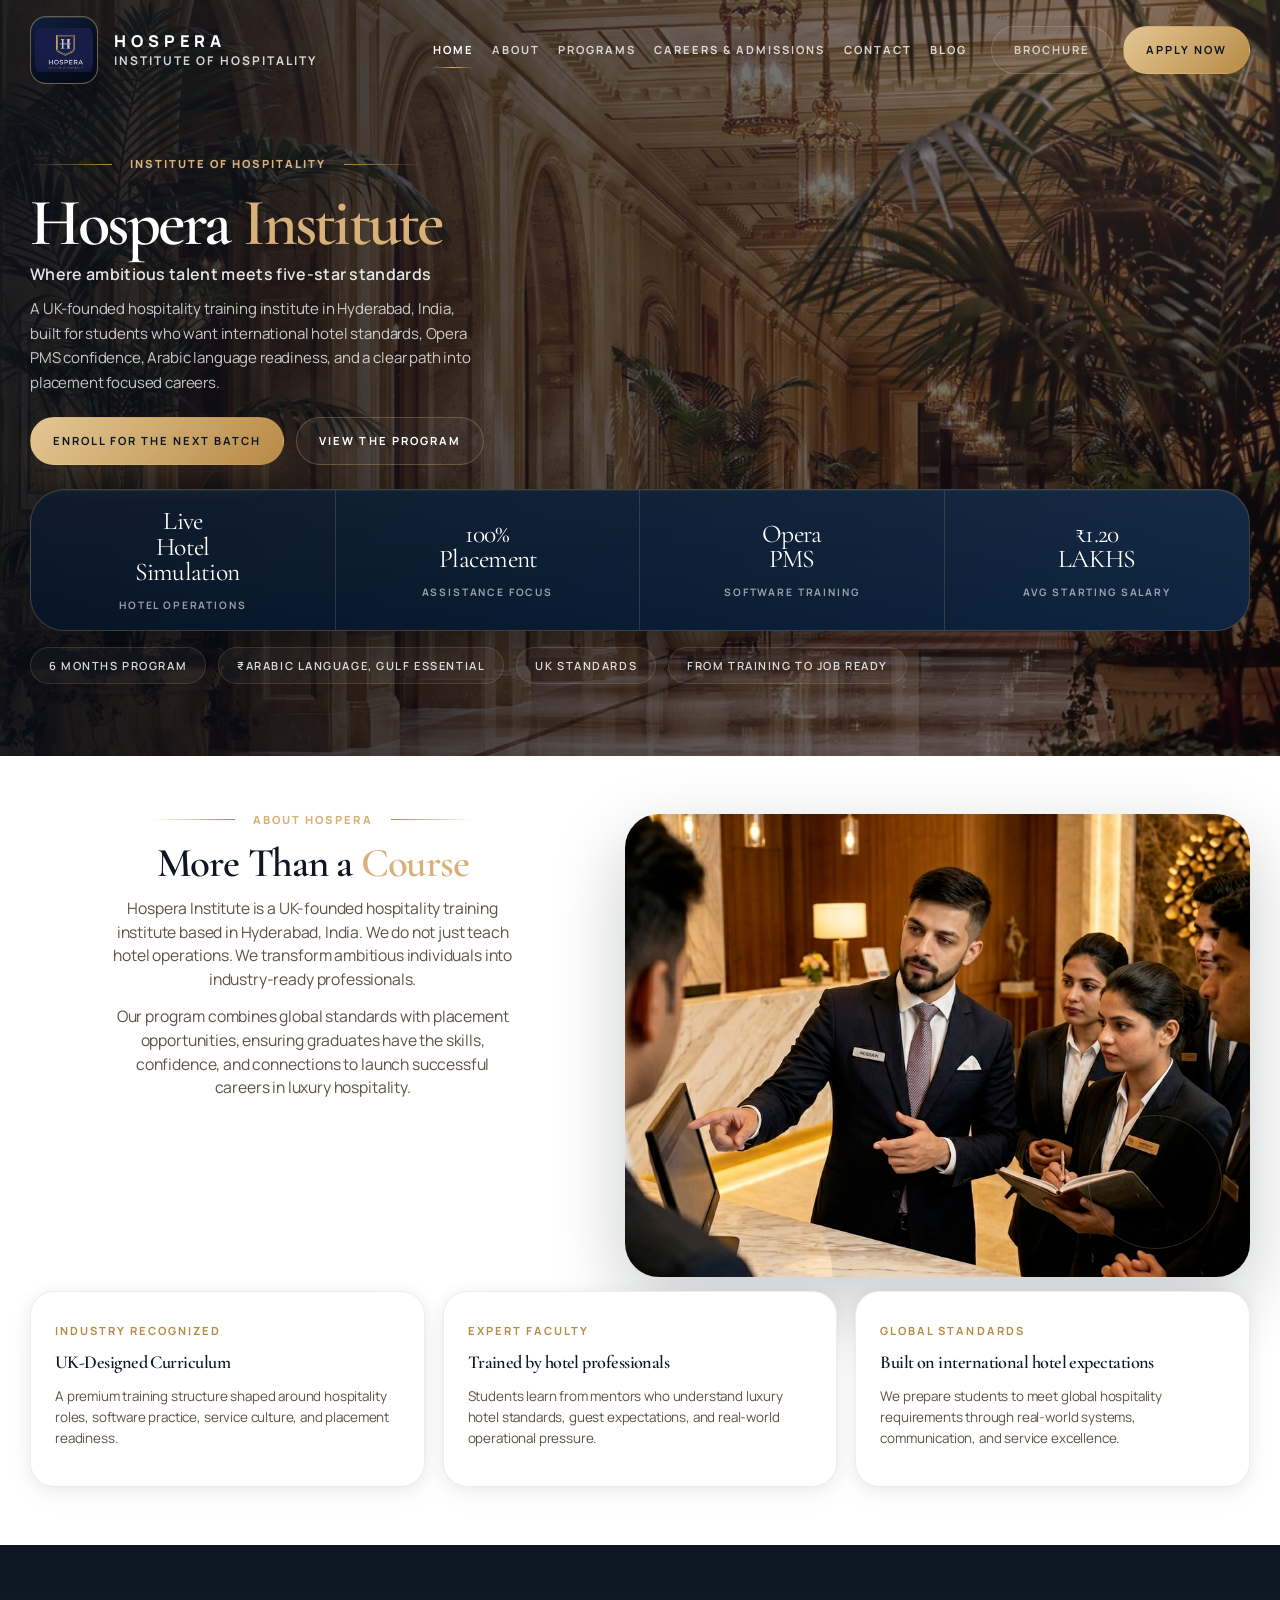
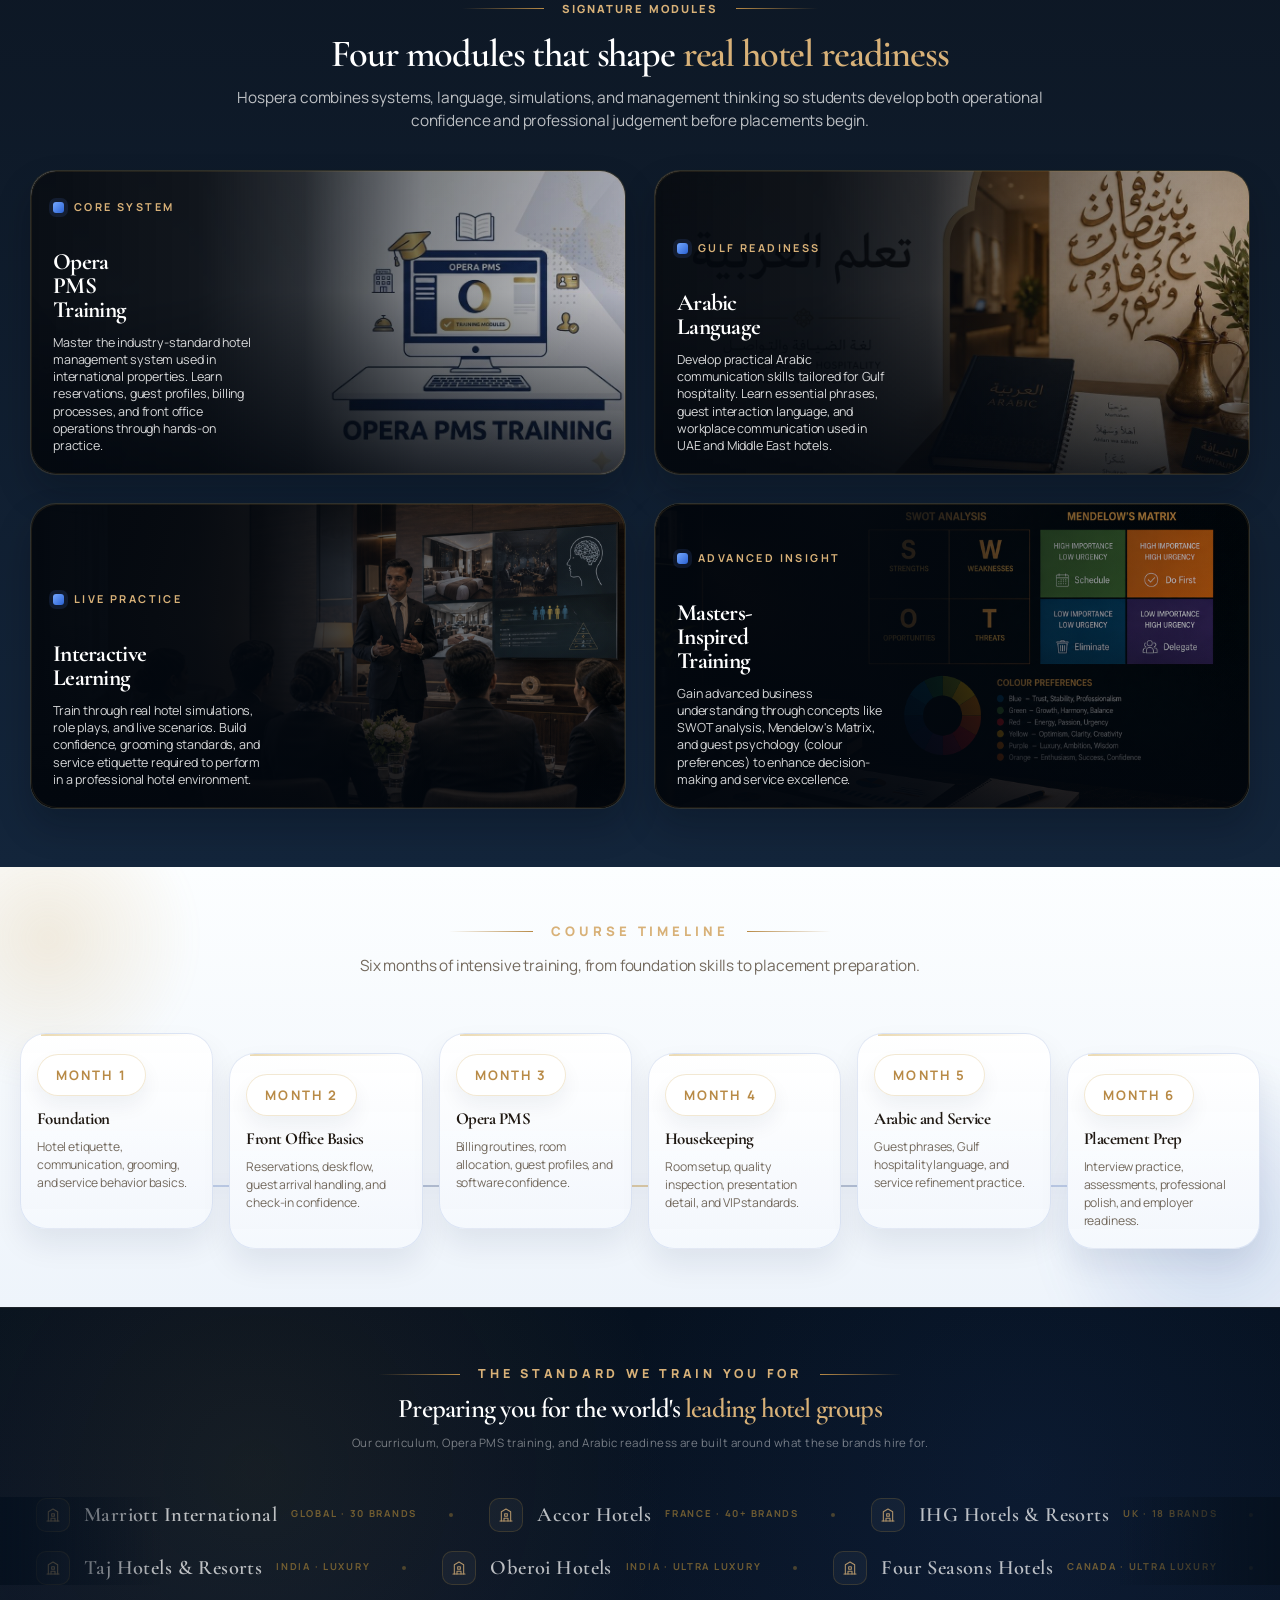
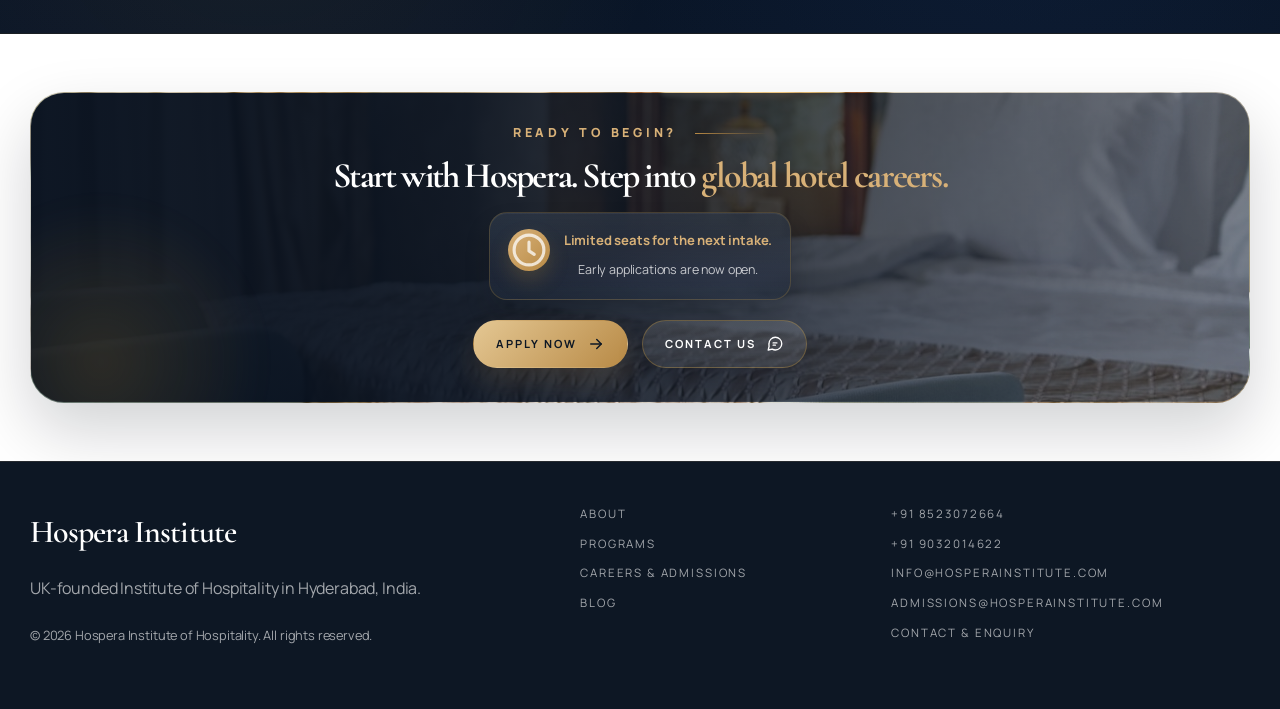
==== commit 776ae9de: "Add files via upload" ====
--- a/index.html
+++ b/index.html
@@ -1472,21 +1472,72 @@
       }
 
       .home-about .split-grid {
+        grid-template-columns: 1fr;
         gap: 26px;
+      }
+
+      .home-about .media-frame {
+        order: 1;
+        width: 100%;
+        min-height: 0;
+        aspect-ratio: 4 / 3;
+        border-radius: 26px;
+      }
+
+      .home-about-copy {
+        order: 2;
+      }
+
+      .home-about-copy .section-title,
+      .home-about-copy .section-intro,
+      .home-about-copy .serif-copy {
+        max-width: none;
       }
 
       .module-card::before {
         width: auto;
+      }
+
+      .module-card-grid {
+        gap: 24px;
+      }
+
+      .module-card {
+        aspect-ratio: auto;
+        min-height: 348px;
+        padding: 24px 22px;
+        justify-content: flex-start;
       }
 
       .module-card-tag,
       .module-card-title,
       .module-card-copy {
-        width: min(66%, 310px);
+        width: min(72%, 300px);
+      }
+
+      .module-card-tag {
+        margin-bottom: 12px;
+        font-size: 0.62rem;
+        letter-spacing: 0.16em;
+      }
+
+      .module-card-title {
+        max-width: 10ch;
+        font-size: clamp(1.42rem, 7.2vw, 2.05rem);
+        line-height: 1.03;
+        overflow-wrap: break-word;
+        hyphens: auto;
       }
 
       .module-card-copy {
-        max-width: 25ch;
+        max-width: 24ch;
+        margin-top: 14px;
+        font-size: 0.84rem;
+        line-height: 1.42;
+      }
+
+      .module-card:nth-child(4) .module-card-title {
+        font-size: clamp(1.32rem, 6.8vw, 1.9rem);
       }
 
       .timeline-journey .section-title {
--- a/style.css
+++ b/style.css
@@ -2809,6 +2809,63 @@
   }
 }
 
+@media (max-width: 700px) {
+  .contact-grid {
+    grid-template-columns: 1fr !important;
+    gap: 18px;
+    align-items: start;
+  }
+
+  .contact-stack {
+    grid-template-columns: 1fr;
+    gap: 14px;
+  }
+
+  .contact-card,
+  .form-shell {
+    width: 100%;
+    padding: 18px;
+    border-radius: 18px;
+  }
+
+  .contact-card {
+    min-height: auto;
+  }
+
+  .contact-value {
+    font-size: 1.08rem;
+    line-height: 1.32;
+    overflow-wrap: anywhere;
+  }
+
+  .contact-copy {
+    margin-top: 10px;
+  }
+
+  .form-title {
+    font-size: clamp(1.85rem, 9vw, 2.45rem);
+    line-height: 1.05;
+  }
+
+  .form-grid {
+    grid-template-columns: 1fr;
+    gap: 14px;
+  }
+
+  .field input,
+  .field select,
+  .field textarea {
+    min-height: 48px;
+    padding: 13px 14px;
+    border-radius: 14px;
+    font-size: 16px;
+  }
+
+  .field textarea {
+    min-height: 118px;
+  }
+}
+
 .about-page #environment .about-compact-media {
   aspect-ratio: 3 / 4;
 }
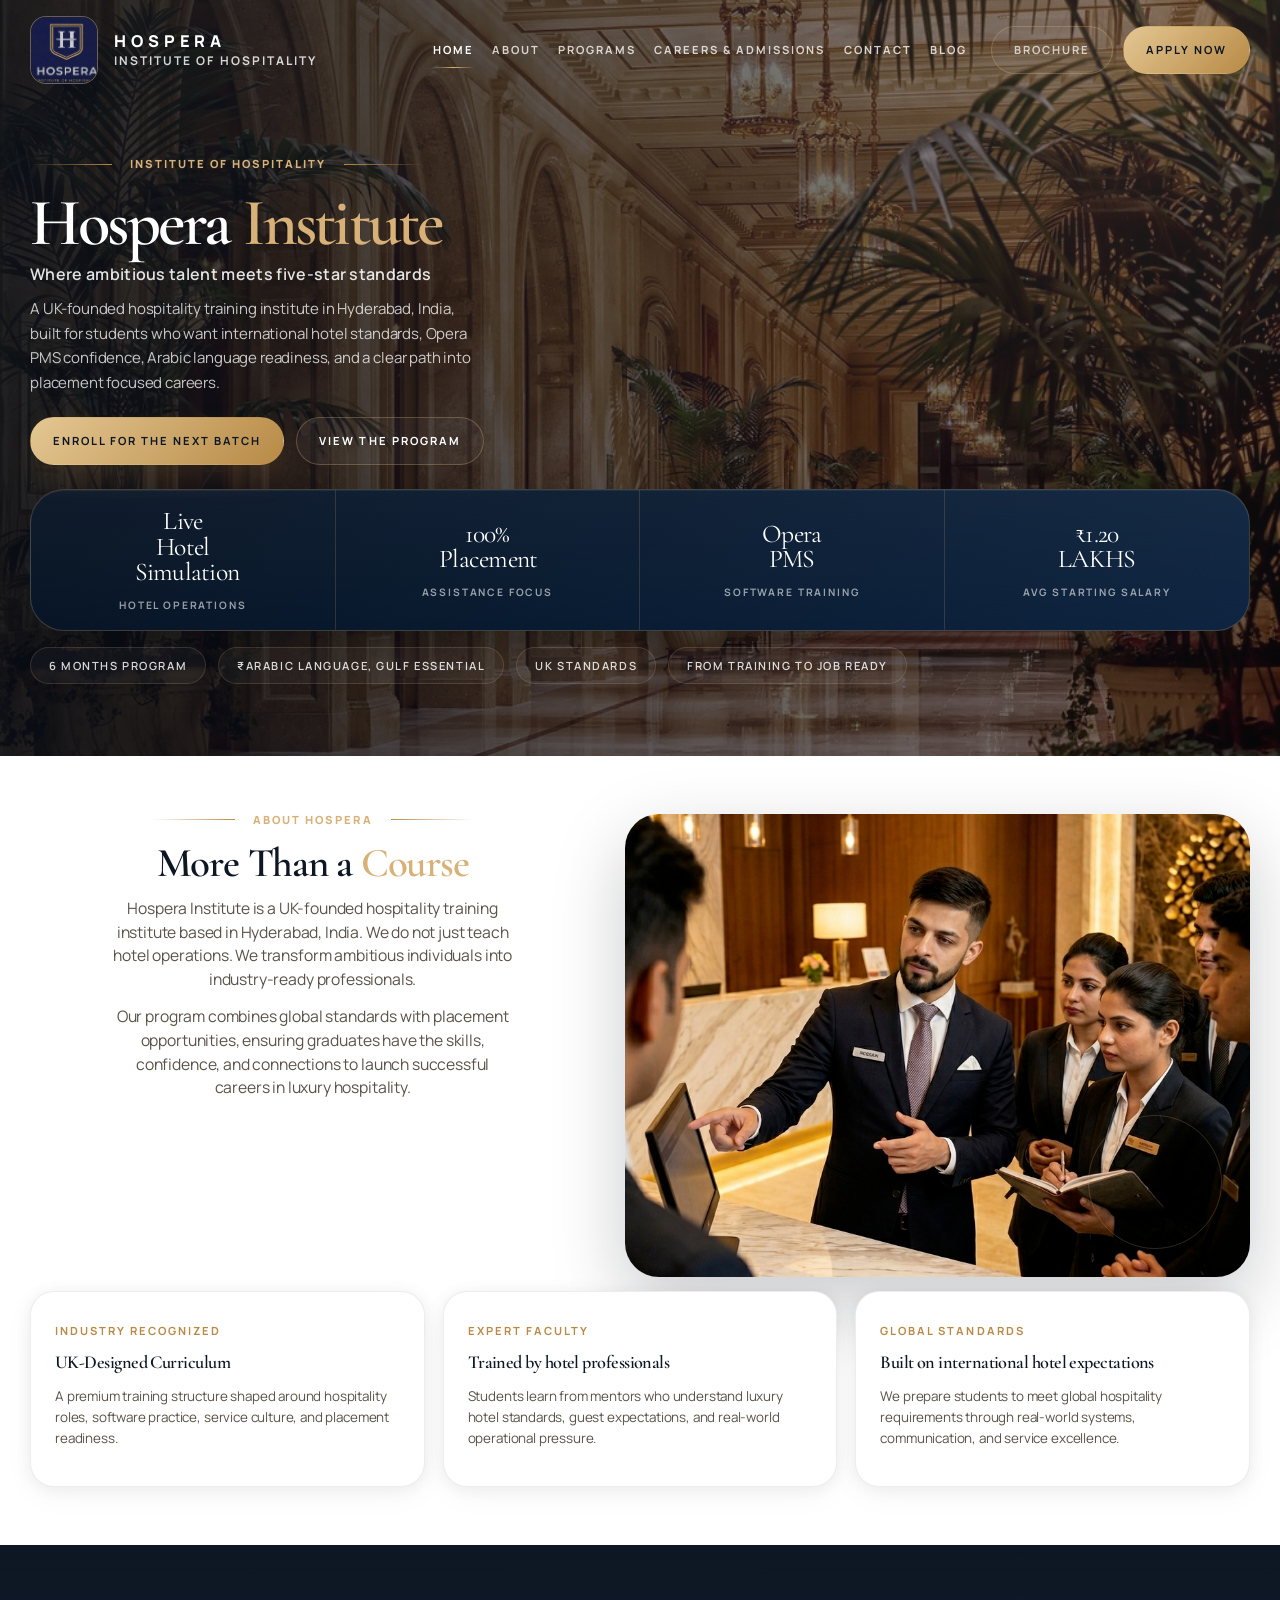
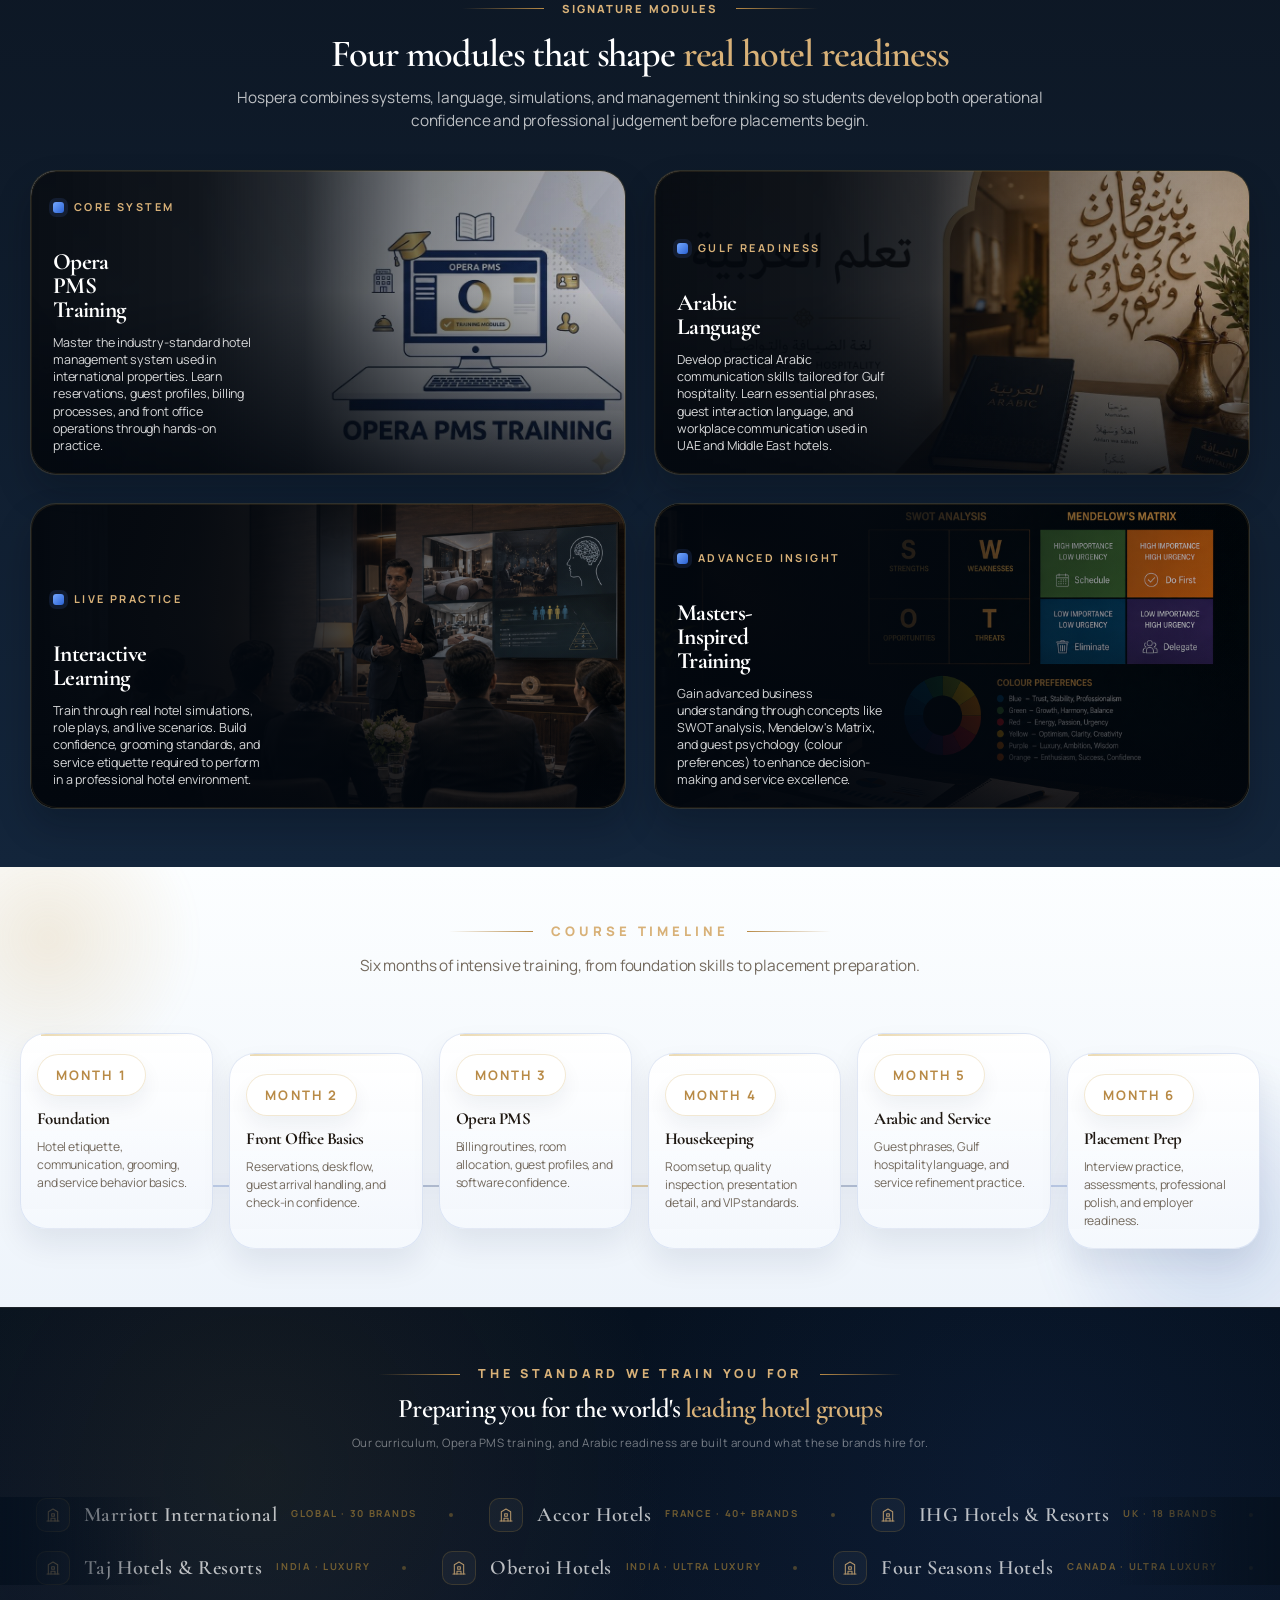
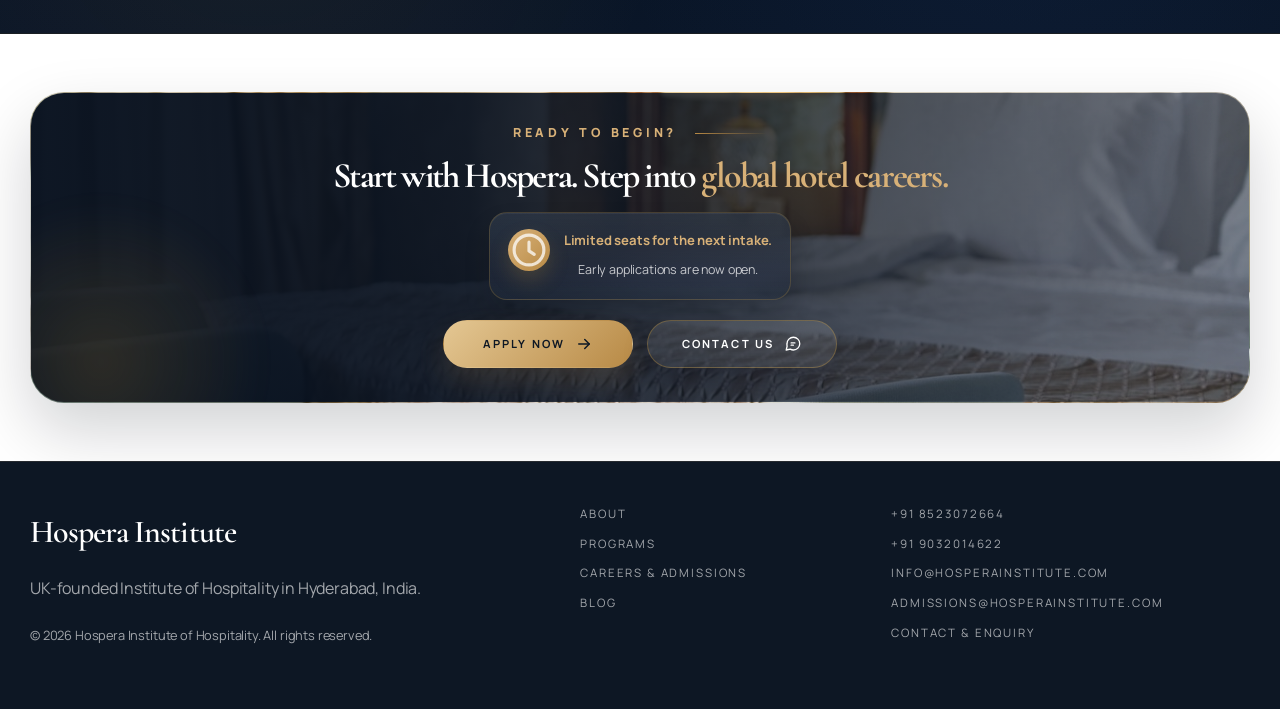
==== commit 06420ce7: "Add files via upload" ====
--- a/index.html
+++ b/index.html
@@ -665,13 +665,19 @@
       box-shadow: 0 10px 20px rgba(196, 150, 58, 0.22);
     }
 
-    .enroll-actions {
-      display: flex;
-      flex-wrap: wrap;
-      gap: 14px;
-      margin-top: 2px;
-      animation: journeyFadeUp 0.95s ease both;
-    }
+    .enroll-actions {
+      display: flex;
+      flex-wrap: wrap;
+      gap: 14px;
+      margin-top: 2px;
+      animation: journeyFadeUp 0.95s ease both;
+    }
+
+    .enroll-actions .btn {
+      flex: 0 1 190px;
+      justify-content: center;
+      white-space: nowrap;
+    }
 
     .btn-cta-dark {
       border-color: rgba(196, 150, 58, 0.34);
@@ -1551,6 +1557,41 @@
       .brands-kicker::before,
       .brands-kicker::after {
         width: 46px;
+      }
+
+      .enroll-actions {
+        display: grid;
+        grid-template-columns: repeat(2, minmax(0, 1fr));
+        width: 100%;
+      }
+
+      .enroll-actions .btn {
+        width: 100%;
+        min-width: 0;
+        padding-inline: 12px;
+      }
+    }
+
+    .enroll-actions {
+      display: grid;
+      grid-template-columns: repeat(2, minmax(170px, 190px));
+      width: fit-content;
+    }
+
+    .enroll-actions .btn {
+      width: 100%;
+      min-width: 0;
+      justify-content: center;
+    }
+
+    @media (max-width: 560px) {
+      .enroll-actions {
+        grid-template-columns: repeat(2, minmax(0, 1fr));
+        width: 100%;
+      }
+
+      .enroll-actions .btn {
+        padding-inline: 10px;
       }
     }
     </style>
--- a/style.css
+++ b/style.css
@@ -2882,3 +2882,16 @@
     min-height: 360px;
   }
 }
+
+/* Final logo crop */
+.brand-mark {
+  overflow: hidden;
+}
+
+.brand-mark img {
+  width: 116% !important;
+  height: 116% !important;
+  max-width: none;
+  object-fit: cover !important;
+  object-position: center;
+}
